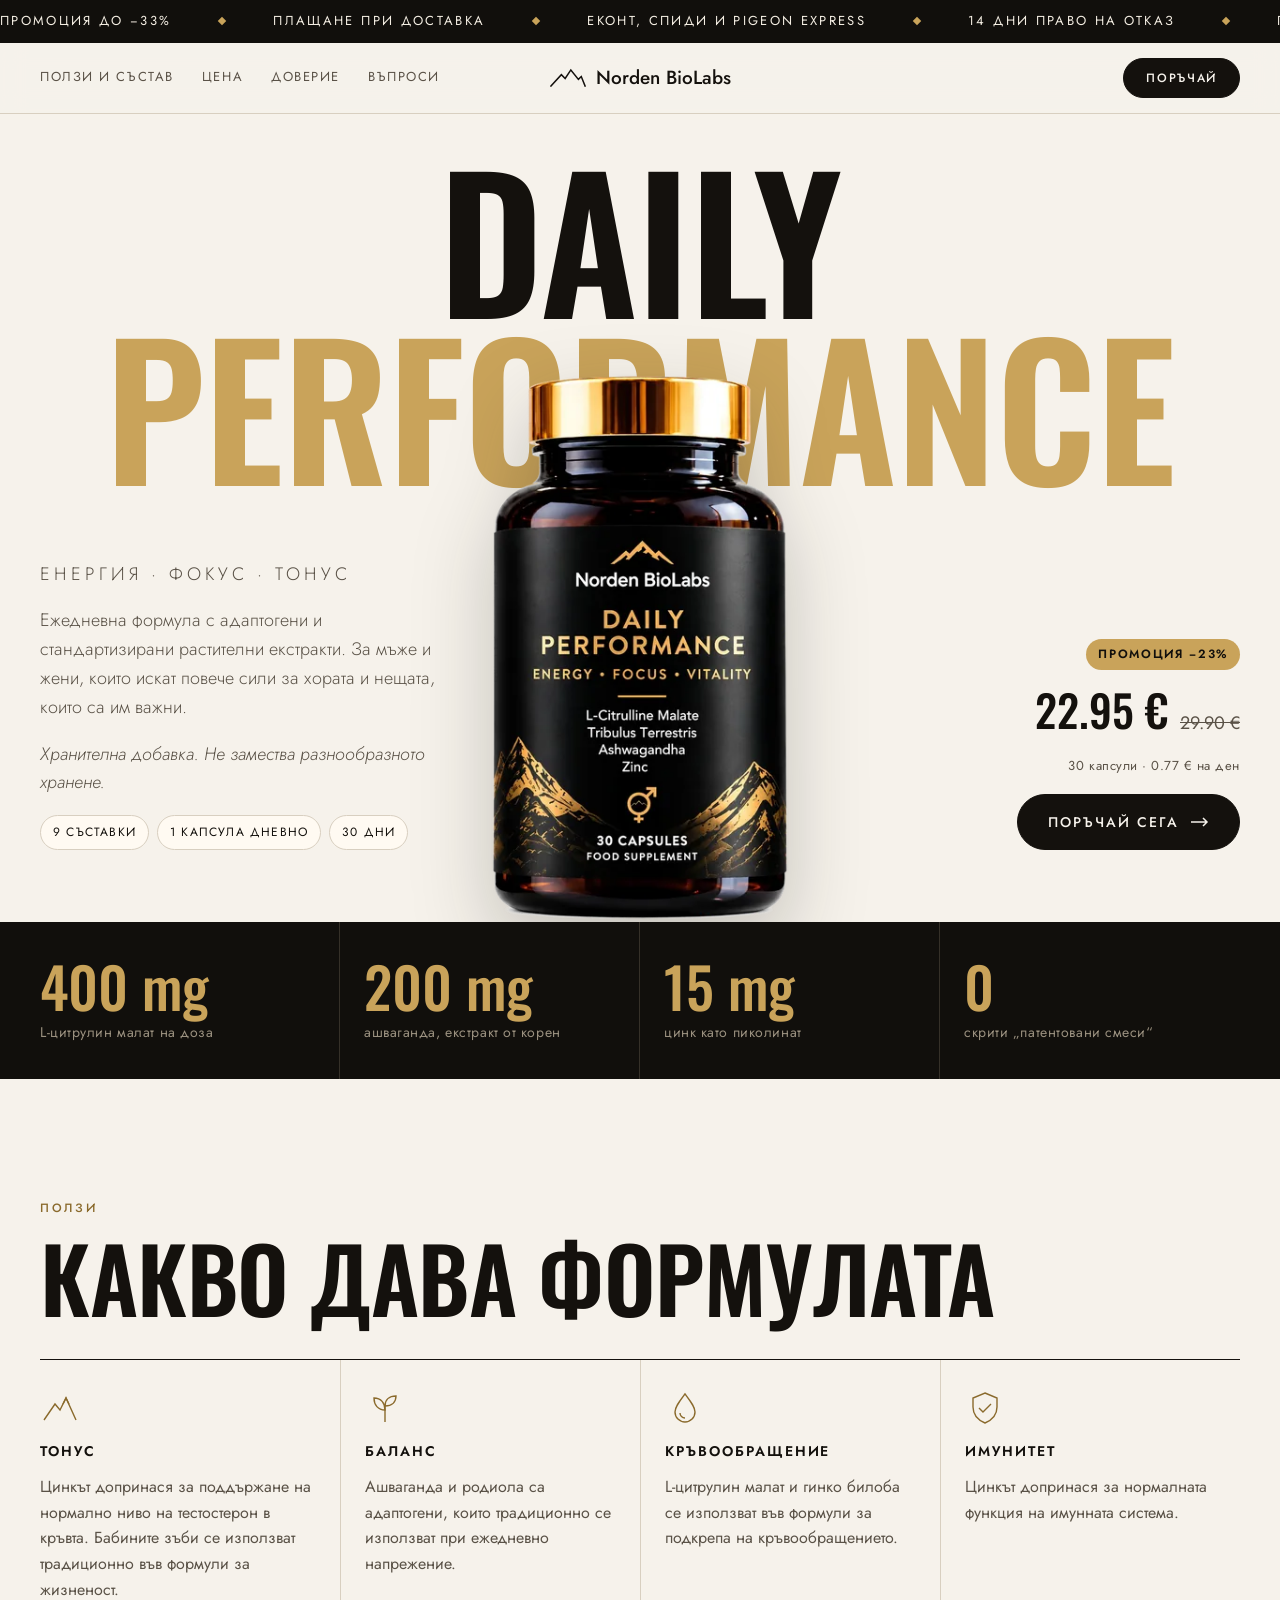
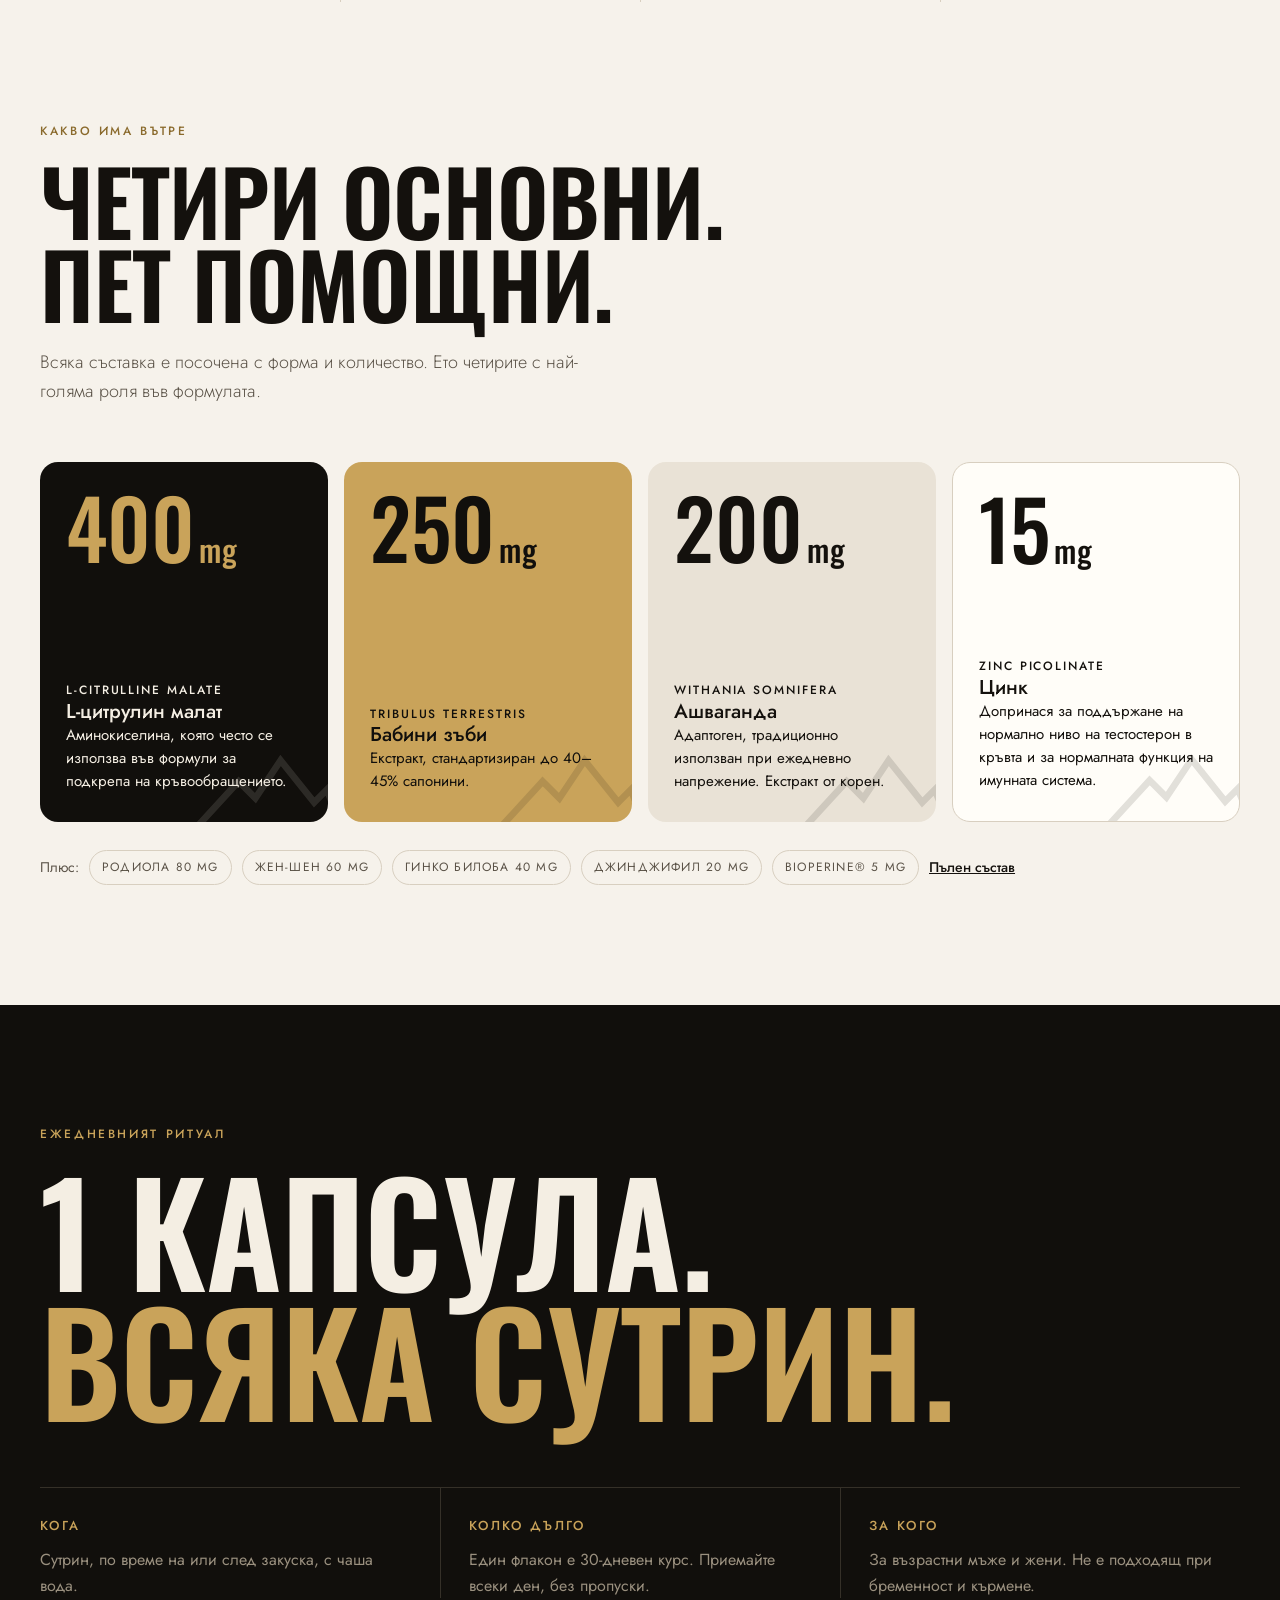
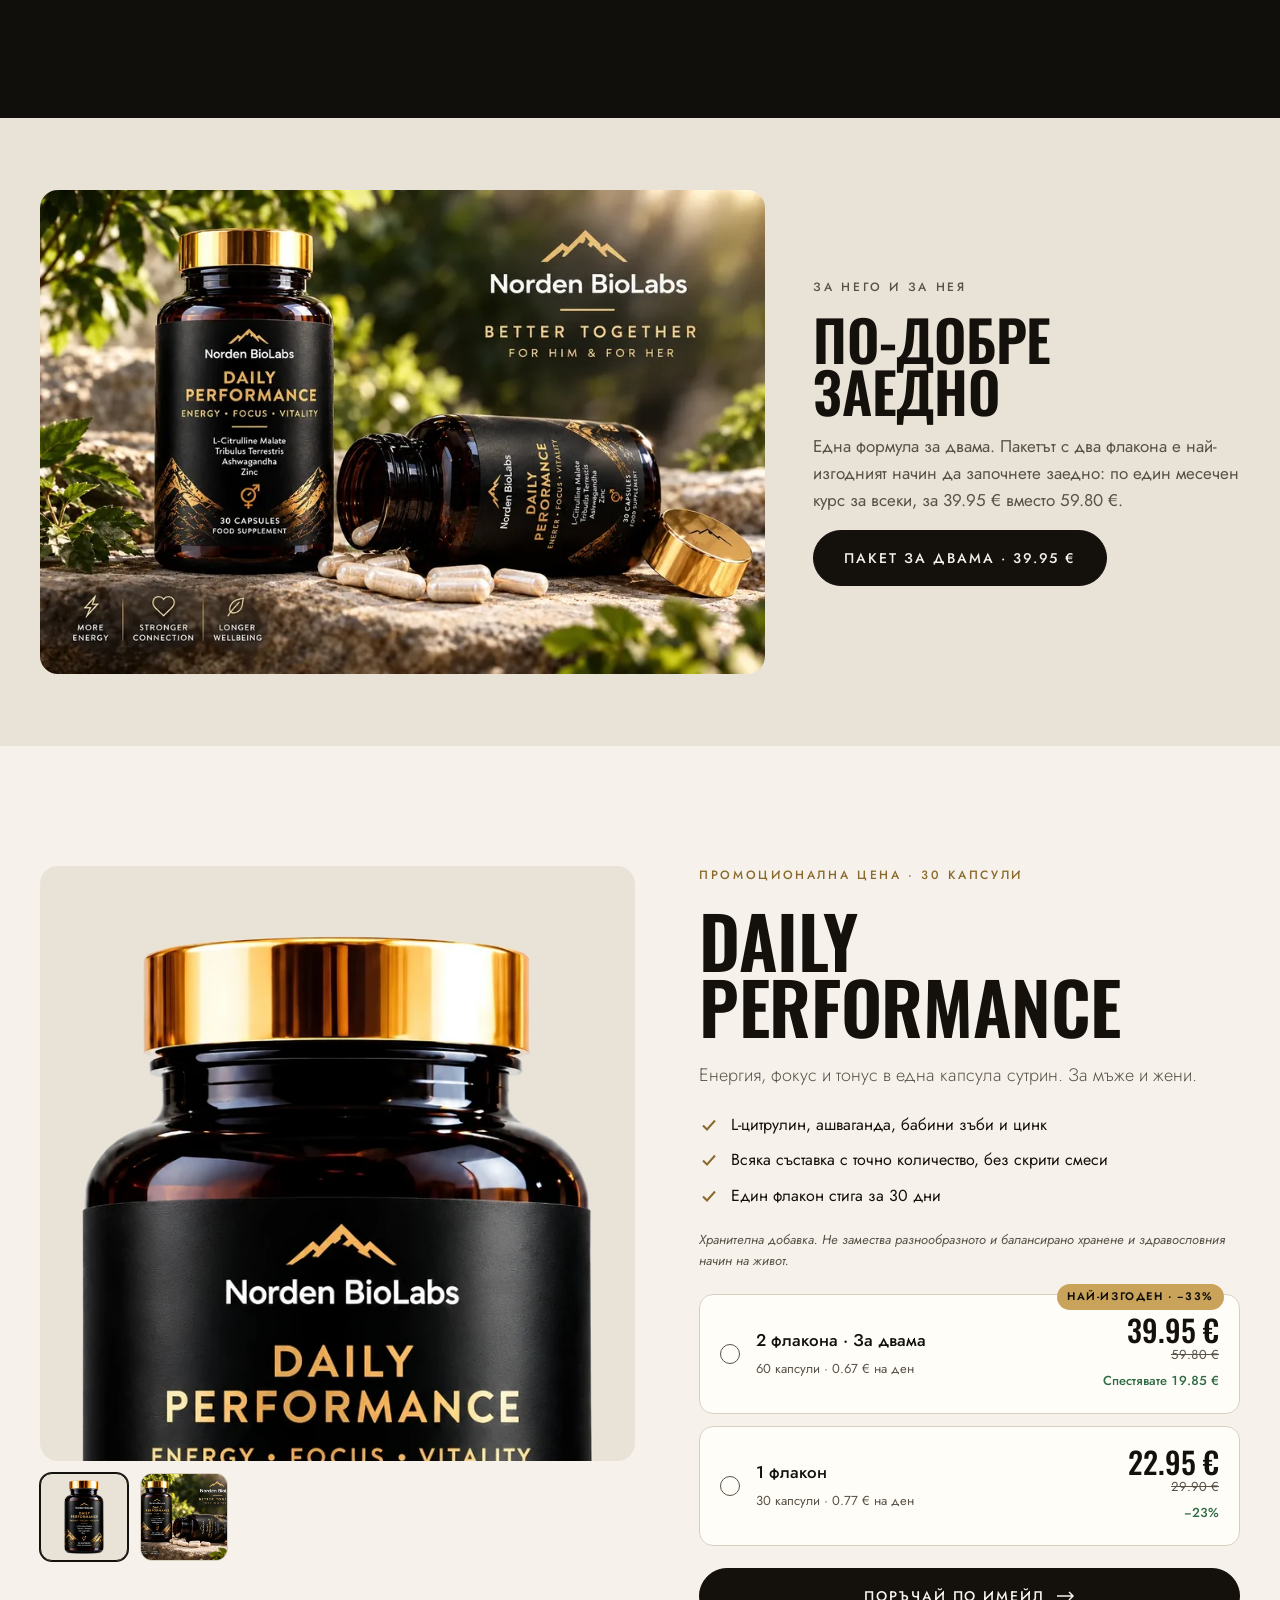
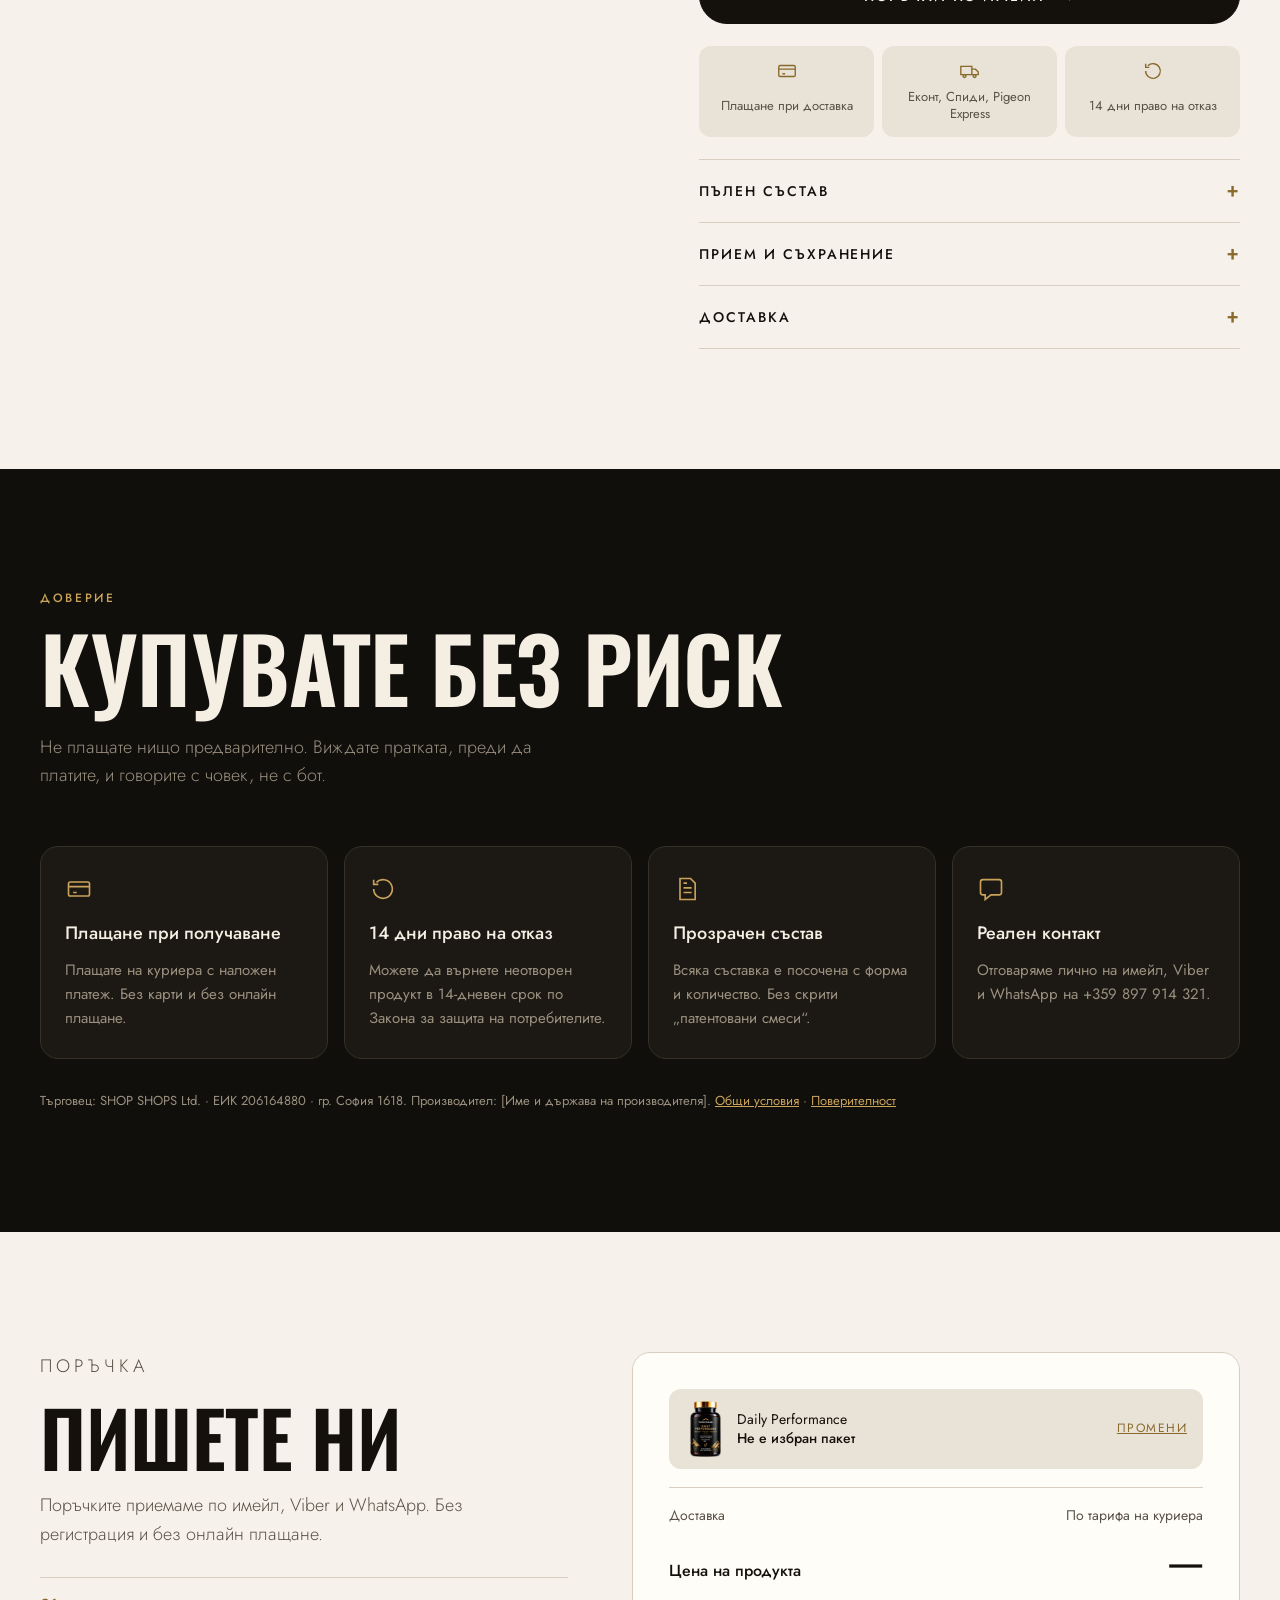
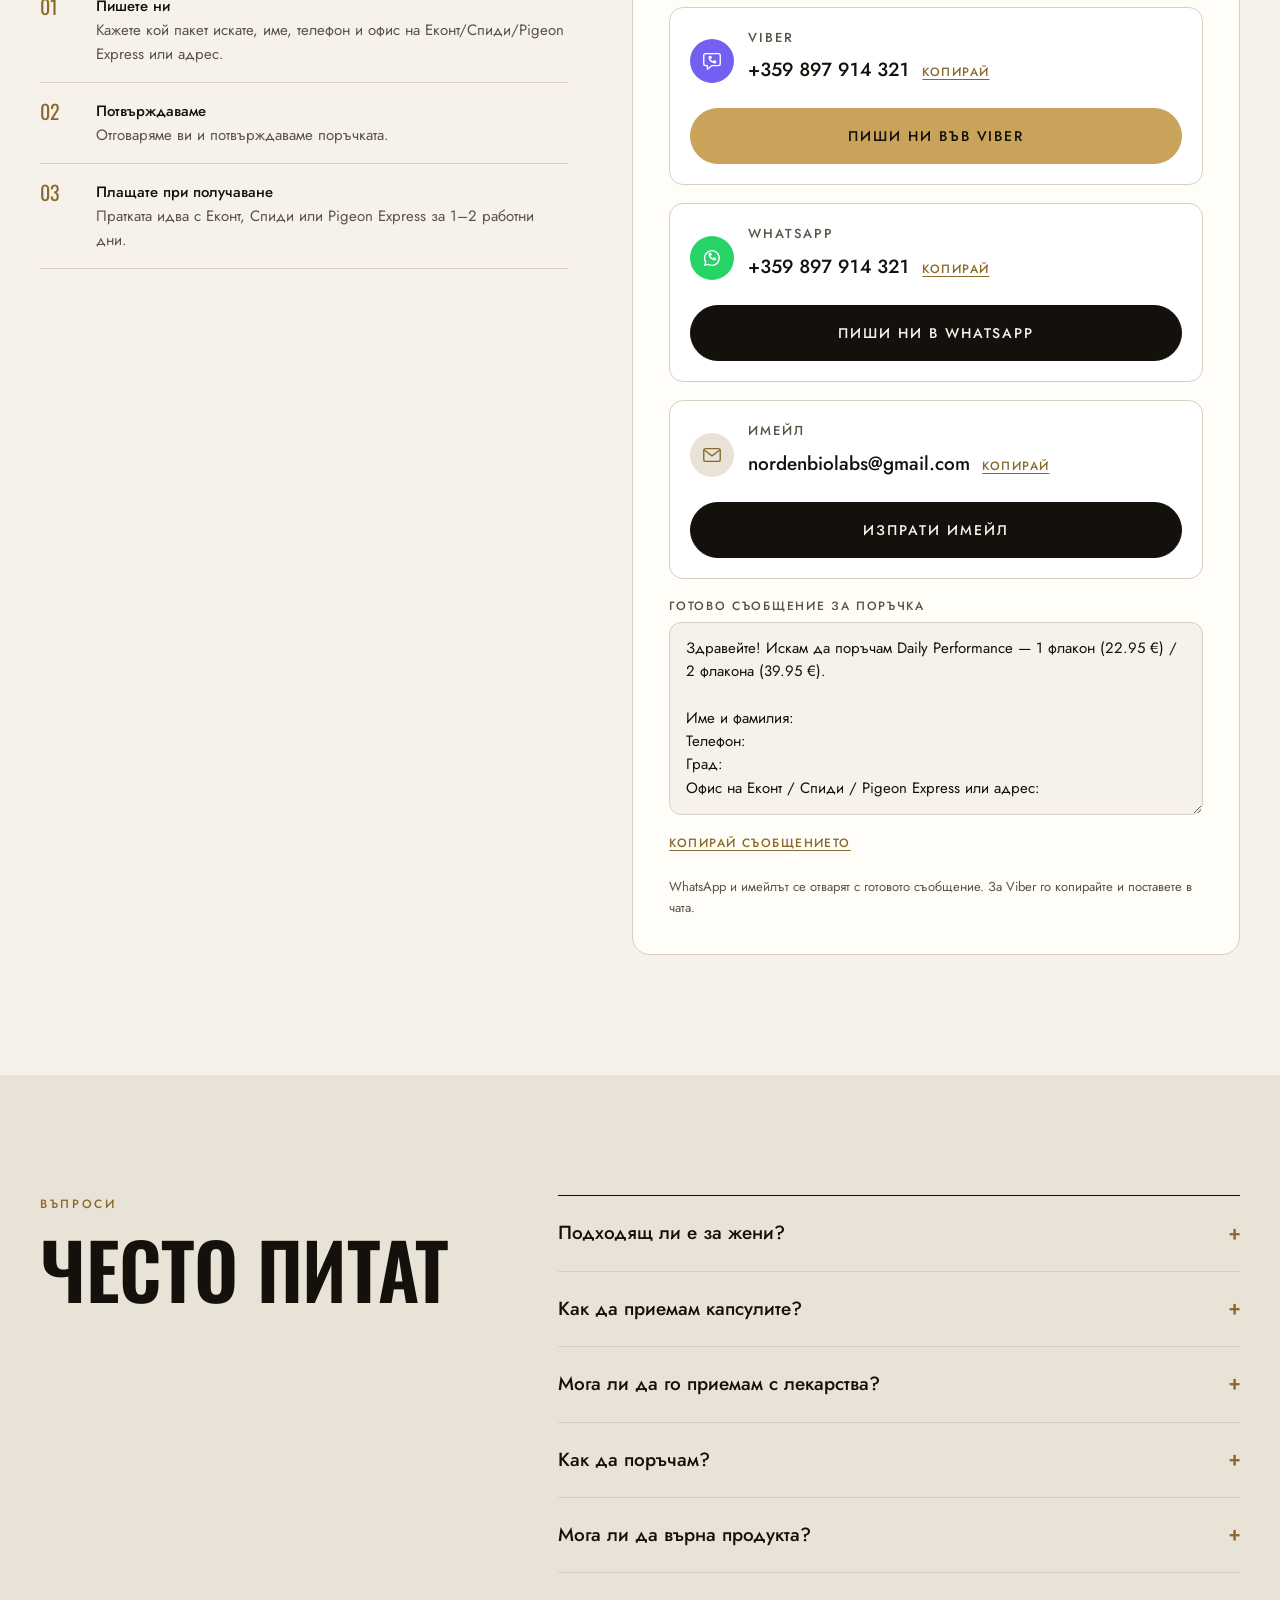
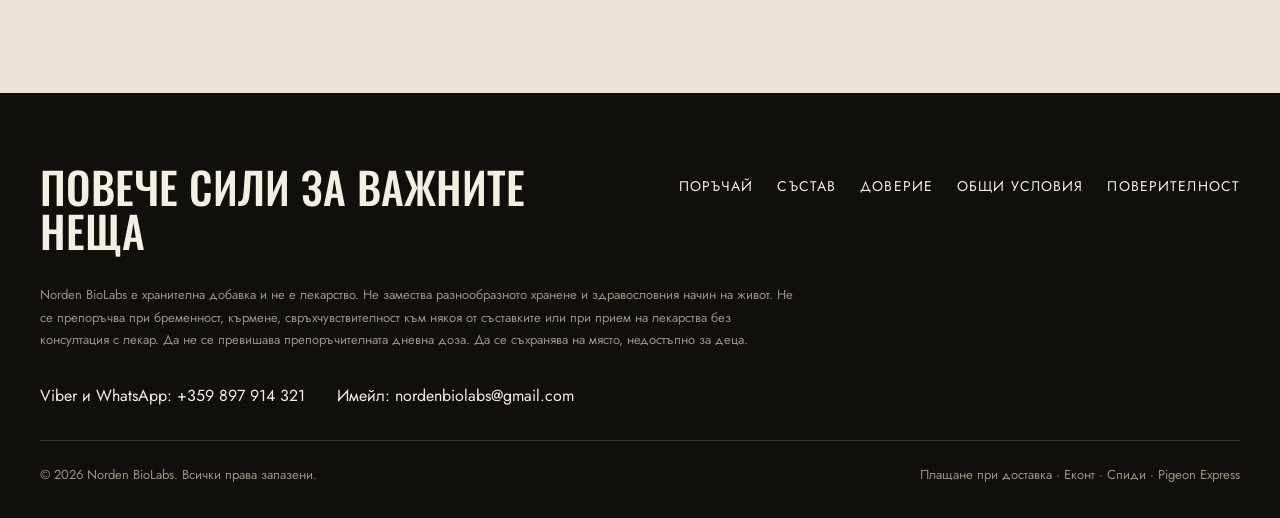
==== index.html @ 6468924d "New product and banner photos; banner shown whole beside the bundle card Co-Authored-By: Claude Opus" ====
<!DOCTYPE html>
<html lang="bg">
<head>
<meta charset="UTF-8">
<meta name="viewport" content="width=device-width, initial-scale=1, viewport-fit=cover">
<title>Daily Performance | Norden BioLabs — хранителна добавка за енергия и тонус</title>
<meta name="description" content="Daily Performance от Norden BioLabs — хранителна добавка с L-цитрулин, ашваганда, бабини зъби и цинк. Прозрачен състав, плащане при доставка.">
<link rel="canonical" href="https://nordenbiolabs-blip.github.io/nordenbiolabs/">
<meta name="robots" content="index, follow">
<meta name="theme-color" content="#14110d">
<link rel="icon" href="favicon.ico" sizes="48x48">
<link rel="icon" href="icon-192.png" type="image/png" sizes="192x192">
<link rel="apple-touch-icon" href="apple-touch-icon.png">
<link rel="manifest" href="site.webmanifest">
<meta property="og:type" content="product">
<meta property="og:site_name" content="Norden BioLabs">
<meta property="og:locale" content="bg_BG">
<meta property="og:title" content="Daily Performance — Norden BioLabs">
<meta property="og:description" content="Хранителна добавка с L-цитрулин, ашваганда, бабини зъби и цинк. 30 капсули за 22.95 €, плащане при получаване. Не замества разнообразното хранене.">
<meta property="og:url" content="https://nordenbiolabs-blip.github.io/nordenbiolabs/">
<meta property="og:image" content="https://nordenbiolabs-blip.github.io/nordenbiolabs/images/og-image.jpg">
<meta property="og:image:width" content="1200">
<meta property="og:image:height" content="630">
<meta name="twitter:card" content="summary_large_image">
<script type="application/ld+json">
{"@context":"https://schema.org","@type":"Product","name":"Daily Performance","brand":{"@type":"Brand","name":"Norden BioLabs"},
"description":"Хранителна добавка с L-цитрулин малат, бабини зъби, ашваганда и цинк. 30 капсули, по 1 капсула дневно.",
"image":"https://nordenbiolabs-blip.github.io/nordenbiolabs/images/bottle.webp",
"offers":[{"@type":"Offer","name":"1 флакон, 30 капсули","price":"22.95","priceCurrency":"EUR","availability":"https://schema.org/InStock","url":"https://nordenbiolabs-blip.github.io/nordenbiolabs/#produkt"},
{"@type":"Offer","name":"2 флакона, 60 капсули","price":"39.95","priceCurrency":"EUR","availability":"https://schema.org/InStock","url":"https://nordenbiolabs-blip.github.io/nordenbiolabs/#produkt"}]}
</script>
<!-- ИЗМЕРВАНЕ: тук сложи Google Analytics 4 и/или Meta Pixel — само след банер за съгласие с бисквитки. -->
<link rel="preconnect" href="https://fonts.googleapis.com">
<link rel="preconnect" href="https://fonts.gstatic.com" crossorigin>
<link rel="preload" as="image" href="images/bottle-480.webp" imagesrcset="images/bottle-320.webp 320w, images/bottle-480.webp 480w, images/bottle.webp 581w" imagesizes="(max-width: 900px) 70vw, 300px" fetchpriority="high">
<link href="https://fonts.googleapis.com/css2?family=Oswald:wght@500;600&family=Jost:wght@300;400;500;600&display=swap" rel="stylesheet" media="print" onload="this.media='all'">
<noscript><link href="https://fonts.googleapis.com/css2?family=Oswald:wght@500;600&family=Jost:wght@300;400;500;600&display=swap" rel="stylesheet"></noscript>
<!-- ТУК ПОСТАВИ META PIXEL КОДА (след банер за съгласие с бисквитки) -->
<style>
  /* Layout: магазинна страница с огромна типография — черно, злато и камък като етикета; плочки за съставките, продукт вляво/избор вдясно. */
  :root {
    --ink: #14110d;
    --ink-soft: #5a5247;
    --paper: #f6f2eb;
    --stone: #e9e2d6;
    --line: #d8cfc0;
    --gold: #c9a35a;
    --gold-deep: #8a6a2c;
    --night: #110f0c;
    --night-2: #1c1914;
    --night-line: #353028;
    --cream: #f4eee3;
    --muted-night: #9a907f;
    --ok: #2f6b45;
    --err: #9b3426;
    --display: "Oswald", "Arial Narrow", "Roboto Condensed", Impact, sans-serif;
    --sans: "Jost", "Futura", "Century Gothic", "Segoe UI", system-ui, sans-serif;
    --wrap: 1240px;
    --r: 18px;
    color-scheme: light;
  }
  * { box-sizing: border-box; }
  html { scroll-behavior: smooth; }
  body { margin: 0; background: var(--paper); color: var(--ink); font-family: var(--sans); font-size: 17px; line-height: 1.6; -webkit-font-smoothing: antialiased; overflow-x: hidden; }
  img { max-width: 100%; height: auto; display: block; }
  a { color: inherit; }
  :focus-visible { outline: 2px solid var(--gold); outline-offset: 3px; }
  h1, h2, h3, p { margin: 0; }
  h1, h2 { font-family: var(--display); font-weight: 600; text-transform: uppercase; line-height: .92; letter-spacing: -.005em; text-wrap: balance; }
  h2 { font-size: clamp(44px, 7vw, 104px); }
  .wrap { max-width: var(--wrap); margin: 0 auto; padding-left: max(20px, env(safe-area-inset-left, 0px)); padding-right: max(20px, env(safe-area-inset-right, 0px)); }
  .eyebrow { font-size: 12px; font-weight: 500; letter-spacing: .22em; text-transform: uppercase; color: var(--gold-deep); }
  .on-dark .eyebrow { color: var(--gold); }

  .btn { display: inline-flex; align-items: center; justify-content: center; gap: 12px; font: 500 14px/1 var(--sans); letter-spacing: .14em; text-transform: uppercase; text-decoration: none; padding: 20px 30px; border-radius: 999px; border: 1px solid var(--ink); cursor: pointer; transition: background .2s, color .2s, transform .2s; }
  .btn:hover { transform: translateY(-1px); }
  .btn-dark { background: var(--ink); color: var(--paper); }
  .btn-gold { background: var(--gold); border-color: var(--gold); color: var(--night); }
  .btn-gold:hover { background: #d6b26c; }
  .btn .arrow { width: 18px; height: 10px; }

  /* Ticker */
  .ticker { background: var(--night); color: var(--cream); overflow: hidden; white-space: nowrap; font-size: 13px; letter-spacing: .18em; text-transform: uppercase; }
  .ticker-track { display: inline-flex; gap: 48px; padding-block: 11px; animation: tick 38s linear infinite; }
  .ticker span { display: inline-flex; align-items: center; gap: 48px; }
  .ticker span::after { content: ""; width: 6px; height: 6px; background: var(--gold); transform: rotate(45deg); }
  @keyframes tick { to { transform: translateX(-50%); } }

  /* Header */
  body::before { content: ""; position: fixed; inset: 0 0 auto; height: env(safe-area-inset-top, 0px); z-index: 60; background: var(--paper); }
  .site-header { position: sticky; top: env(safe-area-inset-top, 0px); z-index: 50; background: color-mix(in srgb, var(--paper) 90%, transparent); backdrop-filter: blur(12px); border-bottom: 1px solid var(--line); }
  .site-header .wrap { display: grid; grid-template-columns: 1fr auto 1fr; align-items: center; height: 70px; gap: 20px; }
  .nav { display: flex; gap: 28px; }
  .nav a { font-size: 13px; letter-spacing: .12em; text-transform: uppercase; text-decoration: none; color: var(--ink-soft); }
  .nav a:hover { color: var(--ink); }
  .logo { display: flex; align-items: center; gap: 10px; text-decoration: none; color: var(--ink); justify-self: center; }
  .logo svg { width: 36px; height: 19px; flex: none; }
  .logo span { font-size: 19px; font-weight: 500; }
  .header-cta { justify-self: end; padding: 13px 22px; font-size: 12px; }
  @media (max-width: 820px) {
    .site-header .wrap { grid-template-columns: 1fr auto; }
    .nav { display: none; }
    .logo { justify-self: start; }
  }

  /* Hero */
  .hero { position: relative; padding-block: 40px 0; overflow: hidden; }
  .hero h1 { font-size: clamp(44px, 14.2vw, 228px); text-align: center; color: var(--ink); position: relative; z-index: 1; }
  .hero h1 .gold { color: var(--gold); display: block; }
  .hero-stage { position: relative; display: grid; grid-template-columns: 1fr minmax(220px, 300px) 1fr; align-items: end; gap: 32px; margin-top: clamp(-150px, -9vw, -40px); }
  .hero-bottle { position: relative; z-index: 2; }
  .hero-bottle img { filter: drop-shadow(0 30px 40px rgba(20, 17, 13, .22)); }
  .hero-bottle img { width: 100%; }
  .hero-side { padding-bottom: 72px; display: grid; gap: 18px; align-content: end; min-width: 0; }
  .hero-side p { font-size: 18px; color: var(--ink-soft); max-width: 22em; font-weight: 300; }
  .hero-side.right { justify-items: end; text-align: right; }
  .price-tag { display: flex; align-items: baseline; gap: 12px; }
  .promo { background: var(--gold); color: var(--night); font-size: 12px; font-weight: 600; letter-spacing: .14em; text-transform: uppercase; padding: 6px 12px; border-radius: 999px; }
  .price-tag s { color: var(--ink-soft); font-size: 18px; }
  .price-tag b { font-family: var(--display); font-size: 44px; font-weight: 500; line-height: 1; }

  .hero-side small { font-size: 13px; color: var(--ink-soft); letter-spacing: .04em; }
  .disclaimer { font-size: 13px; color: var(--ink-soft); font-style: italic; }
  .chips { display: flex; flex-wrap: wrap; gap: 8px; }
  .chip { font-size: 12px; letter-spacing: .1em; text-transform: uppercase; border: 1px solid var(--line); border-radius: 999px; padding: 7px 12px; background: #fffaf2; }
  @media (max-width: 900px) {
    .hero-stage { grid-template-columns: 1fr; justify-items: center; margin-top: -24px; gap: 0; }
    .hero-bottle { width: min(300px, 70vw); order: -1; }
    .hero-side, .hero-side.right { justify-items: center; text-align: center; padding-bottom: 0; padding-top: 24px; }
    .hero-side.right { padding-bottom: 56px; }
    .chips { justify-content: center; }
  }

  /* Big statement band */
  .facts { background: var(--night); color: var(--cream); }
  .facts .wrap { display: grid; grid-template-columns: repeat(4, 1fr); }
  .fact { padding: 36px 24px 36px 0; display: grid; gap: 6px; border-right: 1px solid var(--night-line); }
  .fact + .fact { padding-left: 24px; }
  .fact:last-child { border-right: 0; }
  .fact b { white-space: nowrap; font-family: var(--display); font-size: clamp(34px, 4.4vw, 60px); font-weight: 500; line-height: 1; color: var(--gold); font-variant-numeric: tabular-nums; }
  .fact span { font-size: 14px; color: var(--muted-night); letter-spacing: .04em; }
  @media (max-width: 820px) {
    .facts .wrap { grid-template-columns: 1fr 1fr; }
    .fact, .fact + .fact { padding: 26px 16px; border-right: 0; border-bottom: 1px solid var(--night-line); }
    .fact:nth-child(odd) { border-right: 1px solid var(--night-line); padding-left: 0; }
    .fact:nth-last-child(-n+2) { border-bottom: 0; }
  }

  .section { padding-block: 120px; }
  @media (max-width: 640px) { .section { padding-block: 80px; } }
  .head-row { display: flex; flex-wrap: wrap; justify-content: space-between; align-items: end; gap: 24px 48px; margin-bottom: 56px; }
  .head-row > div { display: grid; gap: 18px; }
  .head-row p.lead { max-width: 30em; color: var(--ink-soft); font-size: 18px; font-weight: 300; }

  /* Ingredient tiles */
  .tiles { display: grid; grid-template-columns: repeat(4, 1fr); gap: 16px; }
  .tile { border-radius: var(--r); padding: 28px 26px; min-height: 360px; display: flex; flex-direction: column; justify-content: space-between; gap: 28px; position: relative; overflow: hidden; transition: transform .3s; }
  .tile:hover { transform: translateY(-4px); }
  .tile .mg { font-family: var(--display); font-size: clamp(64px, 6.4vw, 92px); line-height: .9; font-weight: 500; font-variant-numeric: tabular-nums; }
  .tile .mg small { font-size: .38em; margin-left: 4px; letter-spacing: .04em; }
  .tile h3 { font-size: 20px; font-weight: 500; line-height: 1.2; }
  .tile p { font-size: 15px; line-height: 1.55; }
  .tile .latin { font-size: 12px; letter-spacing: .16em; text-transform: uppercase; font-weight: 500; }
  .tile.t-night { background: var(--night); color: var(--cream); }
  .tile.t-night .mg { color: var(--gold); }
  .tile.t-gold { background: var(--gold); color: var(--night); }
  .tile.t-stone { background: var(--stone); color: var(--ink); }
  .tile.t-white { background: #fffdf8; color: var(--ink); border: 1px solid var(--line); }
  .tile .peak { position: absolute; right: -20px; bottom: -14px; width: 160px; height: 84px; opacity: .12; }
  @media (max-width: 1000px) { .tiles { grid-template-columns: 1fr 1fr; } }
  @media (max-width: 560px) { .tiles { grid-template-columns: 1fr; } .tile { min-height: 0; } }
  .more-ing { margin-top: 28px; display: flex; flex-wrap: wrap; gap: 10px; align-items: center; font-size: 14px; color: var(--ink-soft); }
  .more-ing .chip { background: transparent; }
  .more-ing a { font-weight: 500; color: var(--ink); }

  /* Full-bleed together */
  .together { background: var(--stone); padding-block: 72px; }
  .together .wrap { display: grid; grid-template-columns: 1.7fr 1fr; gap: 48px; align-items: center; }
  .together figure { margin: 0; border-radius: var(--r); overflow: hidden; min-width: 0; }
  .together img { width: 100%; height: auto; }
  .together-card { display: grid; gap: 16px; min-width: 0; }
  .together-card h2 { font-size: clamp(40px, 4.4vw, 60px); }
  .together-card p { color: var(--ink-soft); }
  .together-card .btn { justify-self: start; }
  @media (max-width: 900px) { .together .wrap { grid-template-columns: 1fr; gap: 32px; } .together { padding-block: 0 56px; } .together figure { border-radius: 0; margin-inline: calc(-1 * max(20px, env(safe-area-inset-left, 0px))); } }

  /* Product detail (shop) */
  .pdp { display: grid; grid-template-columns: 1.1fr 1fr; gap: 64px; align-items: start; }
  .gallery { position: sticky; top: 96px; display: grid; gap: 12px; min-width: 0; }
  .gallery-main { background: var(--stone); border-radius: var(--r); aspect-ratio: 1 / 1; max-width: 100%; display: grid; place-items: center; overflow: hidden; }
  .gallery-main img { width: 100%; height: 100%; object-fit: cover; }
  .gallery-main img.is-bottle { object-fit: contain; height: 88%; }
  .thumbs { display: flex; gap: 12px; }
  .thumb { width: 88px; height: 88px; border-radius: 12px; overflow: hidden; border: 1px solid var(--line); padding: 0; background: var(--stone); cursor: pointer; }
  .thumb img { width: 100%; height: 100%; object-fit: cover; }
  .thumb.is-bottle img { object-fit: contain; padding: 6px; }
  .thumb[aria-pressed="true"] { border-color: var(--ink); box-shadow: 0 0 0 1px var(--ink); }
  @media (max-width: 900px) { .pdp { grid-template-columns: 1fr; gap: 36px; } .gallery { position: static; } }

  .buy { display: grid; gap: 22px; min-width: 0; }
  .buy h2 { font-size: clamp(48px, 5.6vw, 80px); }
  .buy .sub { color: var(--ink-soft); font-size: 18px; font-weight: 300; }
  .ticks { list-style: none; padding: 0; margin: 0; display: grid; gap: 10px; }
  .ticks li { display: flex; gap: 12px; align-items: flex-start; font-size: 16px; }
  .ticks svg { width: 20px; height: 20px; flex: none; margin-top: 3px; stroke: var(--gold-deep); fill: none; stroke-width: 2; }
  .packs { display: grid; gap: 12px; }
  .pick-hint { font-size: 14px; font-weight: 500; color: var(--err); margin-bottom: -10px; }
  #izbor { scroll-margin-top: 110px; }
  .pack { position: relative; display: block; cursor: pointer; }
  .pack input { position: absolute; opacity: 0; pointer-events: none; }
  .pack-body { display: grid; grid-template-columns: auto 1fr auto; gap: 16px; align-items: center; border: 1px solid var(--line); border-radius: 14px; padding: 20px; background: #fffdf8; transition: border-color .2s, box-shadow .2s; }
  .pack input:checked + .pack-body { border-color: var(--ink); box-shadow: 0 0 0 1px var(--ink); }
  .pack input:focus-visible + .pack-body { outline: 2px solid var(--gold); outline-offset: 3px; }
  .radio { width: 20px; height: 20px; border-radius: 50%; border: 1px solid var(--ink-soft); display: grid; place-items: center; }
  .pack input:checked + .pack-body .radio::after { content: ""; width: 10px; height: 10px; border-radius: 50%; background: var(--ink); }
  .pack-name { font-weight: 500; font-size: 17px; display: block; }
  .pack-sub { font-size: 13px; color: var(--ink-soft); }
  .pack-price { text-align: right; font-variant-numeric: tabular-nums; }
  .pack-price b { display: block; font-family: var(--display); font-size: 30px; font-weight: 500; line-height: 1; }
  .pack-price s { display: block; font-size: 13px; color: var(--ink-soft); }
  .pack-price .save { font-size: 13px; color: var(--ok); font-weight: 500; }
  .pack-price .per { font-size: 13px; color: var(--ink-soft); }
  .pack-flag { position: absolute; top: -10px; right: 16px; background: var(--gold); color: var(--night); font-size: 11px; font-weight: 600; letter-spacing: .14em; text-transform: uppercase; padding: 4px 10px; border-radius: 999px; }
  .buy .btn { width: 100%; }
  .assure { display: grid; grid-template-columns: repeat(3, 1fr); gap: 8px; }
  .assure div { background: var(--stone); border-radius: 12px; padding: 14px 12px; font-size: 13px; line-height: 1.35; display: grid; gap: 6px; justify-items: center; text-align: center; color: var(--ink-soft); }
  .assure svg { width: 22px; height: 22px; stroke: var(--gold-deep); fill: none; stroke-width: 1.5; }
  .acc { border-top: 1px solid var(--line); }
  .acc details { border-bottom: 1px solid var(--line); }
  .acc summary, .faq summary { list-style: none; cursor: pointer; display: flex; justify-content: space-between; align-items: center; gap: 20px; padding: 18px 0; font-weight: 500; }
  .acc summary { font-size: 14px; letter-spacing: .14em; text-transform: uppercase; }
  .acc summary::-webkit-details-marker, .faq summary::-webkit-details-marker { display: none; }
  .acc summary::after, .faq summary::after { content: "+"; font-family: var(--display); font-size: 26px; line-height: 1; color: var(--gold-deep); transition: transform .2s; }
  details[open] > summary::after { transform: rotate(45deg); }
  .acc .body { padding-bottom: 20px; color: var(--ink-soft); font-size: 15px; }
  .table-box { overflow-x: auto; }
  table { width: 100%; border-collapse: collapse; font-size: 15px; }
  th { text-align: left; font-weight: 500; font-size: 11px; letter-spacing: .16em; text-transform: uppercase; color: var(--ink-soft); padding: 0 0 10px; border-bottom: 1px solid var(--ink); }
  th:last-child, td:last-child { text-align: right; }
  td { padding: 11px 0; border-bottom: 1px solid var(--line); color: var(--ink); vertical-align: top; }
  td:first-child { padding-right: 16px; }
  td small { display: block; color: var(--ink-soft); font-size: 12px; }
  td.mg { font-variant-numeric: tabular-nums; white-space: nowrap; font-weight: 500; }

  /* Benefits */
  .benefits-head { display: grid; gap: 18px; margin-bottom: 40px; }
  .benefits { display: grid; grid-template-columns: repeat(4, 1fr); border-top: 1px solid var(--ink); margin-bottom: 120px; }
  .benefits article { padding: 28px 24px 0 0; display: grid; gap: 12px; align-content: start; min-width: 0; }
  .benefits article + article { padding-left: 24px; border-left: 1px solid var(--line); }
  .benefits svg { width: 40px; height: 40px; fill: none; stroke: var(--gold-deep); stroke-width: 1.4; }
  .benefits h3 { font-size: 14px; font-weight: 600; letter-spacing: .14em; text-transform: uppercase; }
  .benefits p { font-size: 16px; color: var(--ink-soft); }
  @media (max-width: 1000px) {
    .benefits { grid-template-columns: 1fr 1fr; }
    .benefits article, .benefits article + article { padding: 24px 16px 24px 0; border-left: 0; border-bottom: 1px solid var(--line); }
    .benefits article:nth-child(even) { padding-left: 16px; border-left: 1px solid var(--line); }
  }
  @media (max-width: 560px) {
    .benefits { grid-template-columns: 1fr; margin-bottom: 80px; }
    .benefits article, .benefits article:nth-child(even) { padding: 22px 0; border-left: 0; }
  }

  /* Trust */
  .trust { background: var(--night); color: var(--cream); }
  .trust h2 { color: var(--cream); }
  .trust .head-row p.lead { color: var(--muted-night); }
  .trust-grid { display: grid; grid-template-columns: repeat(4, 1fr); gap: 16px; }
  .trust-grid article { background: var(--night-2); border: 1px solid var(--night-line); border-radius: var(--r); padding: 28px 24px; display: grid; gap: 10px; align-content: start; }
  .trust-grid svg { width: 28px; height: 28px; fill: none; stroke: var(--gold); stroke-width: 1.4; margin-bottom: 6px; }
  .trust-grid h3 { font-size: 18px; font-weight: 500; }
  .trust-grid p { font-size: 15px; color: var(--muted-night); }
  .trust-legal { margin-top: 32px; font-size: 13px; color: var(--muted-night); }
  .trust-legal a { color: var(--gold); }
  @media (max-width: 1000px) { .trust-grid { grid-template-columns: 1fr 1fr; } }
  @media (max-width: 560px) { .trust-grid { grid-template-columns: 1fr; } }

  /* Ritual */
  .ritual { background: var(--night); color: var(--cream); }
  .ritual h2 { color: var(--cream); font-size: clamp(56px, 11vw, 168px); margin-top: 20px; }
  .ritual h2 span { color: var(--gold); }
  .ritual-grid { display: grid; grid-template-columns: repeat(3, 1fr); gap: 0; margin-top: 64px; border-top: 1px solid var(--night-line); }
  .ritual-grid div { padding: 28px 28px 0 0; display: grid; gap: 10px; align-content: start; }
  .ritual-grid div + div { padding-left: 28px; border-left: 1px solid var(--night-line); }
  .ritual-grid h3 { font-size: 13px; letter-spacing: .18em; text-transform: uppercase; color: var(--gold); font-weight: 500; }
  .ritual-grid p { color: var(--muted-night); font-size: 16px; }
  @media (max-width: 760px) {
    .ritual-grid { grid-template-columns: 1fr; }
    .ritual-grid div, .ritual-grid div + div { padding: 24px 0; border-left: 0; }
    .ritual-grid div + div { border-top: 1px solid var(--night-line); }
  }

  /* Checkout */
  .checkout { display: grid; grid-template-columns: 1fr 1.15fr; gap: 64px; align-items: start; }
  .checkout-intro { display: grid; gap: 20px; position: sticky; top: 96px; }
  .checkout-intro h2 { font-size: clamp(48px, 6vw, 88px); }
  .checkout-intro p { color: var(--ink-soft); font-size: 18px; font-weight: 300; max-width: 26em; }
  .steps { list-style: none; padding: 0; margin: 8px 0 0; display: grid; counter-reset: s; border-top: 1px solid var(--line); }
  .steps li { counter-increment: s; display: grid; grid-template-columns: 44px 1fr; gap: 12px; padding: 16px 0; border-bottom: 1px solid var(--line); font-size: 15px; color: var(--ink-soft); }
  .steps li::before { content: counter(s, decimal-leading-zero); font-family: var(--display); font-size: 20px; color: var(--gold-deep); line-height: 1.2; }
  .steps b { color: var(--ink); font-weight: 500; display: block; }
  .form-card { background: #fffdf8; border: 1px solid var(--line); border-radius: var(--r); padding: 36px; display: grid; gap: 18px; min-width: 0; }
  .selected { display: flex; justify-content: space-between; align-items: center; gap: 16px; background: var(--stone); border-radius: 12px; padding: 12px 16px; font-size: 14px; }
  .selected img { width: 40px; height: 56px; object-fit: contain; }
  .selected > div { display: flex; align-items: center; gap: 12px; min-width: 0; line-height: 1.35; }
  .selected b { font-weight: 500; }
  .selected a { font-size: 12px; letter-spacing: .12em; text-transform: uppercase; color: var(--gold-deep); white-space: nowrap; }
  .field { display: grid; gap: 6px; }
  .field label { font-size: 12px; letter-spacing: .14em; text-transform: uppercase; color: var(--ink-soft); font-weight: 500; }
  .field textarea { font: 400 15px/1.55 var(--sans); color: var(--ink); background: var(--paper); border: 1px solid var(--line); border-radius: 12px; padding: 14px 16px; width: 100%; resize: vertical; }
  .field textarea:focus { outline: none; border-color: var(--ink); }
  .channel { display: grid; gap: 14px; padding: 20px; border: 1px solid var(--line); border-radius: 14px; background: #fff; }
  .channel-head { display: flex; align-items: center; gap: 14px; min-width: 0; }
  .channel-head > div { display: grid; gap: 2px; min-width: 0; }
  .channel-head b { font-weight: 500; font-size: 13px; letter-spacing: .14em; text-transform: uppercase; color: var(--ink-soft); }
  .channel-icon { width: 44px; height: 44px; border-radius: 50%; background: var(--stone); display: grid; place-items: center; flex: none; }
  .channel-icon svg { width: 22px; height: 22px; fill: none; stroke: var(--gold-deep); stroke-width: 1.5; stroke-linejoin: round; }
  .channel-icon.viber { background: #7360f2; }
  .channel-icon.viber svg, .channel-icon.wa svg { stroke: #fff; }
  .channel-icon.wa { background: #25d366; }
  .copy-row { display: flex; flex-wrap: wrap; align-items: baseline; gap: 4px 12px; }
  .copy-row .value { font-size: 19px; font-weight: 500; color: var(--ink); user-select: all; overflow-wrap: anywhere; font-variant-numeric: tabular-nums; }
  .copy { font: 500 12px/1 var(--sans); letter-spacing: .12em; text-transform: uppercase; color: var(--gold-deep); background: none; border: 0; padding: 0; min-height: 44px; display: inline-flex; align-items: center; cursor: pointer; text-decoration: underline; text-underline-offset: 3px; }
  .copy:hover { color: var(--ink); }
  .copy-msg { justify-self: start; }
  .hint { font-size: 13px; color: var(--ink-soft); margin-top: -6px; }
  .summary { display: grid; gap: 8px; padding-top: 16px; border-top: 1px solid var(--line); font-size: 14px; color: var(--ink-soft); }
  .summary div { display: flex; justify-content: space-between; }
  .summary .total { color: var(--ink); font-size: 16px; font-weight: 500; align-items: baseline; }
  .summary .total b { font-family: var(--display); font-size: 34px; font-weight: 500; font-variant-numeric: tabular-nums; }
  .form-card .btn { width: 100%; }
  @media (max-width: 900px) { .checkout { grid-template-columns: 1fr; gap: 40px; } .checkout-intro { position: static; } }
  @media (max-width: 480px) { .form-card { padding: 24px 18px; } .channel { padding: 16px; } .pack-body { padding: 16px 14px; gap: 12px; } .pack-price b { font-size: 26px; } .assure { grid-template-columns: 1fr; } .assure div { grid-template-columns: auto 1fr; justify-items: start; text-align: left; align-items: center; gap: 12px; } }

  /* FAQ */
  .faq { background: var(--stone); }
  .faq .wrap { display: grid; grid-template-columns: 1fr 1.5fr; gap: 64px; align-items: start; }
  .faq-head { display: grid; gap: 18px; }
  .faq h2 { font-size: clamp(48px, 6vw, 88px); }
  .faq-list { border-top: 1px solid var(--ink); min-width: 0; }
  .faq summary { font-size: 19px; padding: 22px 0; }
  .faq details { border-bottom: 1px solid var(--line); }
  .faq details p { padding-bottom: 22px; color: var(--ink-soft); max-width: 60ch; }
  @media (max-width: 900px) { .faq .wrap { grid-template-columns: 1fr; gap: 32px; } }

  /* Footer */
  .site-footer { background: var(--night); color: var(--muted-night); font-size: 13px; padding-block: 72px 32px; overflow: hidden; }
  .site-footer .wrap { display: grid; gap: 32px; }
  .footer-top { display: flex; flex-wrap: wrap; justify-content: space-between; gap: 32px; }
  .footer-top h3 { font-family: var(--display); font-size: clamp(32px, 3.4vw, 44px); line-height: 1; text-transform: uppercase; color: var(--cream); font-weight: 500; max-width: 12em; }
  .footer-links { display: flex; flex-wrap: wrap; gap: 24px; align-items: start; }
  .footer-links a { padding-block: 10px; text-decoration: none; color: var(--cream); font-size: 14px; letter-spacing: .08em; text-transform: uppercase; }
  .footer-links a:hover { color: var(--gold); }
  .site-footer p { max-width: 95ch; line-height: 1.7; }
  .legal-row { display: flex; flex-wrap: wrap; justify-content: space-between; gap: 16px; padding-top: 24px; border-top: 1px solid var(--night-line); }
  .footer-contact { display: flex; flex-wrap: wrap; gap: 8px 32px; color: var(--cream); font-size: 16px; }

  @media (max-width: 560px) {
    body { font-size: 16px; }
    .chip { font-size: 13px; }
    .pack-sub, .pack-price .save, .pack-price .per, .hero-side small { font-size: 14px; }
    .gallery-main { aspect-ratio: 4 / 3.4; }
    .more-ing a { padding-block: 10px; }
    .tile { padding: 24px 22px; }
  }

  @media (prefers-reduced-motion: reduce) {
    html { scroll-behavior: auto; }
    .ticker-track { animation: none; }
    * { transition: none !important; }
  }
</style>
</head>
<body>


<svg width="0" height="0" style="position:absolute" aria-hidden="true">
  <symbol id="peaks" viewBox="0 0 76 40"><path d="M2 38 L24 14 L32 22 L44 4 L60 24 L66 18 L74 38" fill="none" stroke="currentColor" stroke-width="3.2" stroke-linejoin="miter" stroke-linecap="square"/></symbol>
  <symbol id="arrow" viewBox="0 0 18 10"><path d="M0 5h16M12 1l4 4-4 4" fill="none" stroke="currentColor" stroke-width="1.5"/></symbol>
  <symbol id="tick" viewBox="0 0 20 20"><path d="M4 10.5l4 4 8-9"/></symbol>
</svg>

<div class="ticker" role="note" aria-label="Промоция, плащане при доставка, 14 дни право на отказ">
  <div class="ticker-track" aria-hidden="true">
    <span>Промоция до −33%</span><span>Плащане при доставка</span><span>Еконт, Спиди и Pigeon Express</span><span>14 дни право на отказ</span><span>Прозрачен състав</span>
    <span>Промоция до −33%</span><span>Плащане при доставка</span><span>Еконт, Спиди и Pigeon Express</span><span>14 дни право на отказ</span><span>Прозрачен състав</span>
  </div>
</div>

<header class="site-header">
  <div class="wrap">
    <nav class="nav" aria-label="Основна навигация">
      <a href="#sastav">Ползи и състав</a>
      <a href="#produkt">Цена</a>
      <a href="#doverie">Доверие</a>
      <a href="#faq">Въпроси</a>
    </nav>
    <a class="logo" href="#top" aria-label="Norden BioLabs — начало">
      <svg><use href="#peaks"/></svg>
      <span>Norden BioLabs</span>
    </a>
    <a class="btn btn-dark header-cta" href="#izbor">Поръчай</a>
  </div>
</header>

<main id="top">
  <section class="hero">
    <div class="wrap">
      <h1>Daily <span class="gold">Performance</span></h1>
      <div class="hero-stage">
        <div class="hero-side">
          <p class="eyebrow">Енергия · Фокус · Тонус</p>
          <p>Ежедневна формула с адаптогени и стандартизирани растителни екстракти. За мъже и жени, които искат повече сили за хората и нещата, които са им важни.</p>
          <p class="disclaimer">Хранителна добавка. Не замества разнообразното хранене.</p>
          <div class="chips"><span class="chip">9 съставки</span><span class="chip">1 капсула дневно</span><span class="chip">30 дни</span></div>
        </div>
        <div class="hero-bottle">
          <img src="images/bottle-480.webp" srcset="images/bottle-320.webp 320w, images/bottle-480.webp 480w, images/bottle.webp 581w" sizes="(max-width: 900px) 70vw, 300px" fetchpriority="high" decoding="async" width="581" height="1064" alt="Флакон Norden BioLabs Daily Performance с черен етикет и златна капачка">
        </div>
        <div class="hero-side right">
          <span class="promo">Промоция −23%</span>
          <div class="price-tag"><b>22.95 €</b><s>29.90 €</s></div>
          <small>30 капсули · 0.77 € на ден</small>
          <a class="btn btn-dark order-mail" data-pick="1" href="mailto:nordenbiolabs@gmail.com">Поръчай сега <svg class="arrow"><use href="#arrow"/></svg></a>
        </div>
      </div>
    </div>
  </section>

  <section class="facts on-dark">
    <div class="wrap">
      <div class="fact"><b>400 mg</b><span>L-цитрулин малат на доза</span></div>
      <div class="fact"><b>200 mg</b><span>ашваганда, екстракт от корен</span></div>
      <div class="fact"><b>15 mg</b><span>цинк като пиколинат</span></div>
      <div class="fact"><b>0</b><span>скрити „патентовани смеси“</span></div>
    </div>
  </section>

  <section class="section" id="sastav">
    <div class="wrap">
      <div class="benefits-head">
        <p class="eyebrow">Ползи</p>
        <h2>Какво дава формулата</h2>
      </div>
      <div class="benefits">
        <article>
          <svg viewBox="0 0 40 40"><path d="M4 32 L15 16 L20 22 L26 10 L36 32"/><path d="M23 16l3-6 3 6"/></svg>
          <h3>Тонус</h3>
          <p>Цинкът допринася за поддържане на нормално ниво на тестостерон в кръвта. Бабините зъби се използват традиционно във формули за жизненост.</p>
        </article>
        <article>
          <svg viewBox="0 0 40 40"><path d="M20 34V16"/><path d="M20 22c-7 0-11-5-11-12 7 0 11 5 11 12z"/><path d="M20 18c0-6 4-10 11-10 0 6-4 10-11 10z"/></svg>
          <h3>Баланс</h3>
          <p>Ашваганда и родиола са адаптогени, които традиционно се използват при ежедневно напрежение.</p>
        </article>
        <article>
          <svg viewBox="0 0 40 40"><path d="M20 6c6 8 10 13 10 18a10 10 0 0 1-20 0c0-5 4-10 10-18z"/><path d="M15 25a5 5 0 0 0 5 5"/></svg>
          <h3>Кръвообращение</h3>
          <p>L-цитрулин малат и гинко билоба се използват във формули за подкрепа на кръвообращението.</p>
        </article>
        <article>
          <svg viewBox="0 0 40 40"><path d="M20 5l12 5v9c0 8-5 13-12 16-7-3-12-8-12-16v-9z"/><path d="M14 20l4 4 8-8"/></svg>
          <h3>Имунитет</h3>
          <p>Цинкът допринася за нормалната функция на имунната система.</p>
        </article>
      </div>
      <div class="head-row">
        <div>
          <p class="eyebrow">Какво има вътре</p>
          <h2>Четири основни.<br>Пет помощни.</h2>
        </div>
        <p class="lead">Всяка съставка е посочена с форма и количество. Ето четирите с най-голяма роля във формулата.</p>
      </div>
      <div class="tiles">
        <article class="tile t-night">
          <div class="mg">400<small>mg</small></div>
          <div>
            <p class="latin">L-Citrulline Malate</p>
            <h3>L-цитрулин малат</h3>
            <p>Аминокиселина, която често се използва във формули за подкрепа на кръвообращението.</p>
          </div>
          <svg class="peak"><use href="#peaks"/></svg>
        </article>
        <article class="tile t-gold">
          <div class="mg">250<small>mg</small></div>
          <div>
            <p class="latin">Tribulus terrestris</p>
            <h3>Бабини зъби</h3>
            <p>Екстракт, стандартизиран до 40–45% сапонини.</p>
          </div>
          <svg class="peak"><use href="#peaks"/></svg>
        </article>
        <article class="tile t-stone">
          <div class="mg">200<small>mg</small></div>
          <div>
            <p class="latin">Withania somnifera</p>
            <h3>Ашваганда</h3>
            <p>Адаптоген, традиционно използван при ежедневно напрежение. Екстракт от корен.</p>
          </div>
          <svg class="peak"><use href="#peaks"/></svg>
        </article>
        <article class="tile t-white">
          <div class="mg">15<small>mg</small></div>
          <div>
            <p class="latin">Zinc picolinate</p>
            <h3>Цинк</h3>
            <p>Допринася за поддържане на нормално ниво на тестостерон в кръвта и за нормалната функция на имунната система.</p>
          </div>
          <svg class="peak"><use href="#peaks"/></svg>
        </article>
      </div>
      <div class="more-ing">
        <span>Плюс:</span>
        <span class="chip">Родиола 80 mg</span><span class="chip">Жен-шен 60 mg</span><span class="chip">Гинко билоба 40 mg</span><span class="chip">Джинджифил 20 mg</span><span class="chip">BioPerine® 5 mg</span>
        <a href="#full-table" id="openTable">Пълен състав</a>
      </div>
    </div>
  </section>

  <section class="section ritual on-dark">
    <div class="wrap">
      <p class="eyebrow">Ежедневният ритуал</p>
      <h2>1 капсула.<br><span>Всяка сутрин.</span></h2>
      <div class="ritual-grid">
        <div><h3>Кога</h3><p>Сутрин, по време на или след закуска, с чаша вода.</p></div>
        <div><h3>Колко дълго</h3><p>Един флакон е 30-дневен курс. Приемайте всеки ден, без пропуски.</p></div>
        <div><h3>За кого</h3><p>За възрастни мъже и жени. Не е подходящ при бременност и кърмене.</p></div>
      </div>
    </div>
  </section>

  <section class="together">
    <div class="wrap">
      <figure><img src="images/together.webp" srcset="images/together-900.webp 900w, images/together.webp 1536w" sizes="(max-width: 900px) 100vw, 760px" width="1536" height="1024" loading="lazy" decoding="async" alt="Два флакона Norden BioLabs с капсули върху камък сред зеленина"></figure>
      <div class="together-card">
        <p class="eyebrow">За него и за нея</p>
        <h2>По-добре заедно</h2>
        <p>Една формула за двама. Пакетът с два флакона е най-изгодният начин да започнете заедно: по един месечен курс за всеки, за 39.95 € вместо 59.80 €.</p>
        <a class="btn btn-dark order-mail" data-pick="2" href="mailto:nordenbiolabs@gmail.com">Пакет за двама · 39.95 €</a>
      </div>
    </div>
  </section>

  <section class="section" id="produkt">
    <div class="wrap pdp">
      <div class="gallery">
        <div class="gallery-main"><img id="mainImg" class="is-bottle" src="images/bottle.webp" width="581" height="1064" loading="lazy" decoding="async" alt="Флакон Daily Performance"></div>
        <div class="thumbs">
          <button type="button" class="thumb is-bottle" aria-pressed="true" data-src="images/bottle.webp" data-bottle="1" aria-label="Снимка на флакона"><img src="images/bottle-320.webp" width="320" height="586" loading="lazy" alt=""></button>
          <button type="button" class="thumb" aria-pressed="false" data-src="images/together.webp" data-bottle="0" aria-label="Снимка на два флакона"><img src="images/together-900.webp" width="900" height="600" loading="lazy" alt=""></button>
        </div>
      </div>

      <div class="buy">
        <p class="eyebrow">Промоционална цена · 30 капсули</p>
        <h2>Daily Performance</h2>
        <p class="sub">Енергия, фокус и тонус в една капсула сутрин. За мъже и жени.</p>
        <ul class="ticks">
          <li><svg><use href="#tick"/></svg>L-цитрулин, ашваганда, бабини зъби и цинк</li>
          <li><svg><use href="#tick"/></svg>Всяка съставка с точно количество, без скрити смеси</li>
          <li><svg><use href="#tick"/></svg>Един флакон стига за 30 дни</li>
        </ul>
        <p class="disclaimer">Хранителна добавка. Не замества разнообразното и балансирано хранене и здравословния начин на живот.</p>

        <p class="pick-hint" id="pickHint" hidden>Изберете 1 или 2 флакона, за да продължите.</p>
        <div class="packs" id="izbor" role="radiogroup" aria-label="Пакет">
          <label class="pack">
            <input type="radio" name="pack" id="pack-2" value="2 флакона „За двама“ — 39.95 €" data-price="39.95 €" data-name="2 флакона · За двама">
            <span class="pack-body">
              <span class="radio" aria-hidden="true"></span>
              <span><span class="pack-name">2 флакона · За двама</span><span class="pack-sub">60 капсули · 0.67 € на ден</span></span>
              <span class="pack-price"><b>39.95 €</b><s>59.80 €</s><span class="save">Спестявате 19.85 €</span></span>
            </span>
            <span class="pack-flag">Най-изгоден · −33%</span>
          </label>
          <label class="pack">
            <input type="radio" name="pack" id="pack-1" value="1 флакон — 22.95 €" data-price="22.95 €" data-name="1 флакон">
            <span class="pack-body">
              <span class="radio" aria-hidden="true"></span>
              <span><span class="pack-name">1 флакон</span><span class="pack-sub">30 капсули · 0.77 € на ден</span></span>
              <span class="pack-price"><b>22.95 €</b><s>29.90 €</s><span class="save">−23%</span></span>
            </span>
          </label>
        </div>

        <a class="btn btn-dark order-mail" href="mailto:nordenbiolabs@gmail.com">Поръчай по имейл <svg class="arrow"><use href="#arrow"/></svg></a>

        <div class="assure">
          <div><svg viewBox="0 0 24 24"><rect x="3" y="6" width="18" height="12" rx="1.5"/><path d="M3 10h18M7 15h3"/></svg>Плащане при доставка</div>
          <div><svg viewBox="0 0 24 24"><path d="M2 7h12v9H2zM14 10h4l3 3v3h-7"/><circle cx="6" cy="17.5" r="1.6"/><circle cx="17" cy="17.5" r="1.6"/></svg>Еконт, Спиди, Pigeon Express</div>
          <div><svg viewBox="0 0 24 24"><path d="M4 12a8 8 0 1 0 2.4-5.7"/><path d="M4 4v4h4"/></svg>14 дни право на отказ</div>
        </div>

        <div class="acc">
          <details id="full-table">
            <summary>Пълен състав</summary>
            <div class="body table-box">
              <table>
                <thead><tr><th scope="col">Дневна доза · 1 капсула</th><th scope="col">Количество</th></tr></thead>
                <tbody>
                  <tr><td>L-Citrulline Malate</td><td class="mg">400 mg</td></tr>
                  <tr><td>Бабини зъби<small>Tribulus terrestris, екстракт 40–45% сапонини</small></td><td class="mg">250 mg</td></tr>
                  <tr><td>Ашваганда NRD200<small>екстракт от корен</small></td><td class="mg">200 mg</td></tr>
                  <tr><td>Родиола / Златен корен</td><td class="mg">80 mg</td></tr>
                  <tr><td>Корейски жен-шен<small>Panax ginseng</small></td><td class="mg">60 mg</td></tr>
                  <tr><td>Гинко билоба<small>24% гликозиди</small></td><td class="mg">40 mg</td></tr>
                  <tr><td>Джинджифил<small>корен</small></td><td class="mg">20 mg</td></tr>
                  <tr><td>Цинк<small>като цинков пиколинат, елементарен</small></td><td class="mg">15 mg</td></tr>
                  <tr><td>BioPerine®<small>екстракт от черен пипер</small></td><td class="mg">5 mg</td></tr>
                </tbody>
              </table>
            </div>
          </details>
          <details>
            <summary>Прием и съхранение</summary>
            <div class="body">1 капсула веднъж дневно, сутрин по време на или след закуска, с вода. Хранителните добавки не са заместител на разнообразното хранене. Да не се превишава препоръчителната дневна доза. Съхранявайте на сухо и хладно място, недостъпно за деца.</div>
          </details>
          <details>
            <summary>Доставка</summary>
            <div class="body">Изпращаме с Еконт, Спиди или Pigeon Express до офис или адрес в рамките на 1–2 работни дни, след като потвърдим поръчката ви. Плащате на куриера при получаване.</div>
          </details>
        </div>
      </div>
    </div>
  </section>

  <section class="section trust on-dark" id="doverie">
    <div class="wrap">
      <div class="head-row">
        <div>
          <p class="eyebrow">Доверие</p>
          <h2>Купувате без риск</h2>
        </div>
        <p class="lead">Не плащате нищо предварително. Виждате пратката, преди да платите, и говорите с човек, не с бот.</p>
      </div>
      <div class="trust-grid">
        <article><svg viewBox="0 0 24 24"><rect x="3" y="6" width="18" height="12" rx="1.5"/><path d="M3 10h18M7 15h3"/></svg><h3>Плащане при получаване</h3><p>Плащате на куриера с наложен платеж. Без карти и без онлайн плащане.</p></article>
        <article><svg viewBox="0 0 24 24"><path d="M4 12a8 8 0 1 0 2.4-5.7"/><path d="M4 4v4h4"/></svg><h3>14 дни право на отказ</h3><p>Можете да върнете неотворен продукт в 14-дневен срок по Закона за защита на потребителите.</p></article>
        <article><svg viewBox="0 0 24 24"><path d="M6 3h9l4 4v14H6z"/><path d="M9 11h7M9 15h7M9 7h3"/></svg><h3>Прозрачен състав</h3><p>Всяка съставка е посочена с форма и количество. Без скрити „патентовани смеси“.</p></article>
        <article><svg viewBox="0 0 24 24"><path d="M5 4h14a2 2 0 0 1 2 2v9a2 2 0 0 1-2 2h-7l-5 4v-4H5a2 2 0 0 1-2-2V6a2 2 0 0 1 2-2z"/></svg><h3>Реален контакт</h3><p>Отговаряме лично на имейл, Viber и WhatsApp на +359 897 914 321.</p></article>
      </div>
      <!-- ПОПЪЛНИ: данните на фирмата и производителя -->
      <p class="trust-legal">Търговец: SHOP SHOPS Ltd. · ЕИК 206164880 · гр. София 1618. Производител: [Име и държава на производителя]. <a href="usloviya.html">Общи условия</a> · <a href="poveritelnost.html">Поверителност</a></p>
    </div>
  </section>

  <section class="section" id="kontakt">
    <div class="wrap checkout">
      <div class="checkout-intro">
        <p class="eyebrow">Поръчка</p>
        <h2>Пишете ни</h2>
        <p>Поръчките приемаме по имейл, Viber и WhatsApp. Без регистрация и без онлайн плащане.</p>
        <ol class="steps">
          <li><span><b>Пишете ни</b>Кажете кой пакет искате, име, телефон и офис на Еконт/Спиди/Pigeon Express или адрес.</span></li>
          <li><span><b>Потвърждаваме</b>Отговаряме ви и потвърждаваме поръчката.</span></li>
          <li><span><b>Плащате при получаване</b>Пратката идва с Еконт, Спиди или Pigeon Express за 1–2 работни дни.</span></li>
        </ol>
      </div>

      <div class="form-card">
        <div class="selected">
          <div><img src="images/bottle-320.webp" width="320" height="586" loading="lazy" alt=""><span>Daily Performance<br><b id="selName">Не е избран пакет</b></span></div>
          <a href="#produkt">Промени</a>
        </div>
        <div class="summary">
          <div><span>Доставка</span><span>По тарифа на куриера</span></div>
          <div class="total"><span>Цена на продукта</span><b id="sumPrice">—</b></div>
        </div>

        <div class="channel">
          <div class="channel-head">
            <span class="channel-icon viber" aria-hidden="true"><svg viewBox="0 0 24 24"><path d="M5 4h14a2 2 0 0 1 2 2v9a2 2 0 0 1-2 2h-7l-5 4v-4H5a2 2 0 0 1-2-2V6a2 2 0 0 1 2-2z"/><path d="M9 8.5c.3 2.4 2.1 4.2 4.5 4.5l.9-1.2 1.6.8-.4 1.4c-3.6 0-6.6-3-6.6-6.6l1.4-.4.8 1.6z"/></svg></span>
            <div><b>Viber</b><span class="copy-row"><span class="value">+359 897 914 321</span><button type="button" class="copy" data-copy="+359897914321">Копирай</button></span></div>
          </div>
          <a class="btn btn-gold" href="viber://chat?number=%2B359897914321">Пиши ни във Viber</a>
        </div>

        <div class="channel">
          <div class="channel-head">
            <span class="channel-icon wa" aria-hidden="true"><svg viewBox="0 0 24 24"><path d="M4 20l1.2-3.6A8 8 0 1 1 8 19z"/><path d="M9 8.5c.3 2.4 2.1 4.2 4.5 4.5l.9-1.2 1.6.8-.4 1.4c-3.6 0-6.6-3-6.6-6.6l1.4-.4.8 1.6z"/></svg></span>
            <div><b>WhatsApp</b><span class="copy-row"><span class="value">+359 897 914 321</span><button type="button" class="copy" data-copy="+359897914321">Копирай</button></span></div>
          </div>
          <a class="btn btn-dark" id="waBtn" href="https://wa.me/359897914321" target="_blank" rel="noopener">Пиши ни в WhatsApp</a>
        </div>

        <div class="channel">
          <div class="channel-head">
            <span class="channel-icon" aria-hidden="true"><svg viewBox="0 0 24 24"><rect x="3" y="5" width="18" height="14" rx="2"/><path d="M3.5 6.5l8.5 6.5 8.5-6.5"/></svg></span>
            <div><b>Имейл</b><span class="copy-row"><span class="value">nordenbiolabs@gmail.com</span><button type="button" class="copy" data-copy="nordenbiolabs@gmail.com">Копирай</button></span></div>
          </div>
          <a class="btn btn-dark" id="mailBtn" href="mailto:nordenbiolabs@gmail.com">Изпрати имейл</a>
        </div>

        <div class="field">
          <label for="msg">Готово съобщение за поръчка</label>
          <textarea id="msg" rows="7" readonly></textarea>
          <button type="button" class="copy copy-msg" id="copyMsg">Копирай съобщението</button>
        </div>
        <p class="hint">WhatsApp и имейлът се отварят с готовото съобщение. За Viber го копирайте и поставете в чата.</p>
      </div>
    </div>
  </section>

  <!--
    ОТЗИВИ: тук добави САМО истински отзиви от клиенти (с тяхно съгласие).
    Измислени отзиви са подвеждаща реклама и нарушават правилата на Meta и закона.
  -->

  <section class="section faq" id="faq">
    <div class="wrap">
      <div class="faq-head">
        <p class="eyebrow">Въпроси</p>
        <h2>Често питат</h2>
      </div>
      <div class="faq-list">
        <details>
          <summary>Подходящ ли е за жени?</summary>
          <p>Да. Формулата е предназначена за възрастни мъже и жени. Не се препоръчва по време на бременност и кърмене.</p>
        </details>
        <details>
          <summary>Как да приемам капсулите?</summary>
          <p>По 1 капсула веднъж дневно, сутрин по време на или след закуска, с вода. Един флакон стига за 30 дни.</p>
        </details>
        <details>
          <summary>Мога ли да го приемам с лекарства?</summary>
          <p>Ако приемате лекарства или имате заболяване, консултирайте се с лекар преди да започнете. Някои растителни съставки, като ашваганда и гинко, могат да взаимодействат с определени медикаменти.</p>
        </details>
        <details>
          <summary>Как да поръчам?</summary>
          <p>Пишете ни на nordenbiolabs@gmail.com или във Viber или WhatsApp на +359 897 914 321. Кажете кой пакет искате, име, телефон и офис на Еконт/Спиди/Pigeon Express или адрес. Потвърждаваме и изпращаме, а плащате на куриера при получаване.</p>
        </details>
        <details>
          <summary>Мога ли да върна продукта?</summary>
          <p>Да. Имате право да се откажете от покупката в 14-дневен срок от получаването, съгласно Закона за защита на потребителите. Подробностите са в <a href="usloviya.html">Общите условия</a>.</p>
        </details>
      </div>
    </div>
  </section>
</main>

<footer class="site-footer">
  <div class="wrap">
    <div class="footer-top">
      <h3>Повече сили за важните неща</h3>
      <nav class="footer-links" aria-label="Връзки">
        <a class="order-mail" href="mailto:nordenbiolabs@gmail.com">Поръчай</a>
        <a href="#sastav">Състав</a>
        <a href="#doverie">Доверие</a>
        <a href="usloviya.html">Общи условия</a>
        <a href="poveritelnost.html">Поверителност</a>
      </nav>
    </div>
    <p>Norden BioLabs е хранителна добавка и не е лекарство. Не замества разнообразното хранене и здравословния начин на живот. Не се препоръчва при бременност, кърмене, свръхчувствителност към някоя от съставките или при прием на лекарства без консултация с лекар. Да не се превишава препоръчителната дневна доза. Да се съхранява на място, недостъпно за деца.</p>
    <div class="footer-contact"><span>Viber и WhatsApp: +359 897 914 321</span><span>Имейл: nordenbiolabs@gmail.com</span></div>
    <div class="legal-row"><span>© 2026 Norden BioLabs. Всички права запазени.</span><span>Плащане при доставка · Еконт · Спиди · Pigeon Express</span></div>
  </div>
</footer>

<script>
  (function () {
    var EMAIL = 'nordenbiolabs@gmail.com';
    var sum = document.getElementById('sumPrice');
    var selName = document.getElementById('selName');
    var msg = document.getElementById('msg');
    var mailBtn = document.getElementById('mailBtn');
    var waBtn = document.getElementById('waBtn');
    var radios = document.querySelectorAll('input[name="pack"]');

    // Пакетът влиза в готовото съобщение и в имейла
    function selected() {
      var c = null;
      radios.forEach(function (r) { if (r.checked) c = r; });
      return c;
    }

    // Пакетът влиза в готовото съобщение, имейла и WhatsApp; без избор — общо съобщение
    function sync() {
      var r = selected();
      sum.textContent = r ? r.dataset.price : '—';
      selName.textContent = r ? r.dataset.name : 'Не е избран пакет';
      msg.value = 'Здравейте! Искам да поръчам Daily Performance — ' +
        (r ? r.value : '1 флакон (22.95 €) / 2 флакона (39.95 €)') + '.\n\n' +
        'Име и фамилия: \nТелефон: \nГрад: \nОфис на Еконт / Спиди / Pigeon Express или адрес: ';
      mailBtn.href = 'mailto:' + EMAIL +
        '?subject=' + encodeURIComponent('Поръчка Daily Performance' + (r ? ' — ' + r.dataset.name : '')) +
        '&body=' + encodeURIComponent(msg.value);
      waBtn.href = 'https://wa.me/359897914321?text=' + encodeURIComponent(msg.value);
      if (r) document.getElementById('pickHint').hidden = true;
    }
    radios.forEach(function (r) { r.addEventListener('change', sync); });
    sync();

    function copyText(text, btn) {
      var label = btn.textContent;
      function done() { btn.textContent = 'Копирано'; setTimeout(function () { btn.textContent = label; }, 1800); }
      function fallback() {
        var ta = document.createElement('textarea');
        ta.value = text; ta.setAttribute('readonly', ''); ta.style.position = 'fixed'; ta.style.opacity = '0';
        document.body.appendChild(ta); ta.select();
        try { document.execCommand('copy'); done(); } catch (e) {}
        document.body.removeChild(ta);
      }
      if (navigator.clipboard && navigator.clipboard.writeText) {
        navigator.clipboard.writeText(text).then(done, fallback);
      } else { fallback(); }
    }
    document.querySelectorAll('[data-copy]').forEach(function (b) {
      b.addEventListener('click', function () { copyText(b.dataset.copy, b); });
    });
    document.getElementById('copyMsg').addEventListener('click', function () { copyText(msg.value, this); });

    // Бутоните „Поръчай“ отварят имейл с избрания пакет
    document.querySelectorAll('.order-mail').forEach(function (a) {
      a.addEventListener('click', function (e) {
        if (a.dataset.pick) document.getElementById('pack-' + a.dataset.pick).checked = true;
        if (!selected()) {
          // Без избран пакет: към избора на 1 или 2 флакона
          e.preventDefault();
          document.getElementById('pickHint').hidden = false;
          document.getElementById('izbor').scrollIntoView({ behavior: 'smooth', block: 'center' });
          return;
        }
        sync();
        a.href = mailBtn.href;
      });
    });

    // „Пълен състав“ отваря таблицата
    document.getElementById('openTable').addEventListener('click', function () {
      document.getElementById('full-table').open = true;
    });

    // Галерия
    var mainImg = document.getElementById('mainImg');
    document.querySelectorAll('.thumb').forEach(function (t) {
      t.addEventListener('click', function () {
        document.querySelectorAll('.thumb').forEach(function (x) { x.setAttribute('aria-pressed', 'false'); });
        t.setAttribute('aria-pressed', 'true');
        mainImg.src = t.dataset.src;
        mainImg.classList.toggle('is-bottle', t.dataset.bottle === '1');
      });
    });

    // Тук може да се изпрати Meta Pixel събитие при клик на Viber/имейл: fbq('track', 'Contact');
  })();
</script>

</body>
</html>
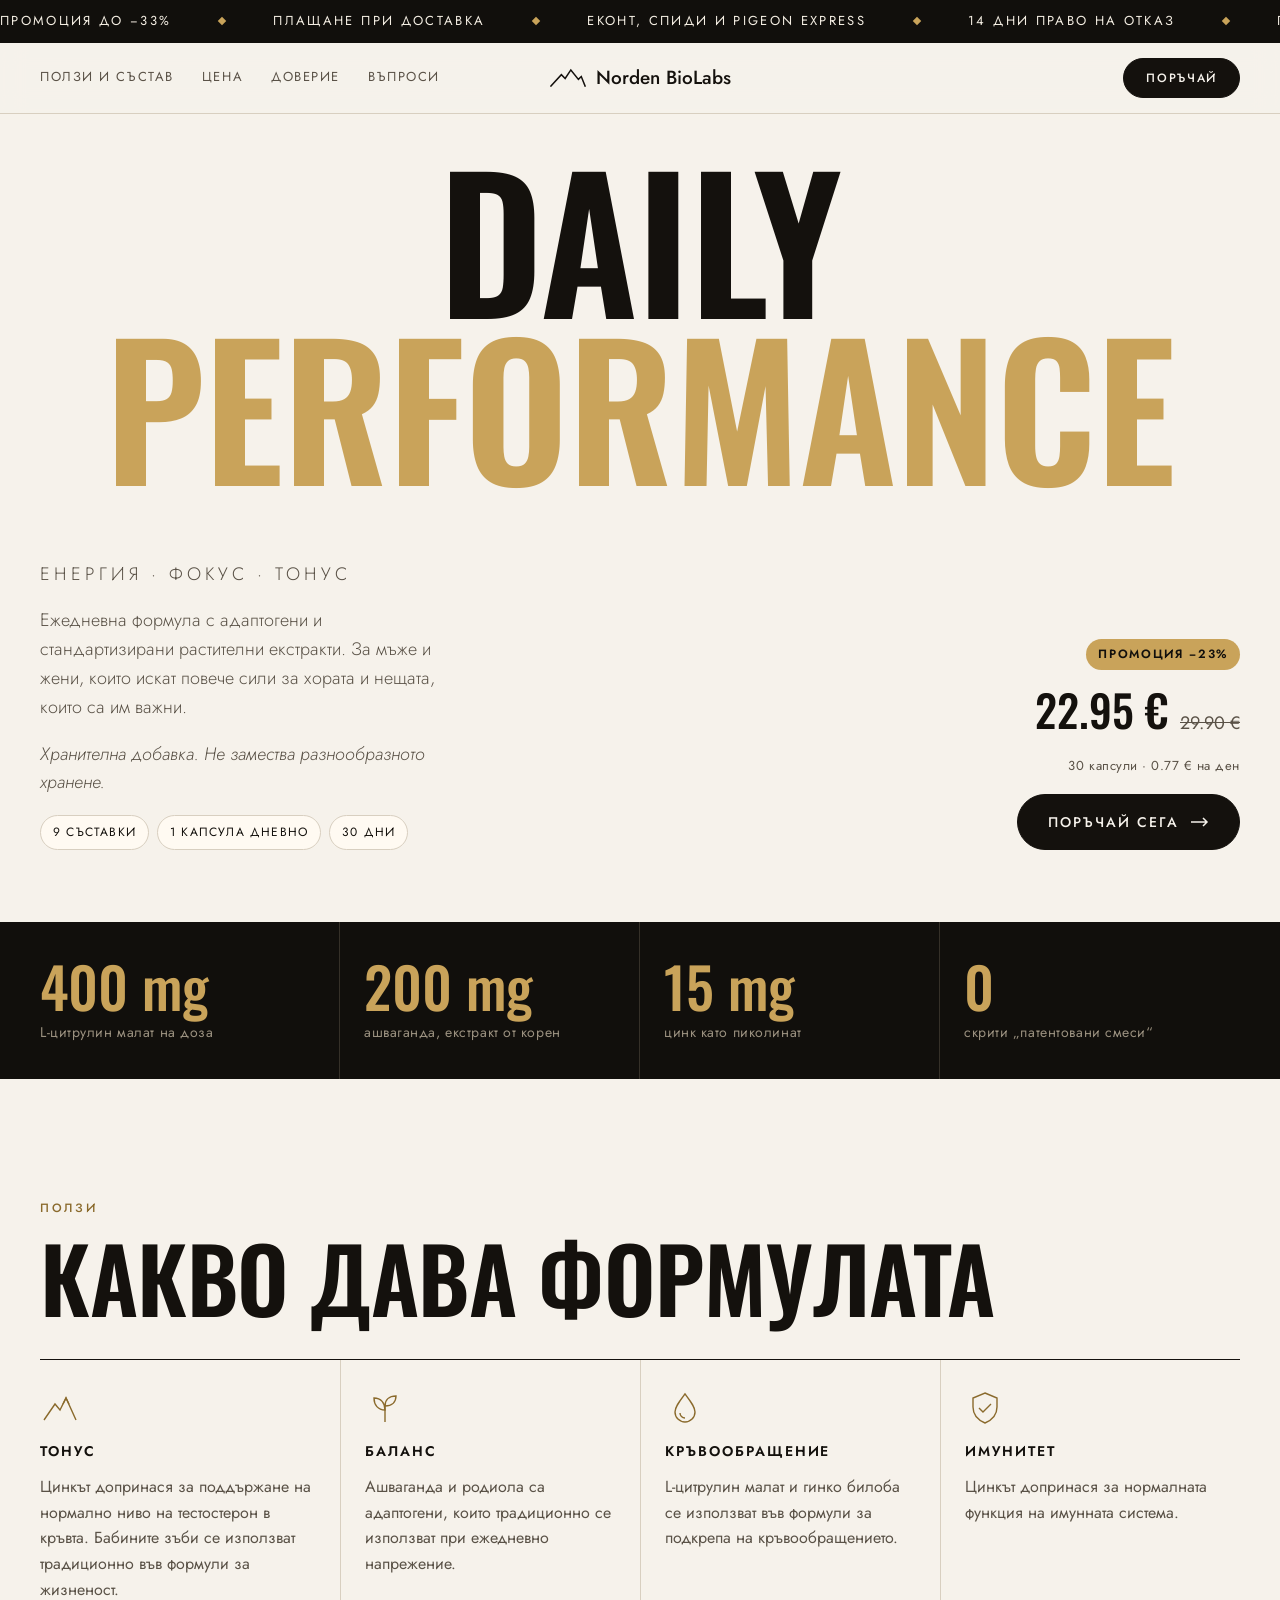
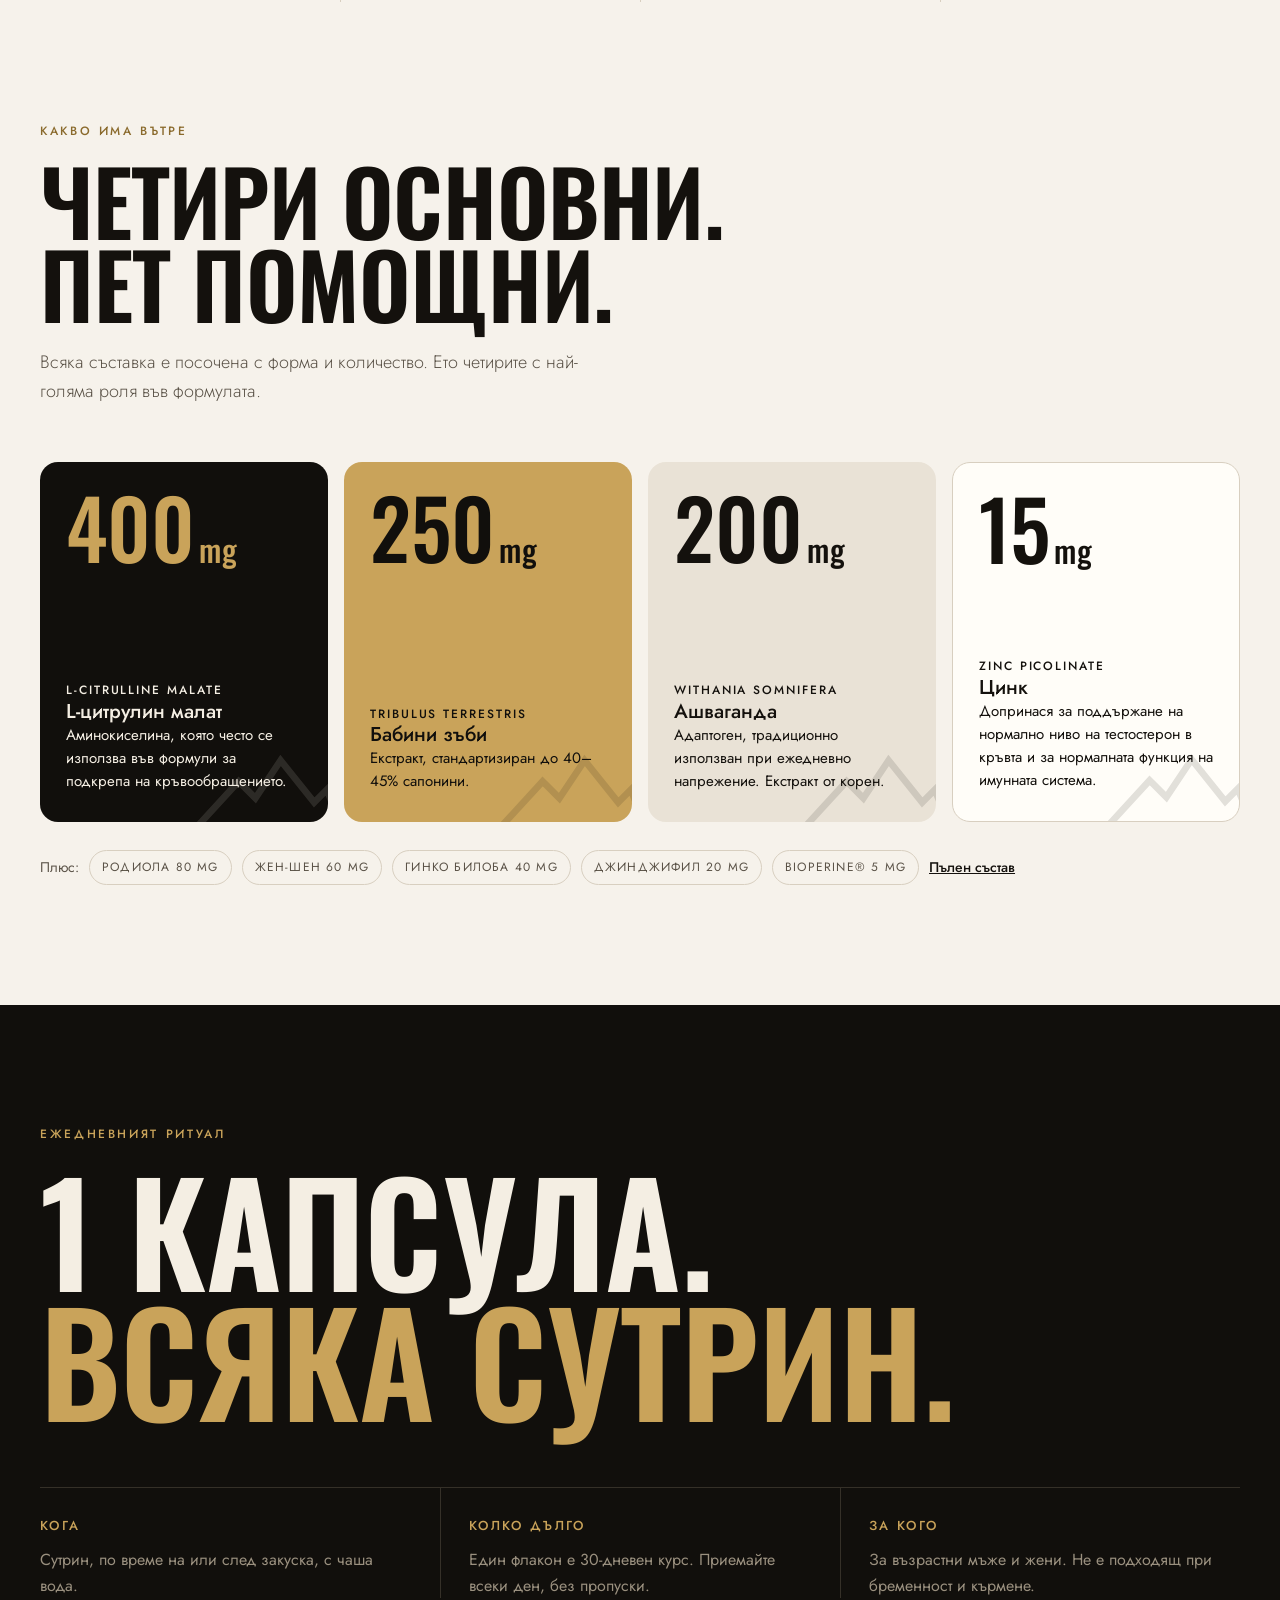
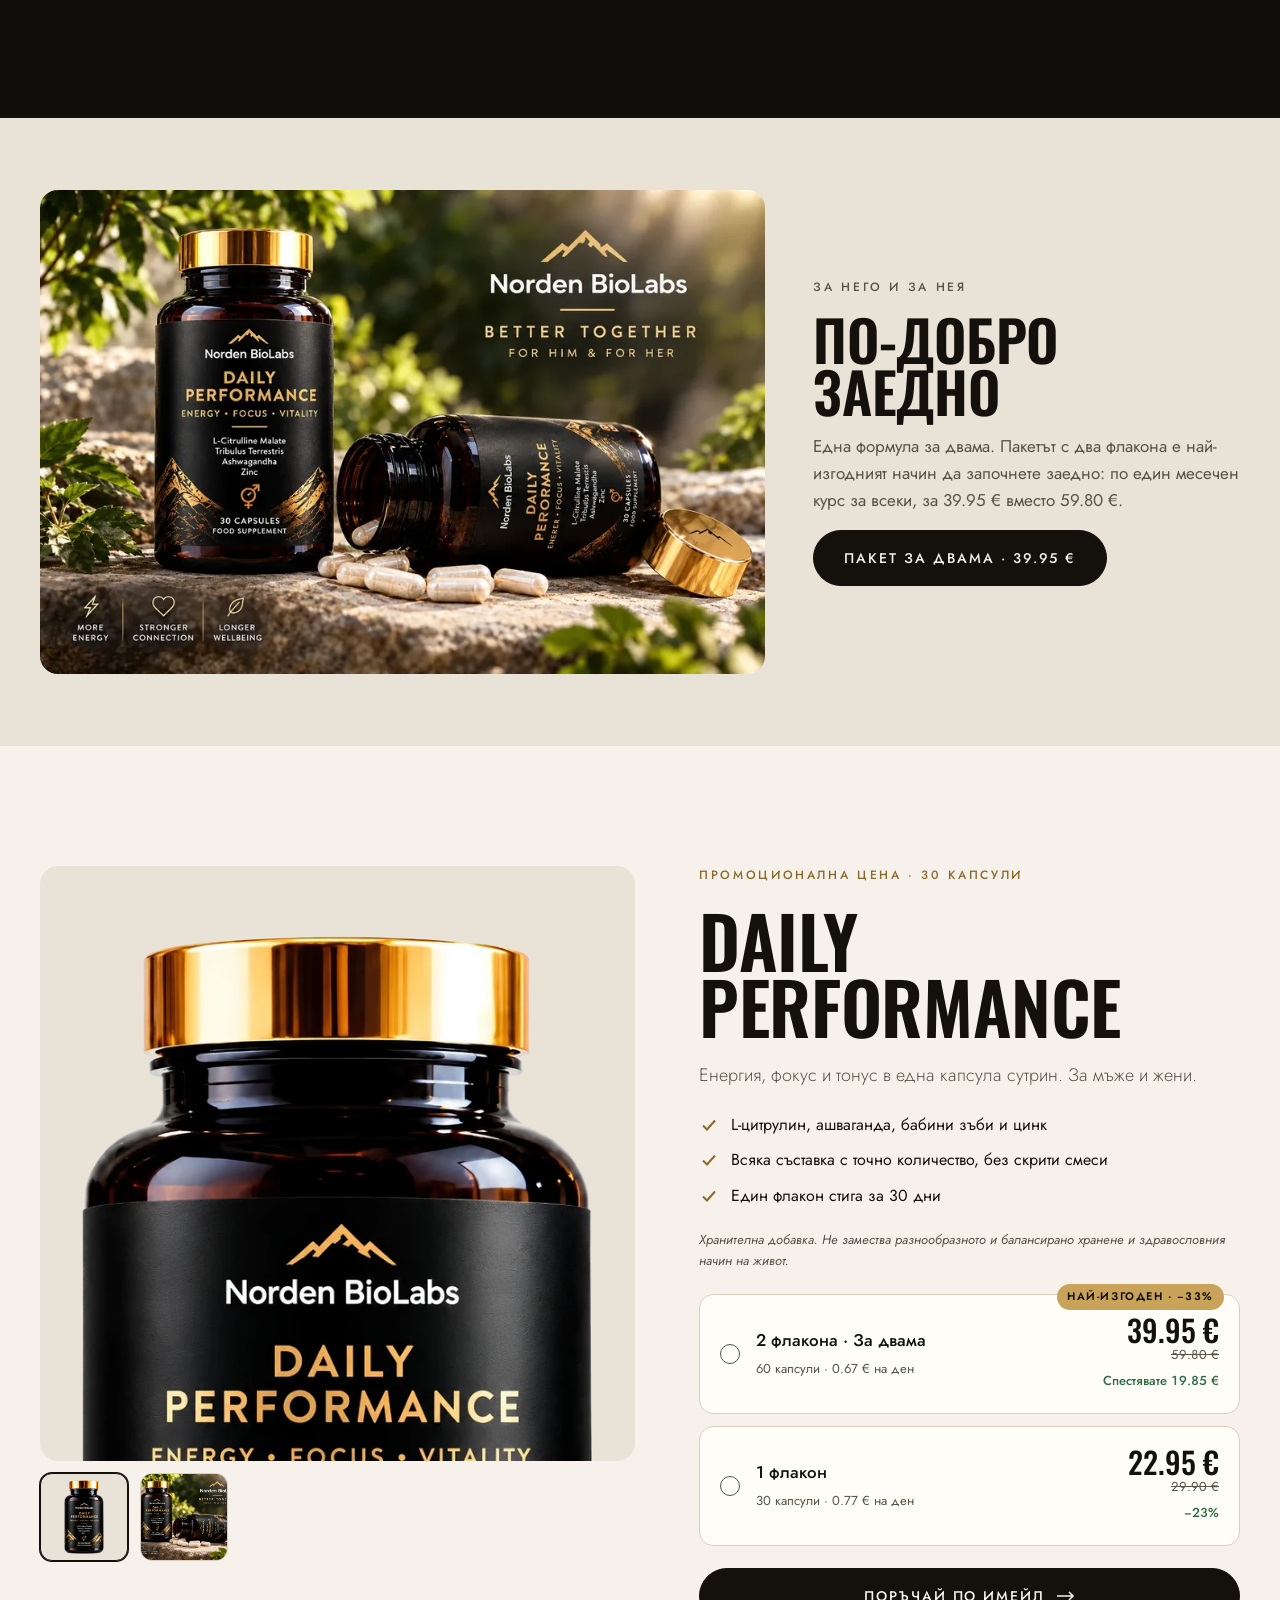
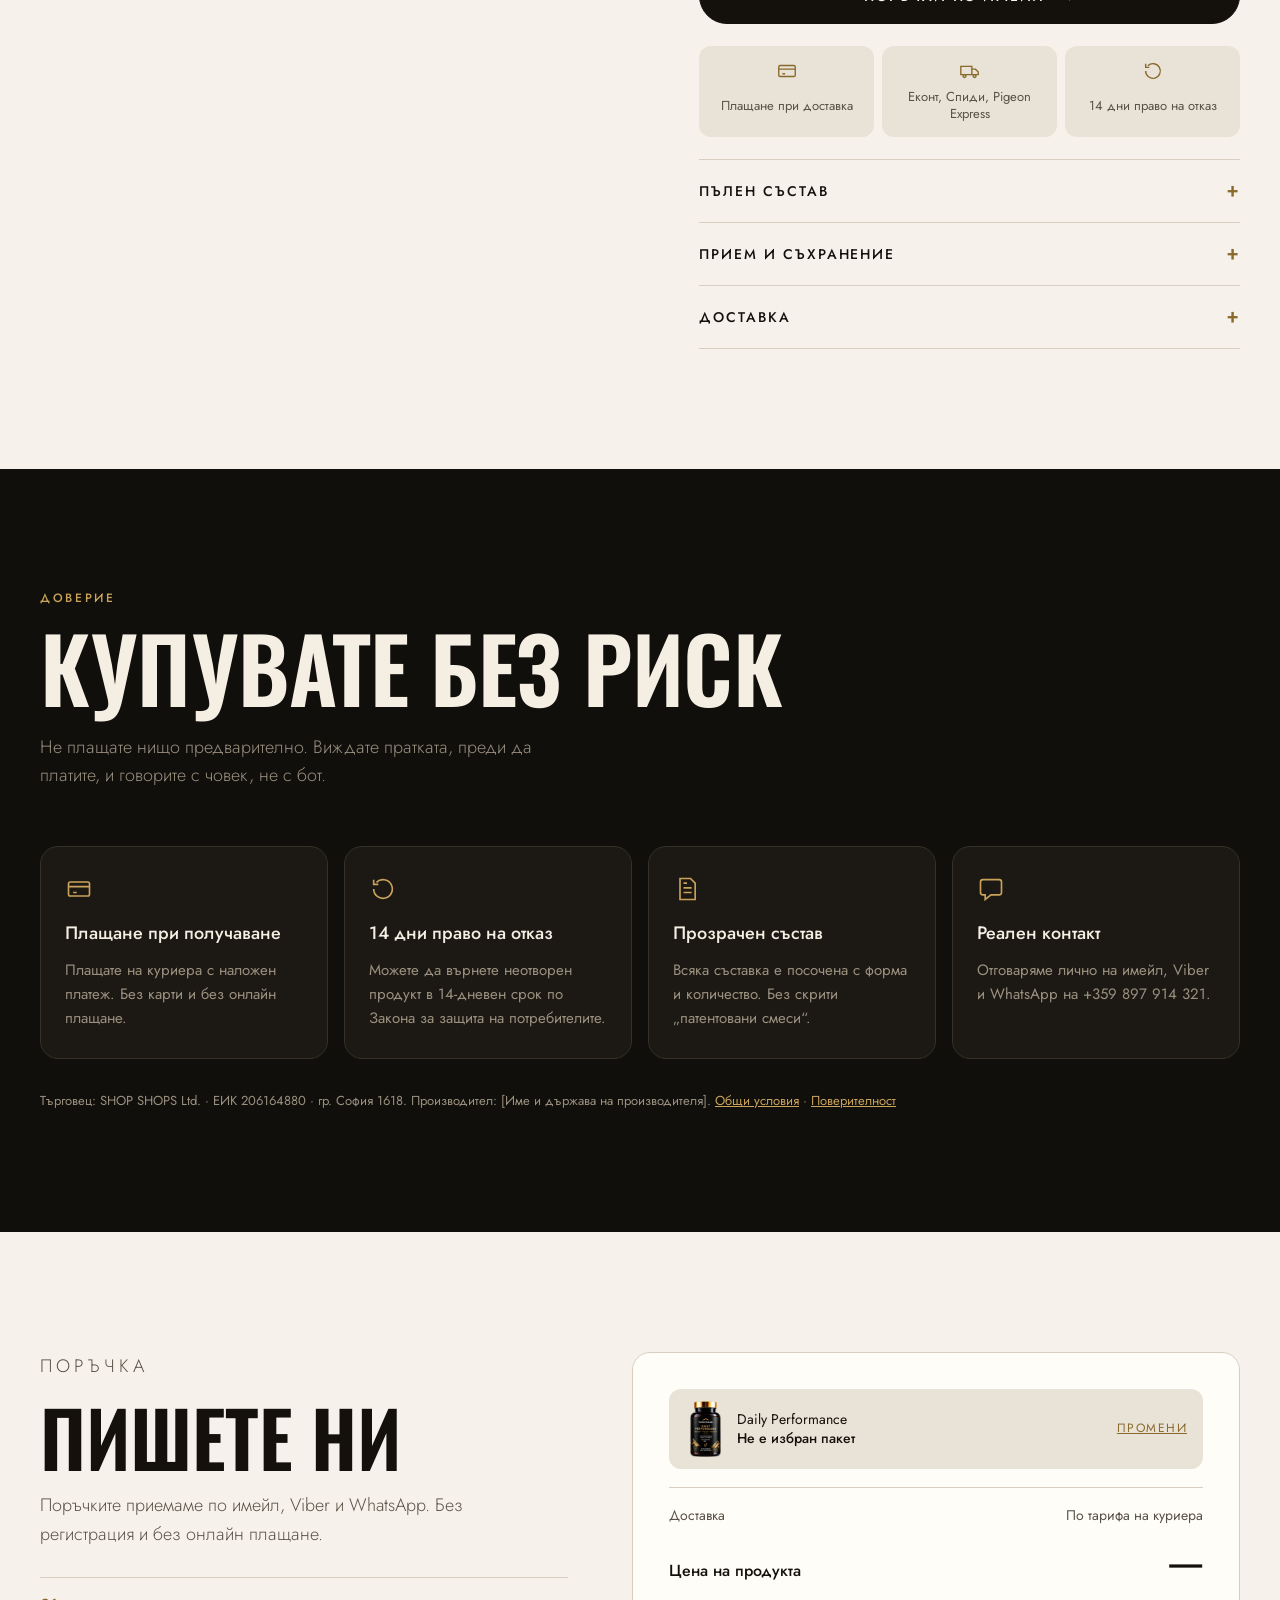
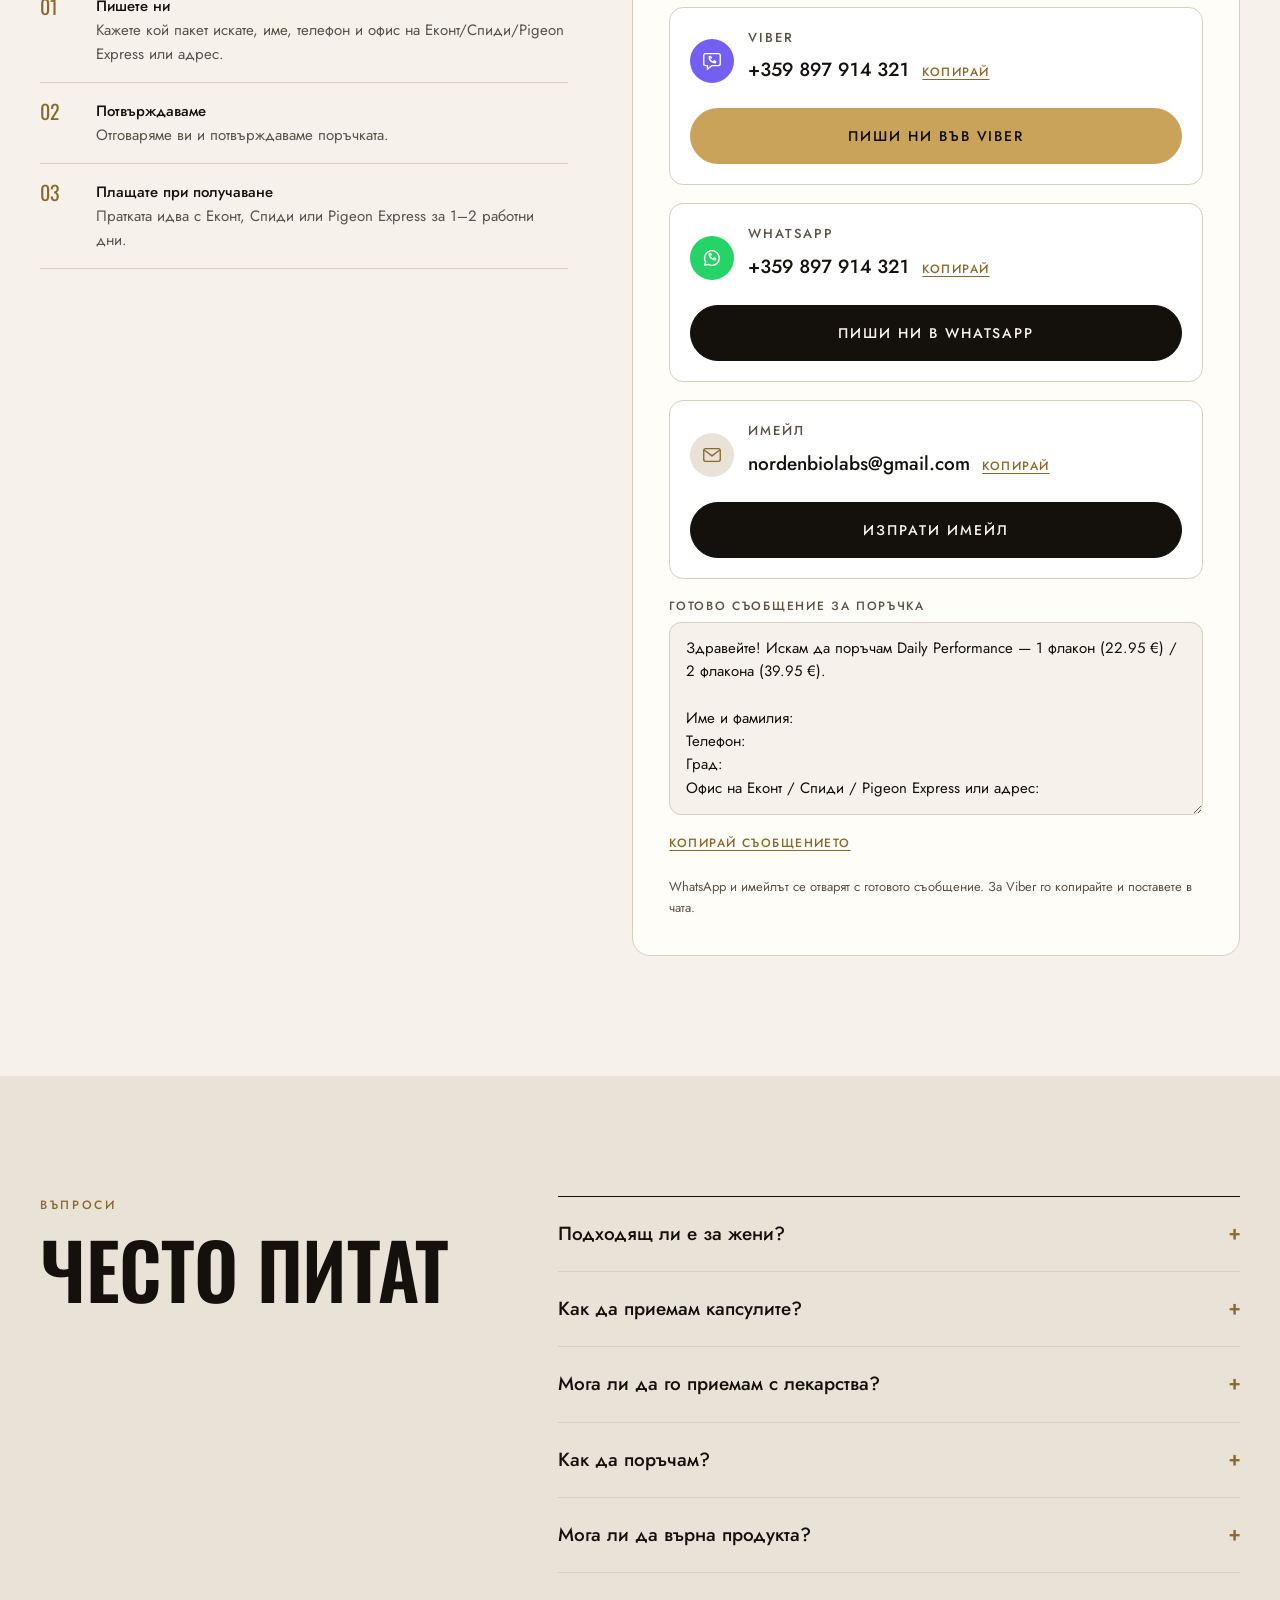
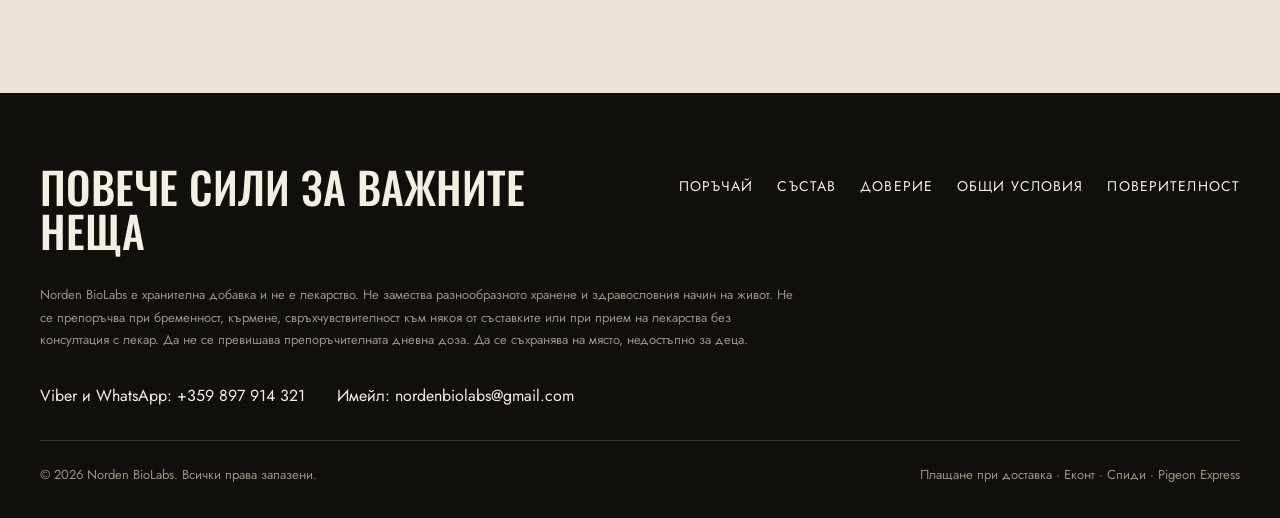
==== commit e8467c0a: "Rename bundle heading Co-Authored-By: Claude Opus 5.5 <noreply@anthropic.com> Claude-Session: https:" ====
--- a/index.html
+++ b/index.html
@@ -533,7 +533,7 @@
       <figure><img src="images/together.webp" srcset="images/together-900.webp 900w, images/together.webp 1536w" sizes="(max-width: 900px) 100vw, 760px" width="1536" height="1024" loading="lazy" decoding="async" alt="Два флакона Norden BioLabs с капсули върху камък сред зеленина"></figure>
       <div class="together-card">
         <p class="eyebrow">За него и за нея</p>
-        <h2>По-добре заедно</h2>
+        <h2>По-добро заедно</h2>
         <p>Една формула за двама. Пакетът с два флакона е най-изгодният начин да започнете заедно: по един месечен курс за всеки, за 39.95 € вместо 59.80 €.</p>
         <a class="btn btn-dark order-mail" data-pick="2" href="mailto:nordenbiolabs@gmail.com">Пакет за двама · 39.95 €</a>
       </div>
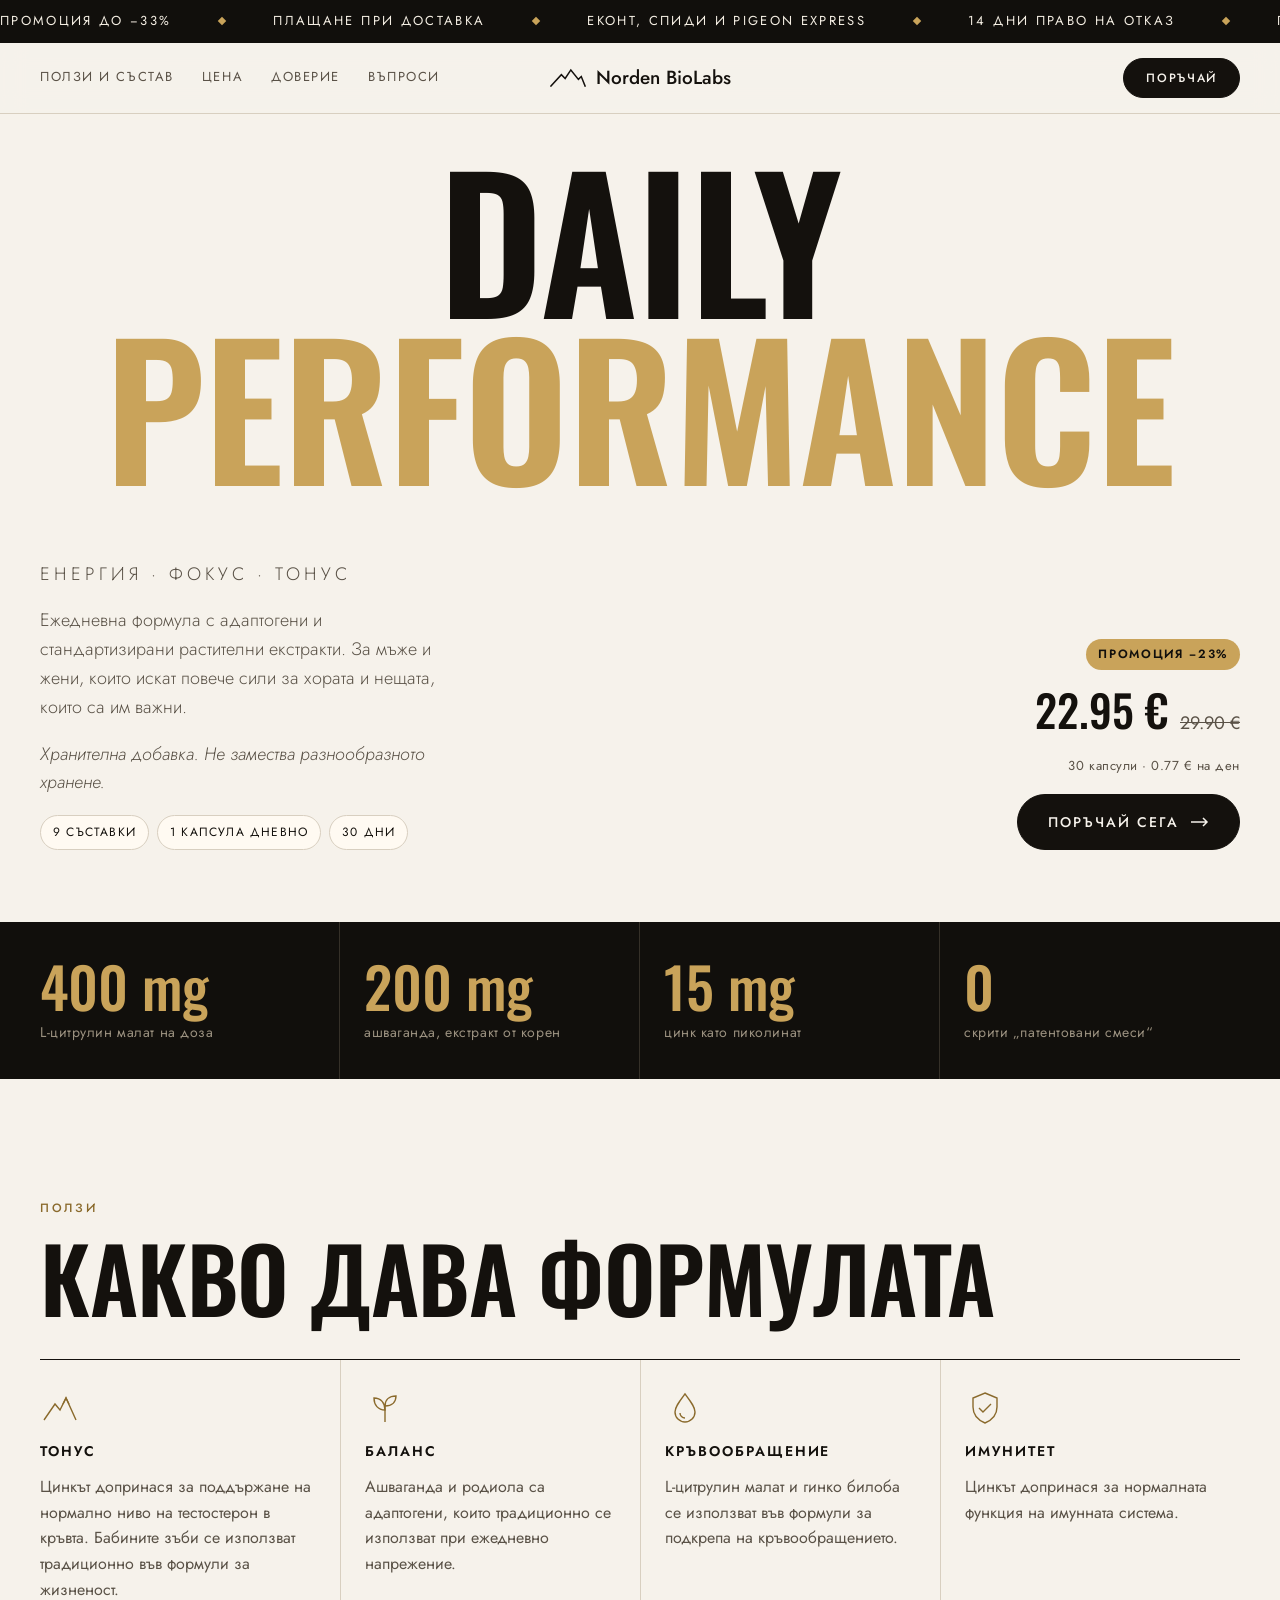
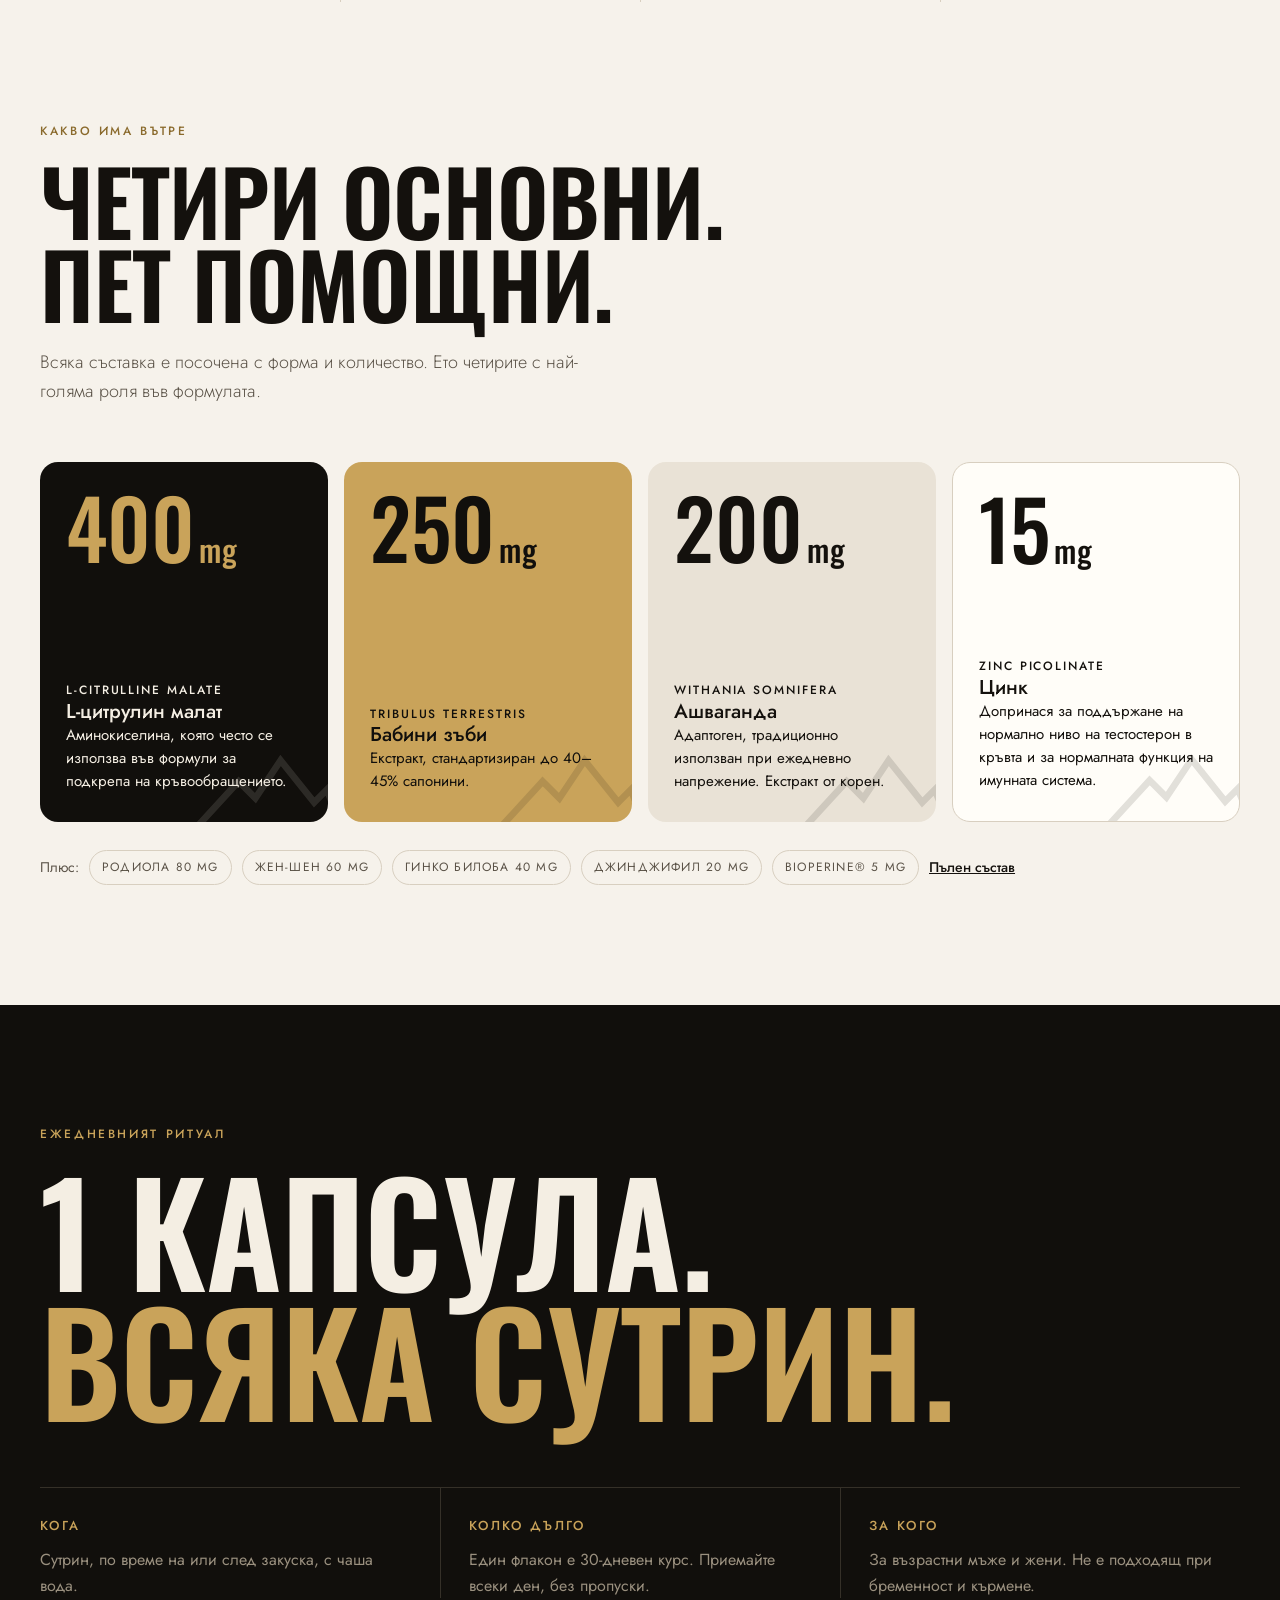
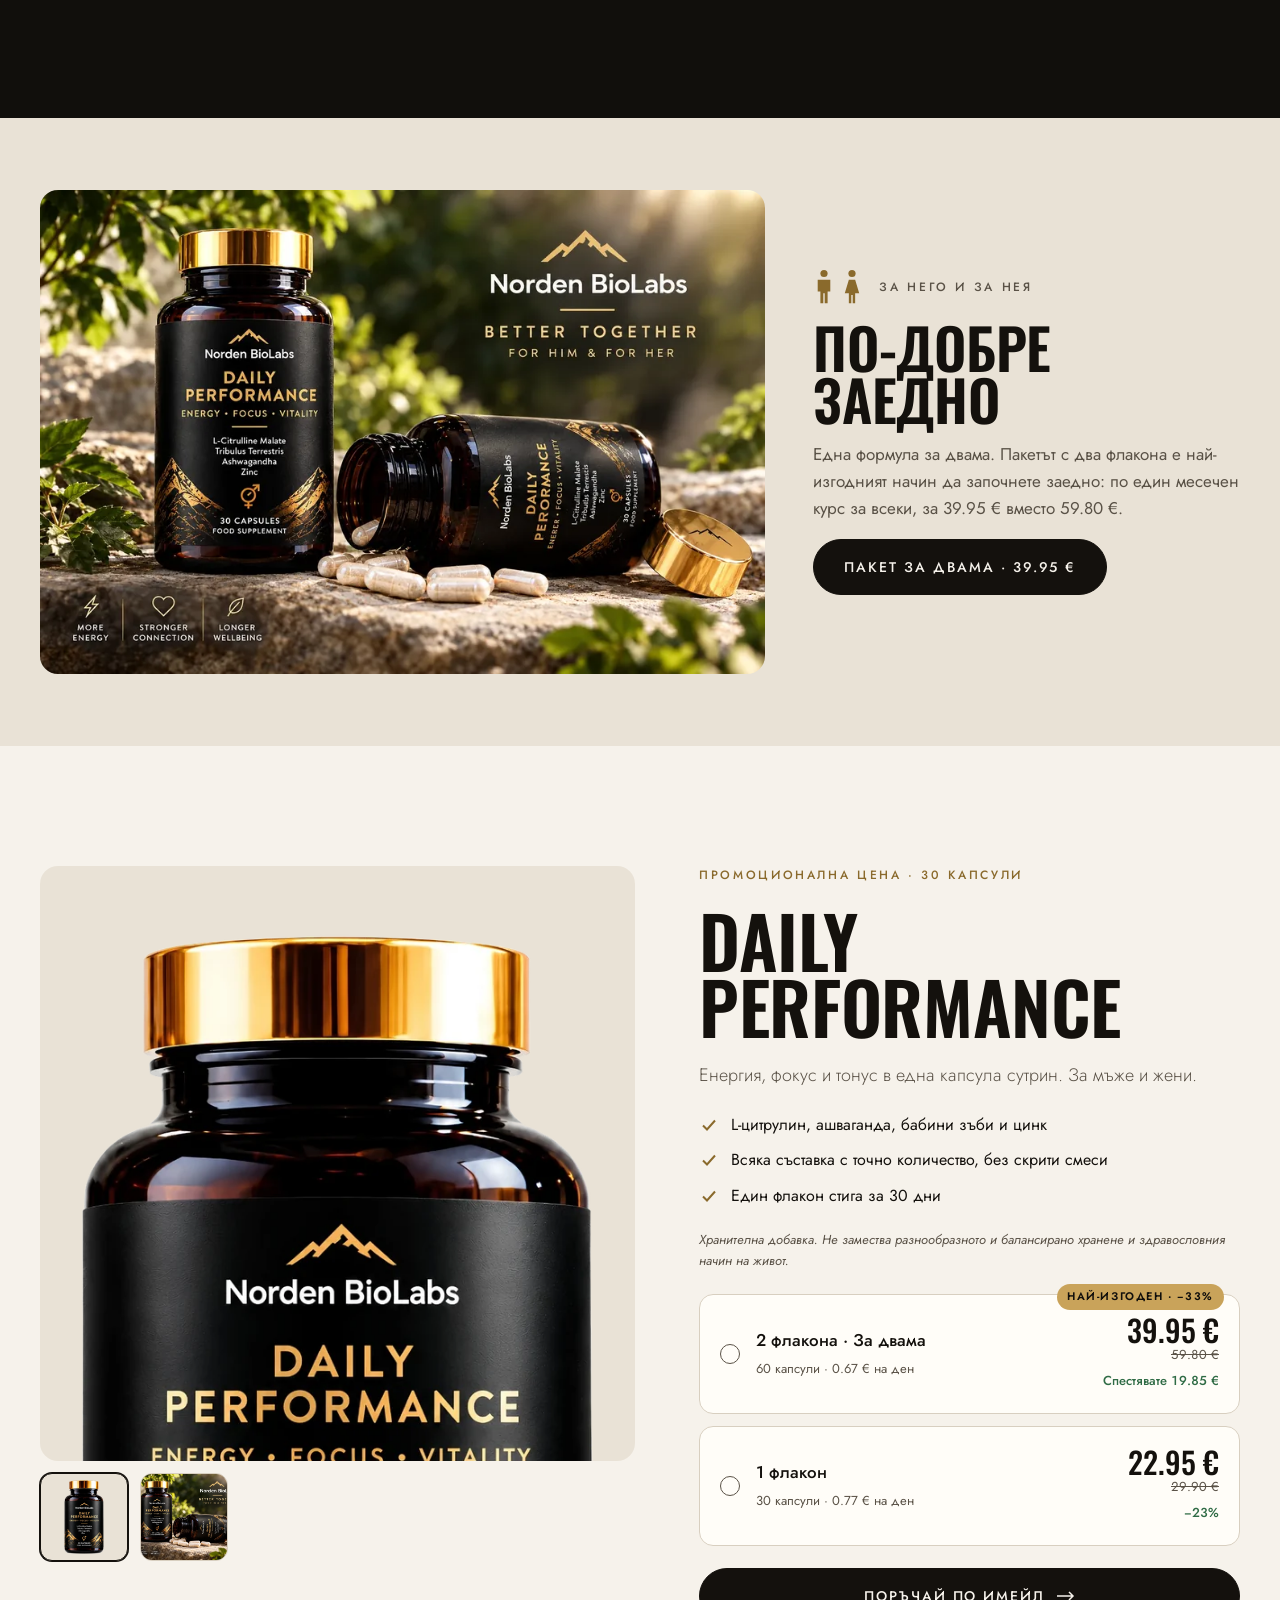
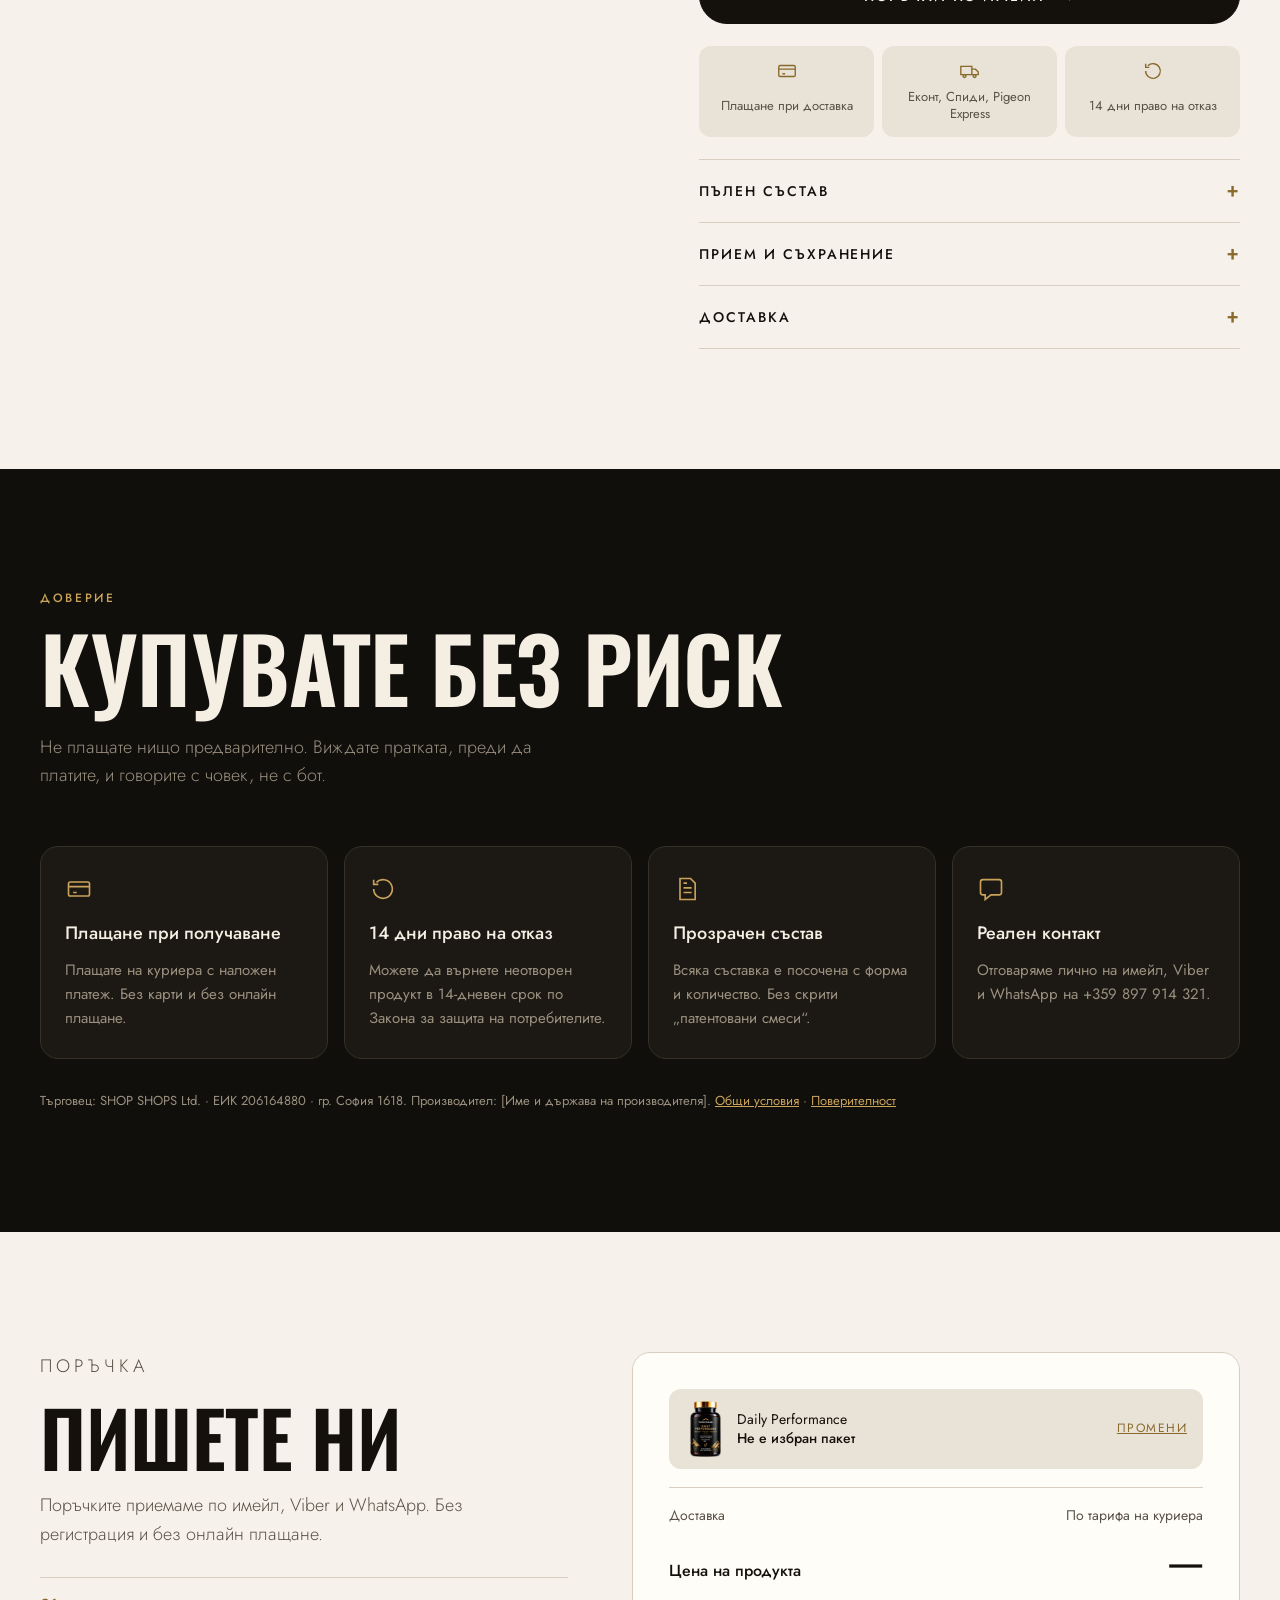
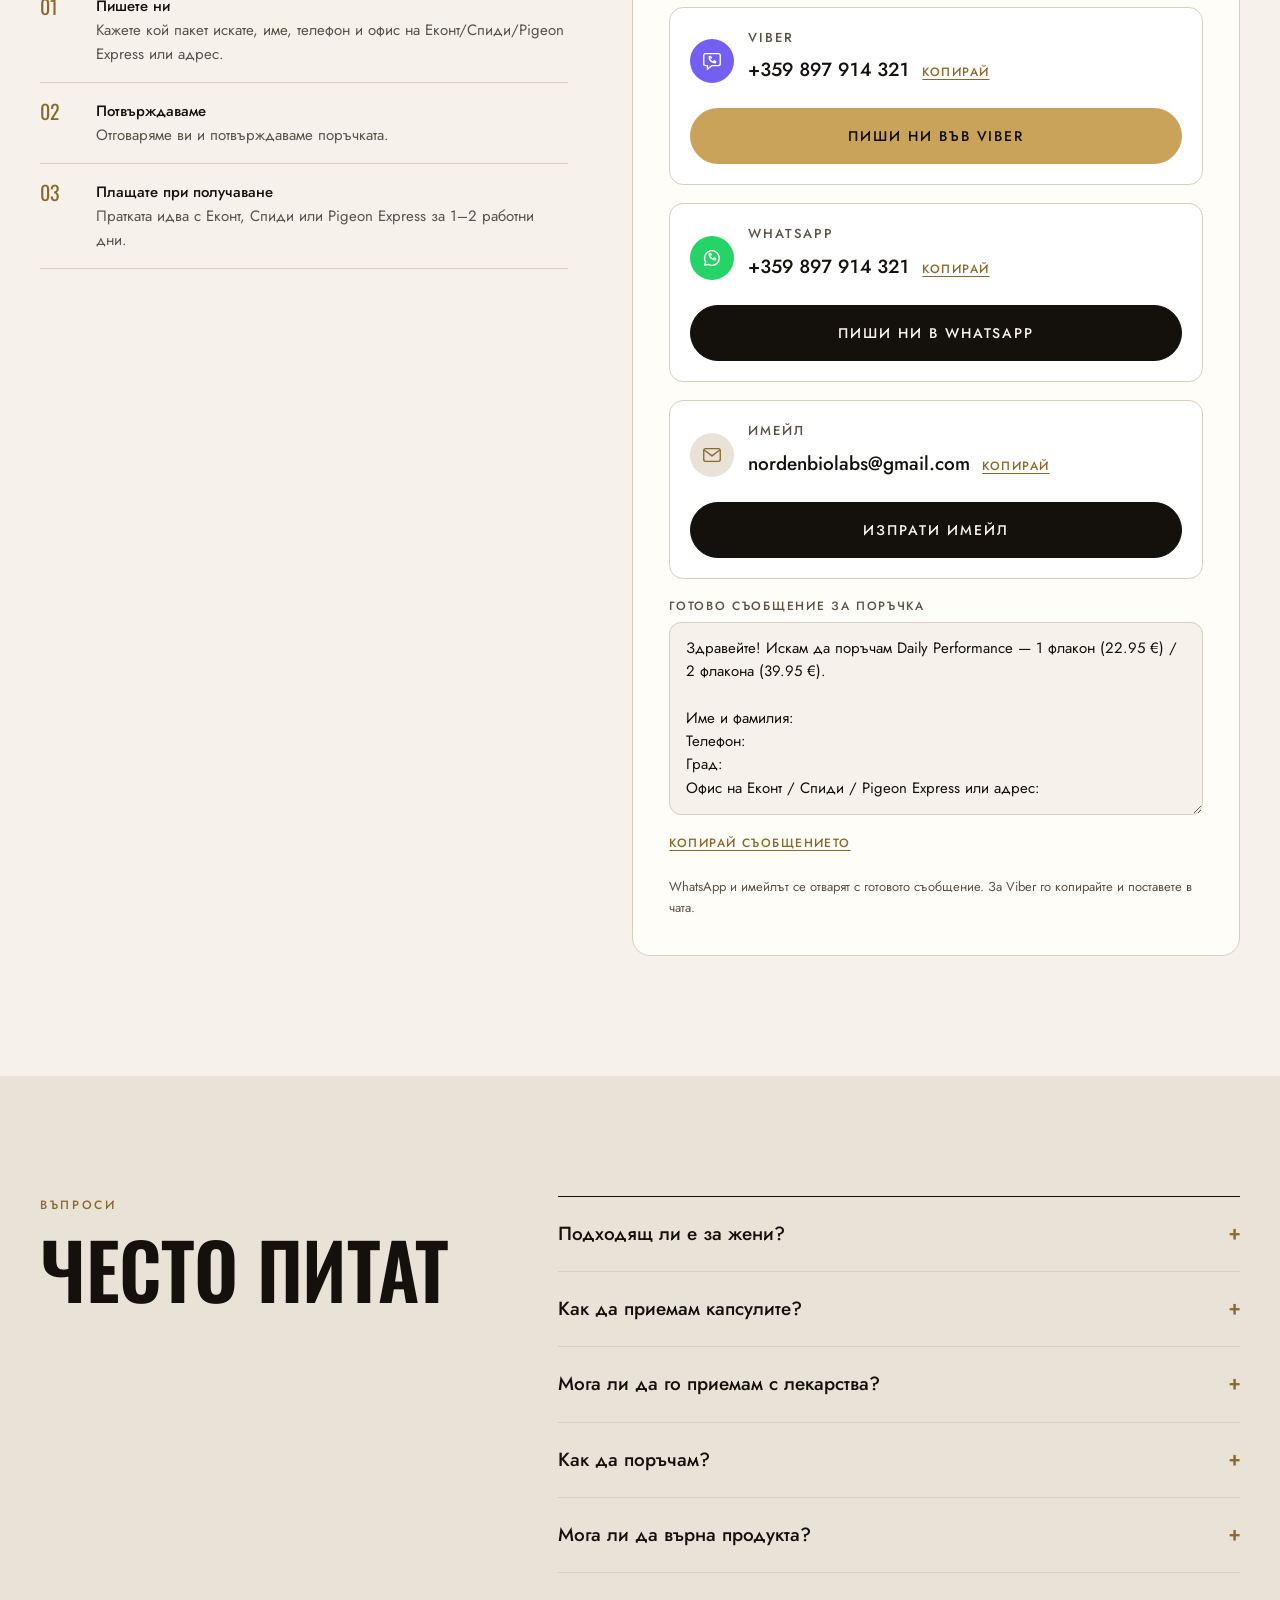
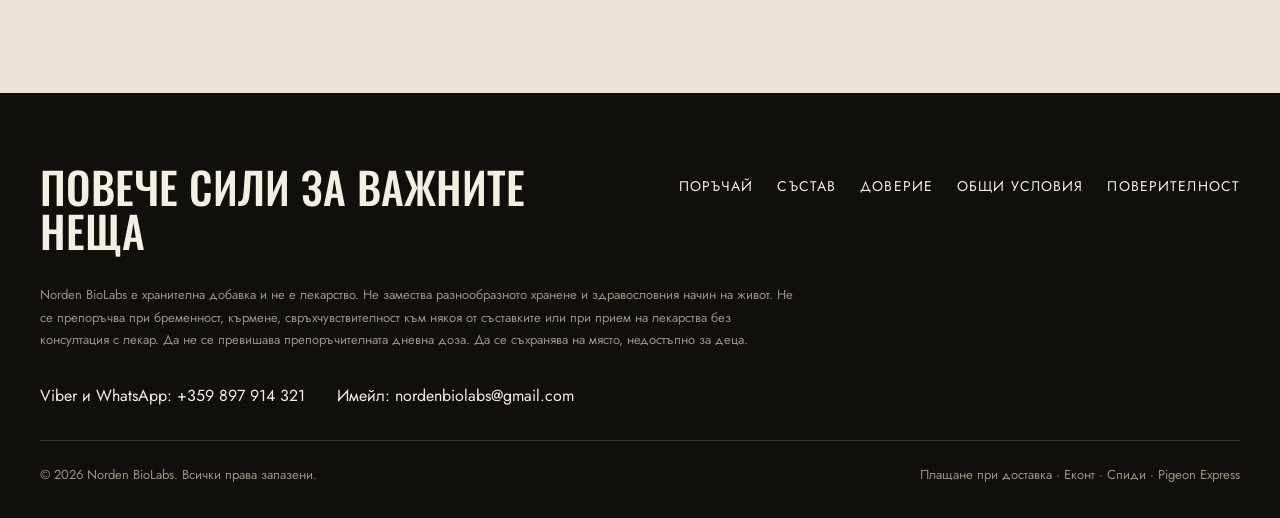
==== commit 90f4dd0b: "Bundle card: man and woman figures, heading restored Co-Authored-By: Claude Opus 5.5 <noreply@anthro" ====
--- a/index.html
+++ b/index.html
@@ -181,6 +181,9 @@
   .together-card { display: grid; gap: 16px; min-width: 0; }
   .together-card h2 { font-size: clamp(40px, 4.4vw, 60px); }
   .together-card p { color: var(--ink-soft); }
+  .couple { display: flex; align-items: center; gap: 10px; }
+  .couple svg { width: 22px; height: 36px; fill: var(--gold-deep); flex: none; }
+  .couple svg + svg { margin-left: -4px; margin-right: 6px; }
   .together-card .btn { justify-self: start; }
   @media (max-width: 900px) { .together .wrap { grid-template-columns: 1fr; gap: 32px; } .together { padding-block: 0 56px; } .together figure { border-radius: 0; margin-inline: calc(-1 * max(20px, env(safe-area-inset-left, 0px))); } }
 
@@ -532,8 +535,12 @@
     <div class="wrap">
       <figure><img src="images/together.webp" srcset="images/together-900.webp 900w, images/together.webp 1536w" sizes="(max-width: 900px) 100vw, 760px" width="1536" height="1024" loading="lazy" decoding="async" alt="Два флакона Norden BioLabs с капсули върху камък сред зеленина"></figure>
       <div class="together-card">
-        <p class="eyebrow">За него и за нея</p>
-        <h2>По-добро заедно</h2>
+        <p class="eyebrow couple">
+          <svg viewBox="0 0 24 40" aria-hidden="true"><circle cx="12" cy="5" r="4"/><path d="M5 12h14v13h-3v13h-3.2V27h-1.6v11H8V25H5z"/></svg>
+          <svg viewBox="0 0 24 40" aria-hidden="true"><circle cx="12" cy="5" r="4"/><path d="M8.5 12h7L20 27h-4.5v11h-2.7V29h-1.6v9H8.5V27H4z"/></svg>
+          За него и за нея
+        </p>
+        <h2>По-добре заедно</h2>
         <p>Една формула за двама. Пакетът с два флакона е най-изгодният начин да започнете заедно: по един месечен курс за всеки, за 39.95 € вместо 59.80 €.</p>
         <a class="btn btn-dark order-mail" data-pick="2" href="mailto:nordenbiolabs@gmail.com">Пакет за двама · 39.95 €</a>
       </div>
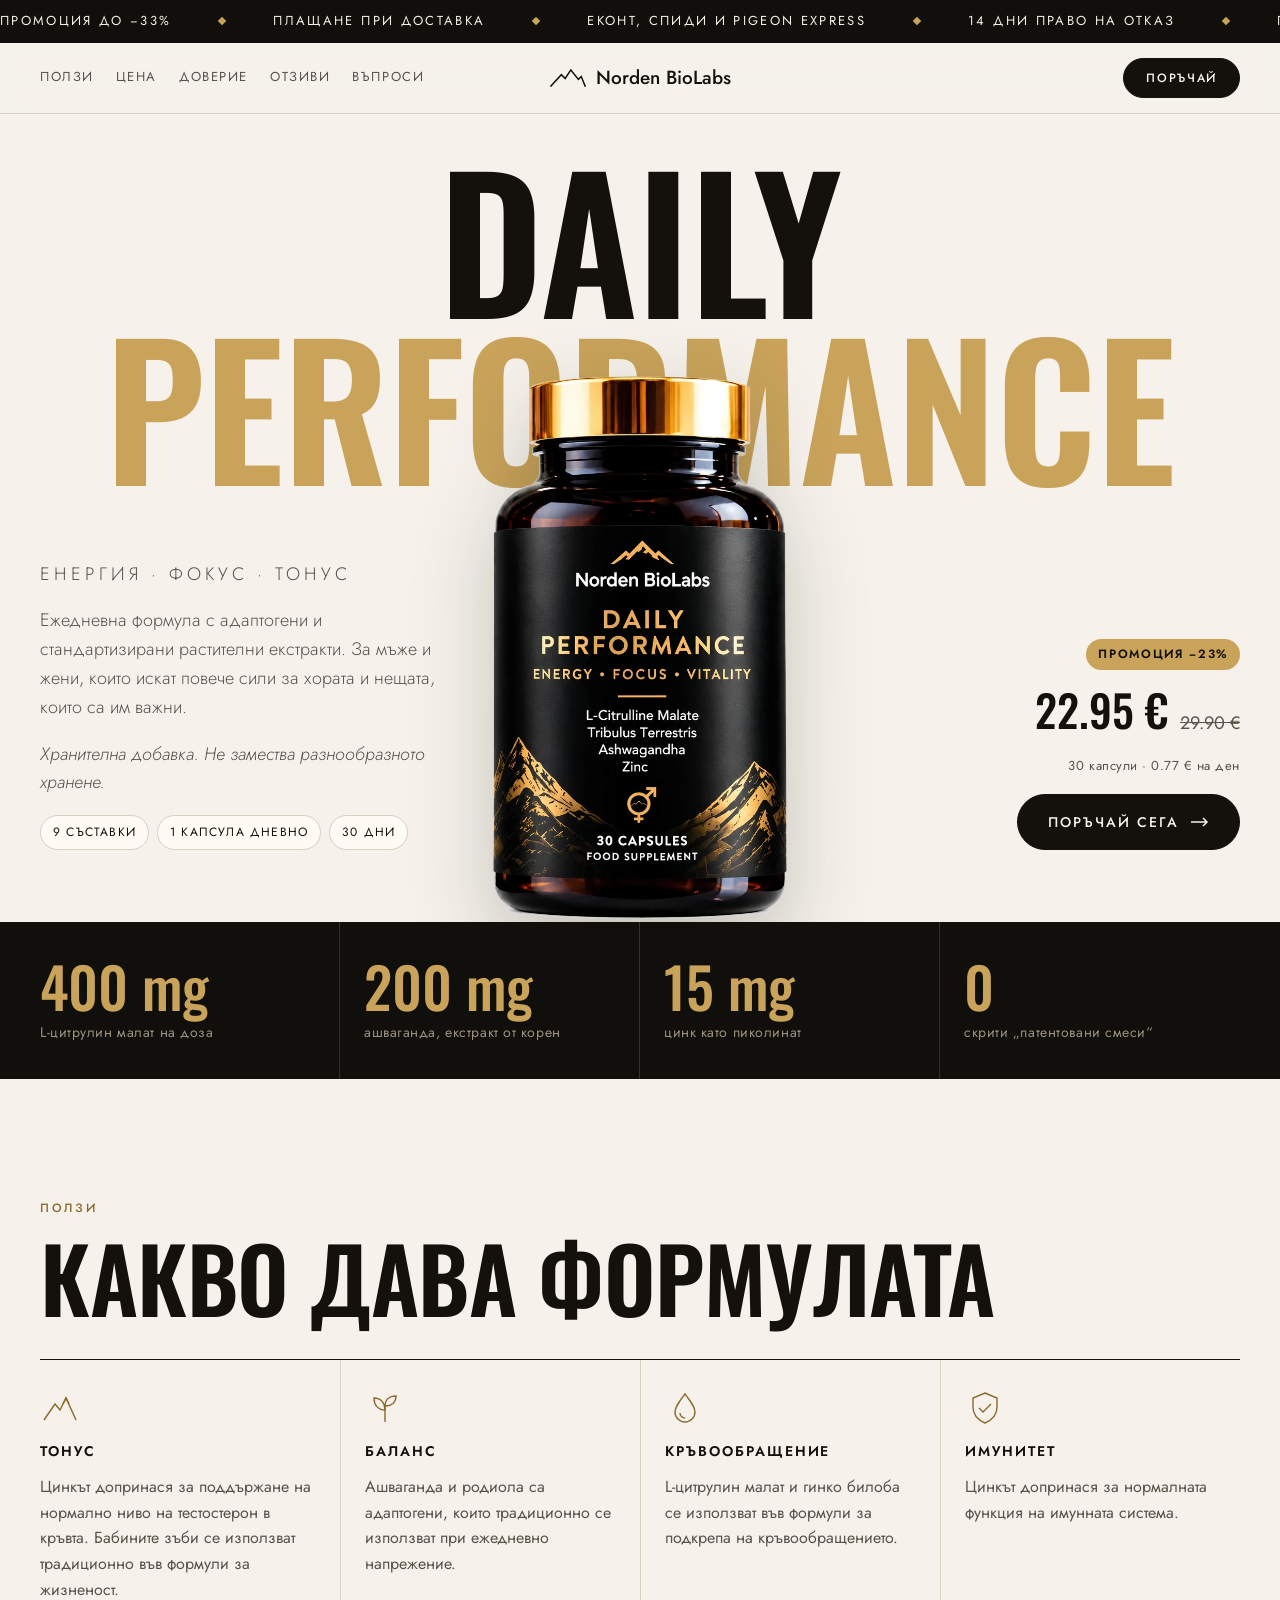
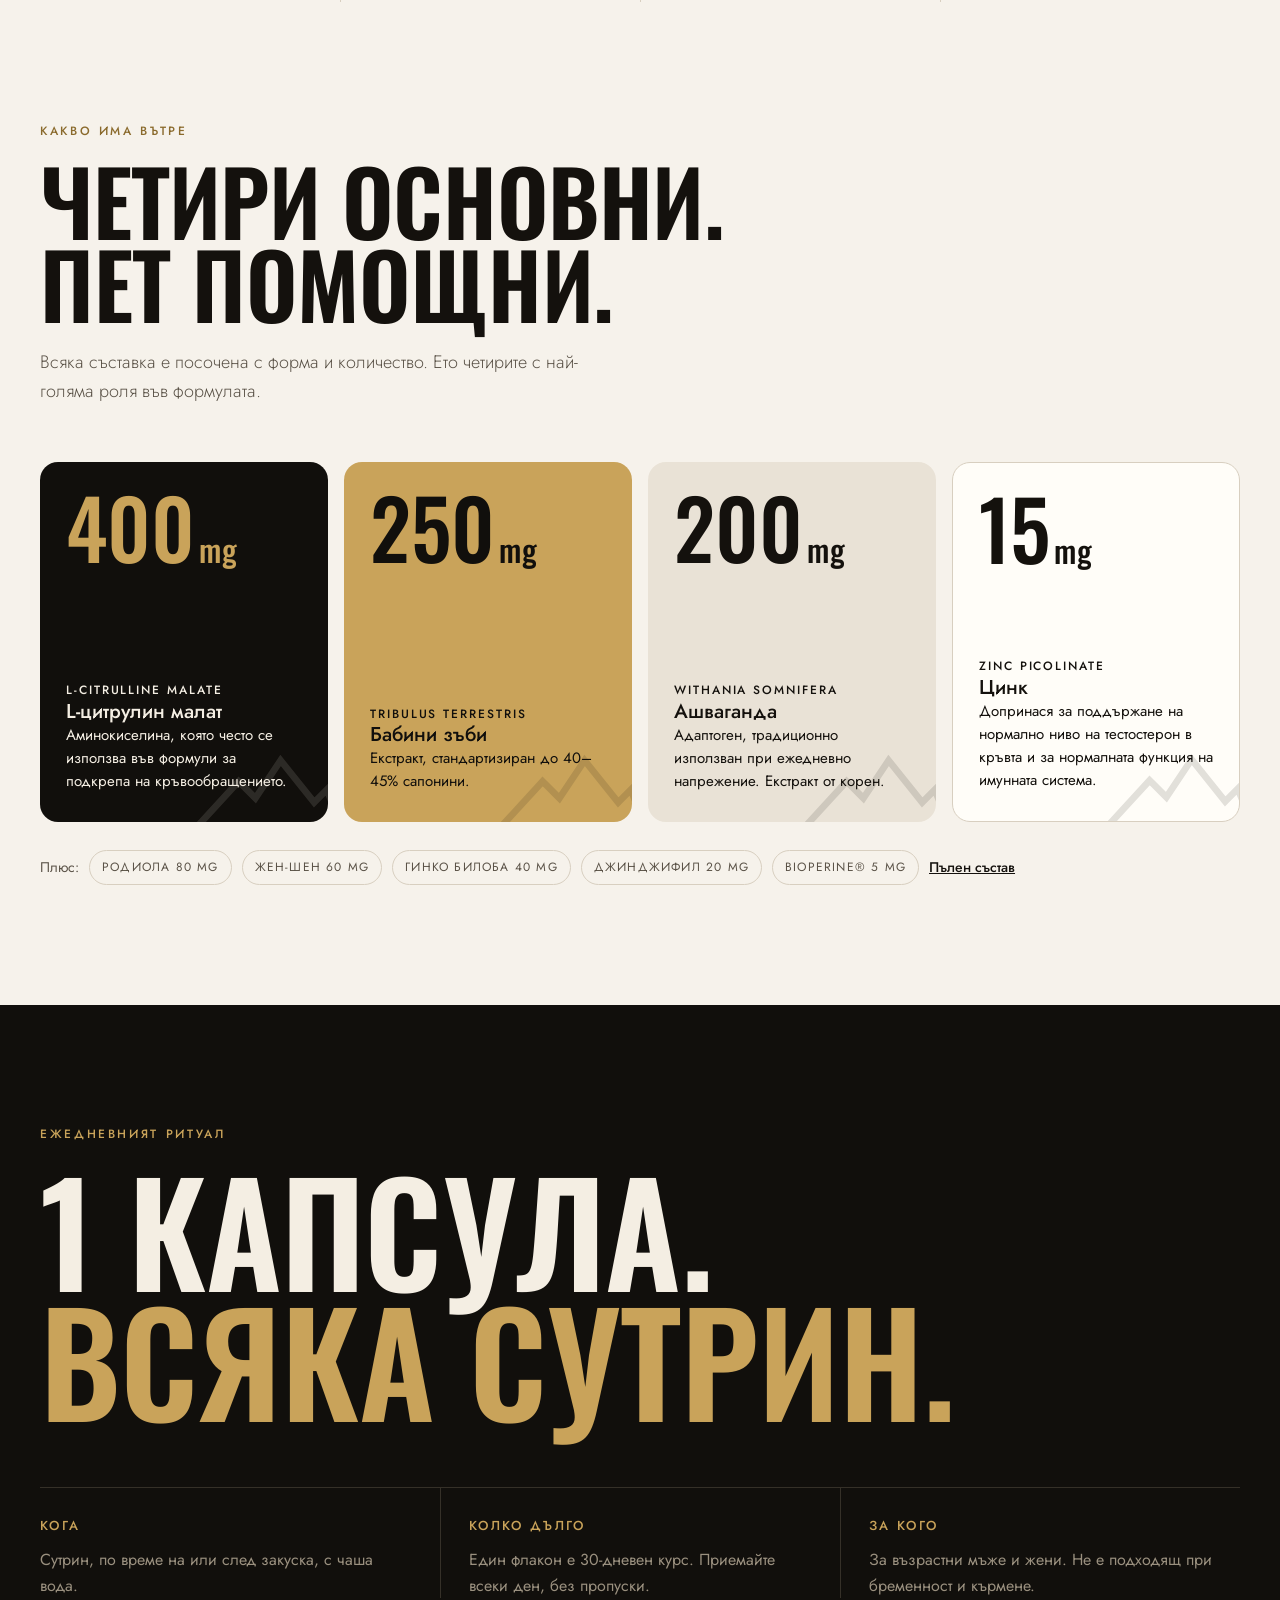
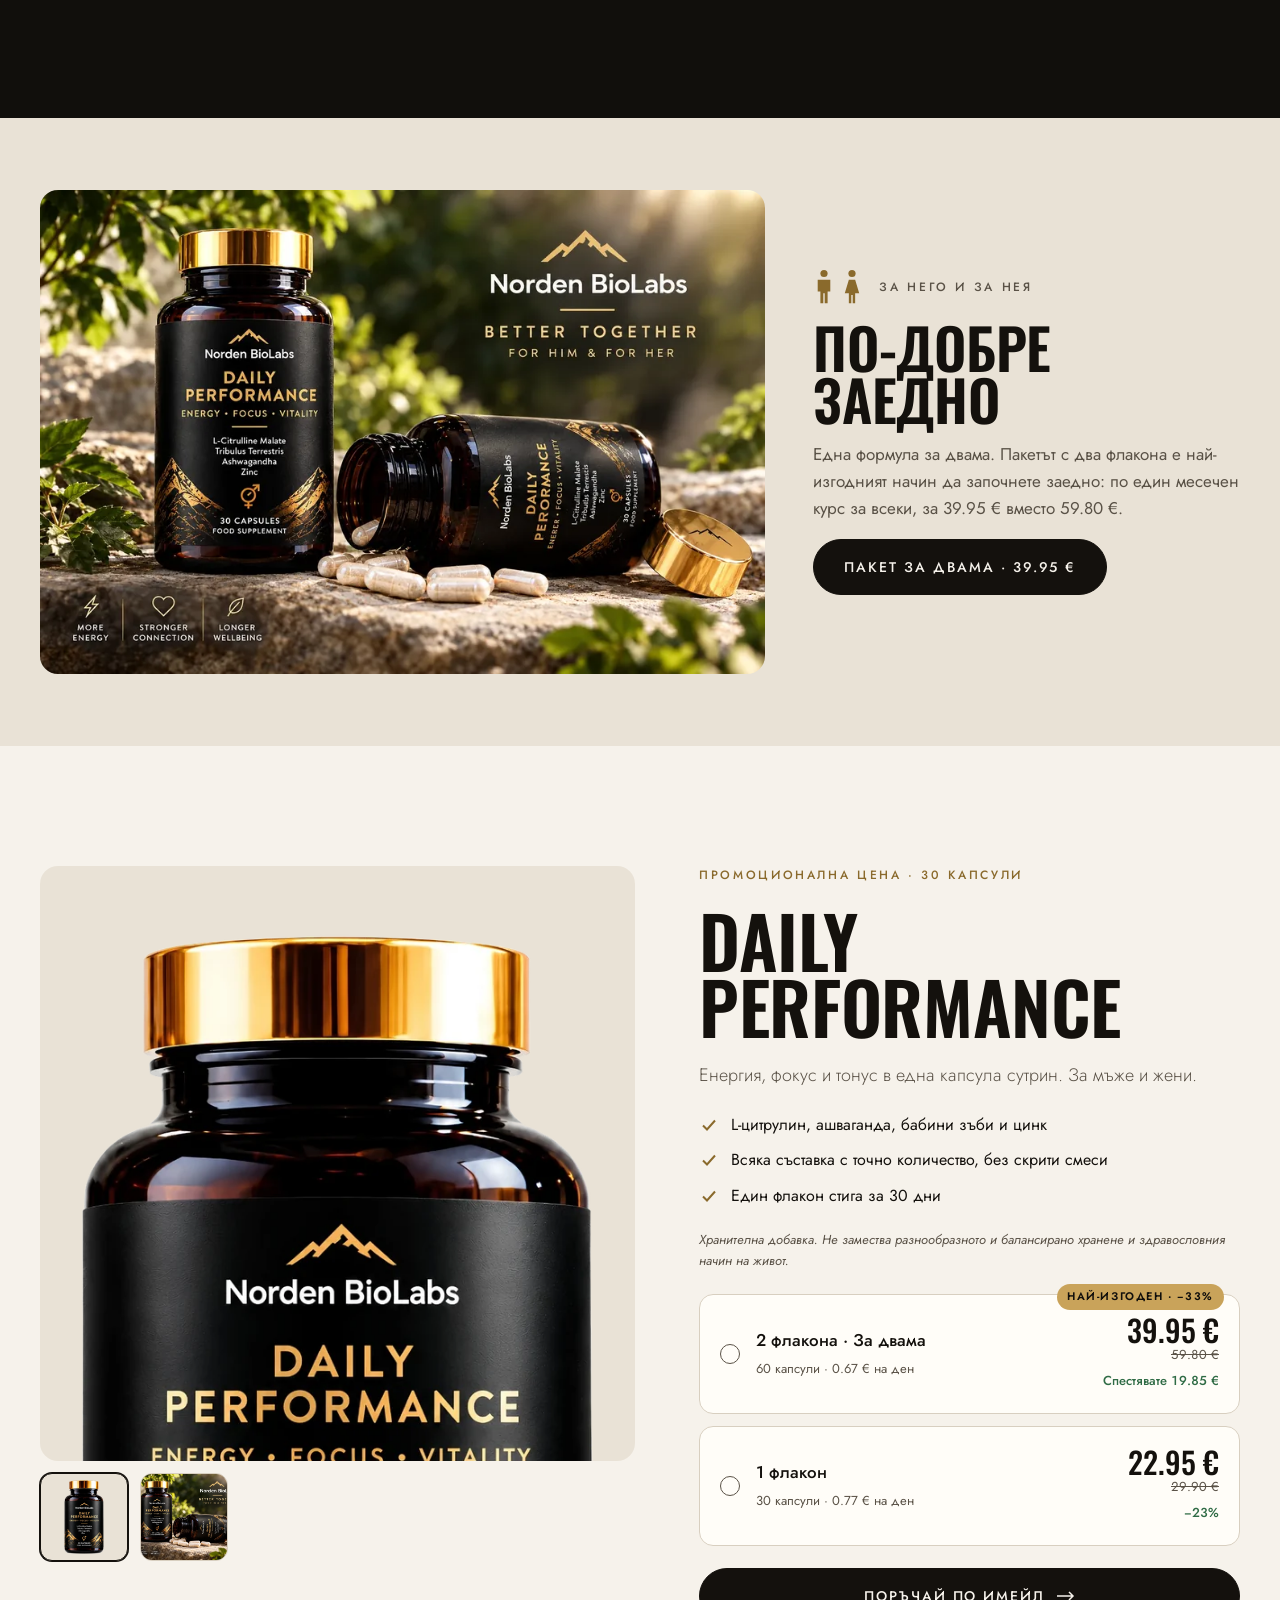
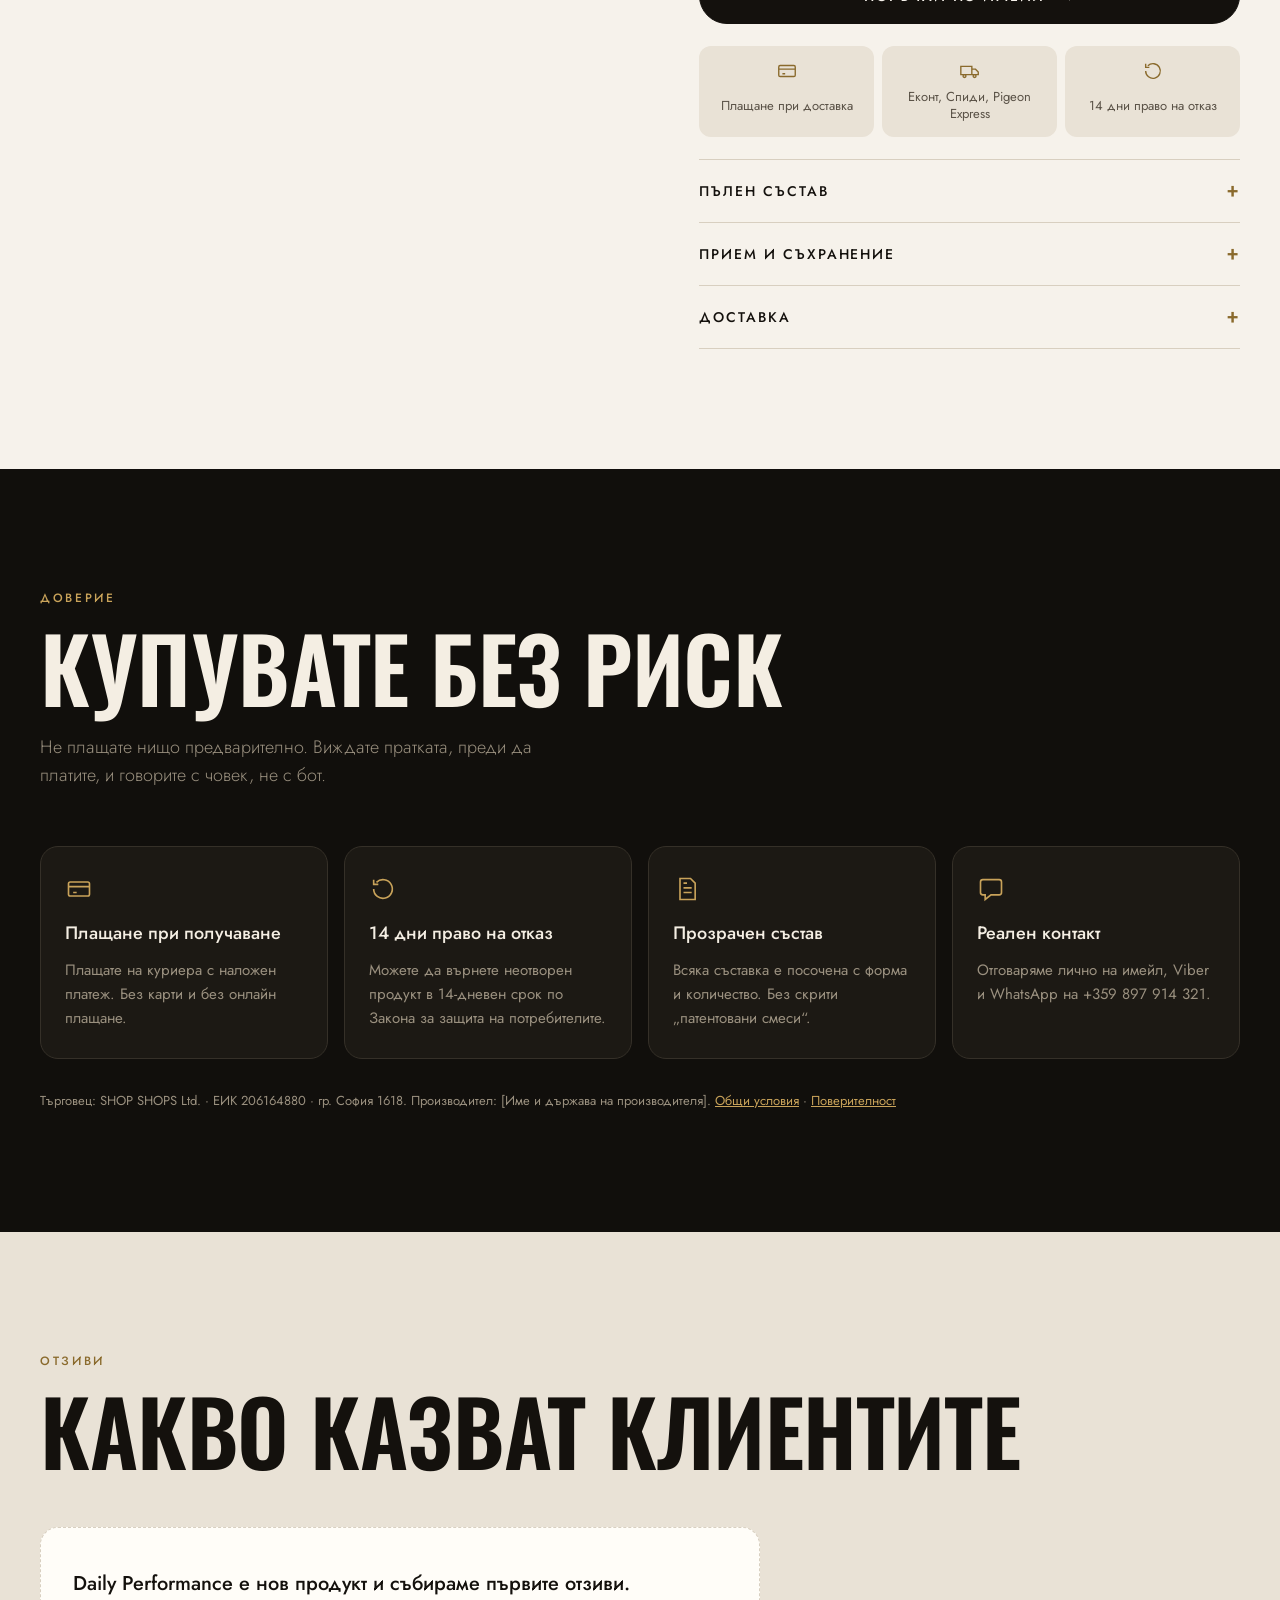
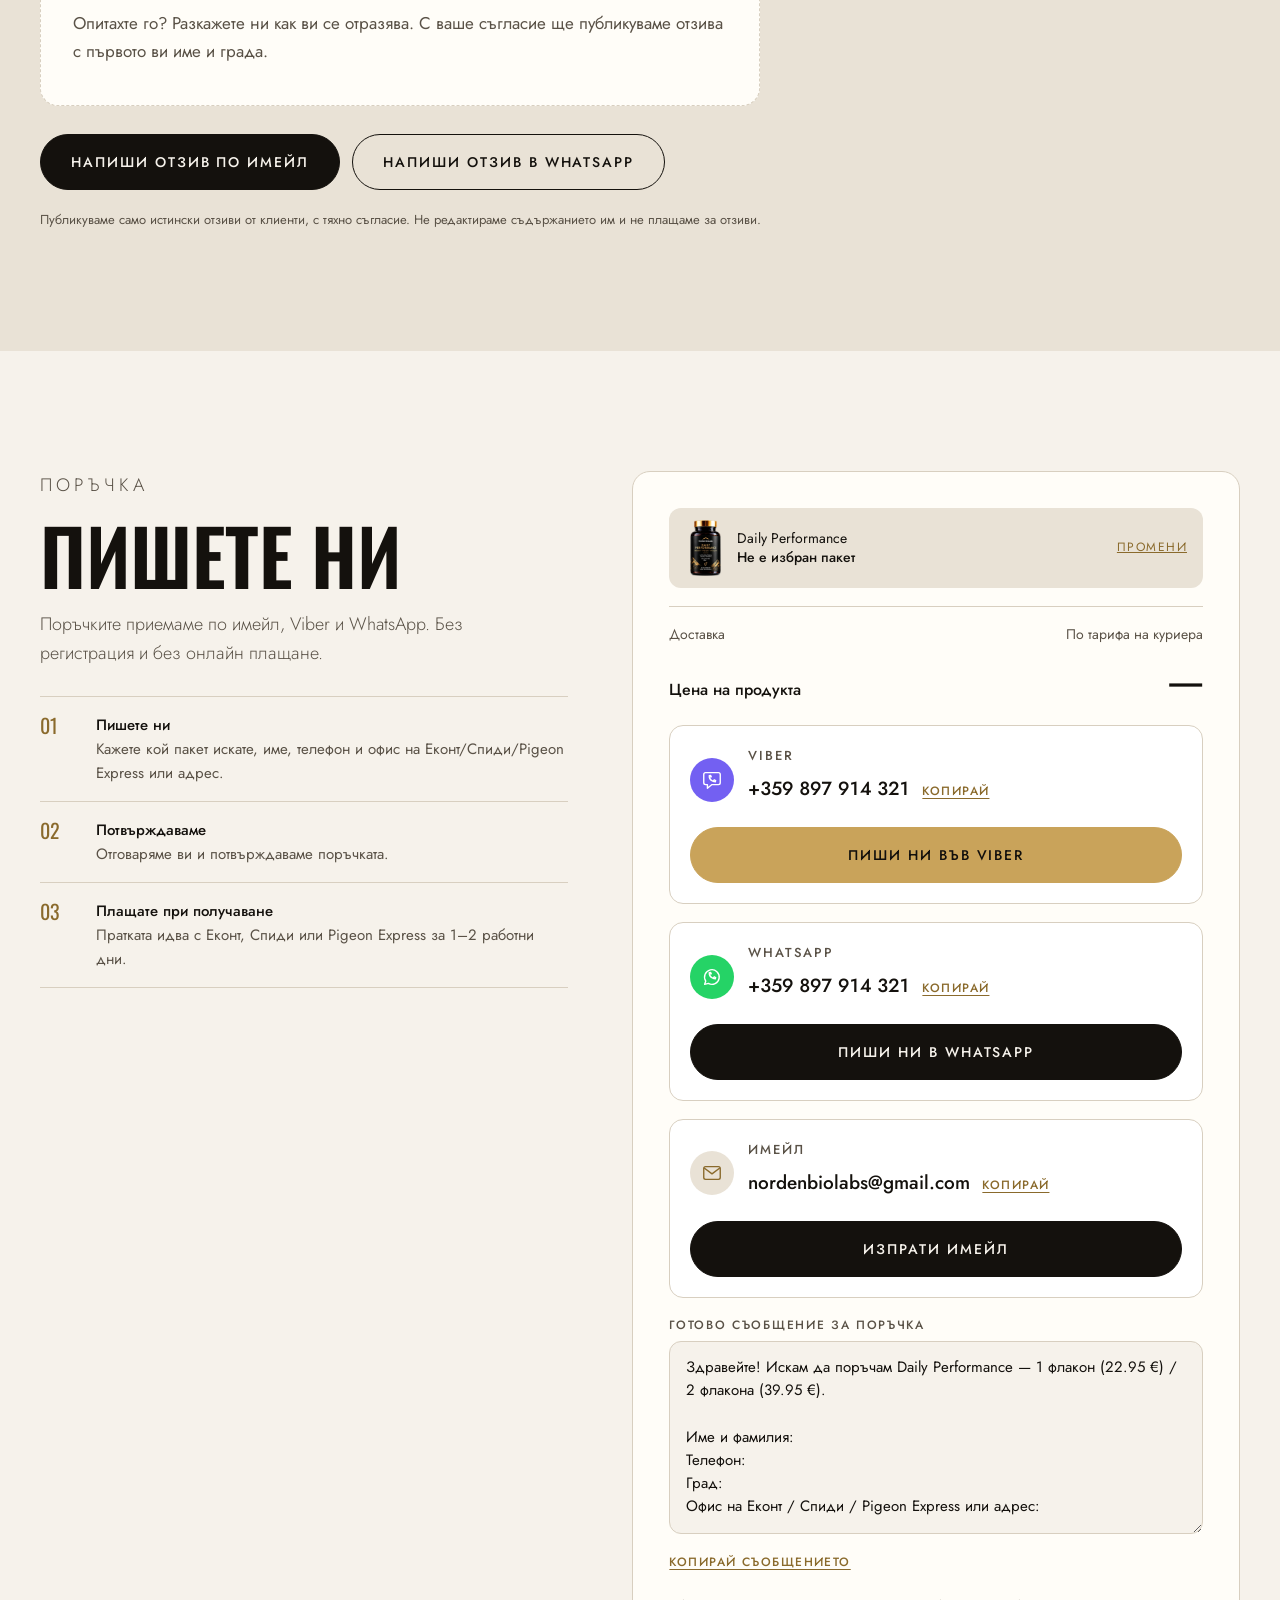
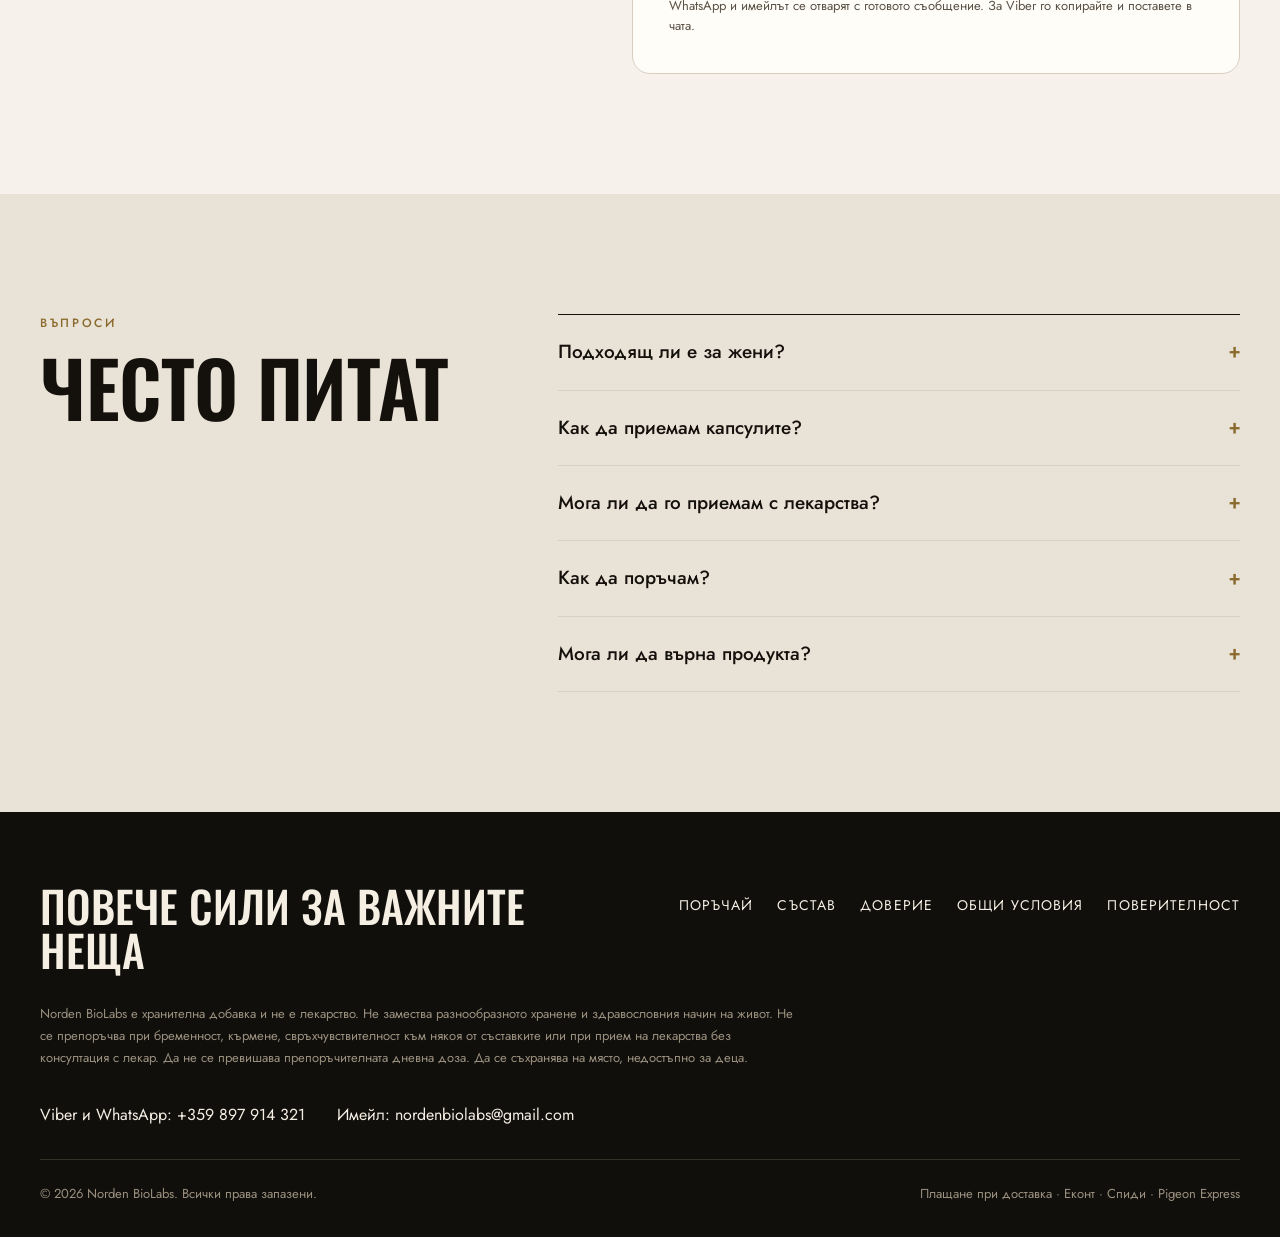
==== commit d601c522: "Add reviews section (real reviews only); URLs for nordenshops.com Co-Authored-By: Claude Opus 5.5 <n" ====
--- a/index.html
+++ b/index.html
@@ -5,7 +5,7 @@
 <meta name="viewport" content="width=device-width, initial-scale=1, viewport-fit=cover">
 <title>Daily Performance | Norden BioLabs — хранителна добавка за енергия и тонус</title>
 <meta name="description" content="Daily Performance от Norden BioLabs — хранителна добавка с L-цитрулин, ашваганда, бабини зъби и цинк. Прозрачен състав, плащане при доставка.">
-<link rel="canonical" href="https://nordenbiolabs-blip.github.io/nordenbiolabs/">
+<link rel="canonical" href="https://nordenshops.com/">
 <meta name="robots" content="index, follow">
 <meta name="theme-color" content="#14110d">
 <link rel="icon" href="favicon.ico" sizes="48x48">
@@ -17,17 +17,17 @@
 <meta property="og:locale" content="bg_BG">
 <meta property="og:title" content="Daily Performance — Norden BioLabs">
 <meta property="og:description" content="Хранителна добавка с L-цитрулин, ашваганда, бабини зъби и цинк. 30 капсули за 22.95 €, плащане при получаване. Не замества разнообразното хранене.">
-<meta property="og:url" content="https://nordenbiolabs-blip.github.io/nordenbiolabs/">
-<meta property="og:image" content="https://nordenbiolabs-blip.github.io/nordenbiolabs/images/og-image.jpg">
+<meta property="og:url" content="https://nordenshops.com/">
+<meta property="og:image" content="https://nordenshops.com/images/og-image.jpg">
 <meta property="og:image:width" content="1200">
 <meta property="og:image:height" content="630">
 <meta name="twitter:card" content="summary_large_image">
 <script type="application/ld+json">
 {"@context":"https://schema.org","@type":"Product","name":"Daily Performance","brand":{"@type":"Brand","name":"Norden BioLabs"},
 "description":"Хранителна добавка с L-цитрулин малат, бабини зъби, ашваганда и цинк. 30 капсули, по 1 капсула дневно.",
-"image":"https://nordenbiolabs-blip.github.io/nordenbiolabs/images/bottle.webp",
-"offers":[{"@type":"Offer","name":"1 флакон, 30 капсули","price":"22.95","priceCurrency":"EUR","availability":"https://schema.org/InStock","url":"https://nordenbiolabs-blip.github.io/nordenbiolabs/#produkt"},
-{"@type":"Offer","name":"2 флакона, 60 капсули","price":"39.95","priceCurrency":"EUR","availability":"https://schema.org/InStock","url":"https://nordenbiolabs-blip.github.io/nordenbiolabs/#produkt"}]}
+"image":"https://nordenshops.com/images/bottle.webp",
+"offers":[{"@type":"Offer","name":"1 флакон, 30 капсули","price":"22.95","priceCurrency":"EUR","availability":"https://schema.org/InStock","url":"https://nordenshops.com/#produkt"},
+{"@type":"Offer","name":"2 флакона, 60 капсули","price":"39.95","priceCurrency":"EUR","availability":"https://schema.org/InStock","url":"https://nordenshops.com/#produkt"}]}
 </script>
 <!-- ИЗМЕРВАНЕ: тук сложи Google Analytics 4 и/или Meta Pixel — само след банер за съгласие с бисквитки. -->
 <link rel="preconnect" href="https://fonts.googleapis.com">
@@ -60,6 +60,7 @@
     color-scheme: light;
   }
   * { box-sizing: border-box; }
+  [hidden] { display: none !important; }
   html { scroll-behavior: smooth; }
   body { margin: 0; background: var(--paper); color: var(--ink); font-family: var(--sans); font-size: 17px; line-height: 1.6; -webkit-font-smoothing: antialiased; overflow-x: hidden; }
   img { max-width: 100%; height: auto; display: block; }
@@ -90,7 +91,8 @@
   body::before { content: ""; position: fixed; inset: 0 0 auto; height: env(safe-area-inset-top, 0px); z-index: 60; background: var(--paper); }
   .site-header { position: sticky; top: env(safe-area-inset-top, 0px); z-index: 50; background: color-mix(in srgb, var(--paper) 90%, transparent); backdrop-filter: blur(12px); border-bottom: 1px solid var(--line); }
   .site-header .wrap { display: grid; grid-template-columns: 1fr auto 1fr; align-items: center; height: 70px; gap: 20px; }
-  .nav { display: flex; gap: 28px; }
+  .nav { display: flex; gap: 22px; }
+  @media (max-width: 1100px) { .nav { gap: 16px; } .nav a { letter-spacing: .06em; } }
   .nav a { font-size: 13px; letter-spacing: .12em; text-transform: uppercase; text-decoration: none; color: var(--ink-soft); }
   .nav a:hover { color: var(--ink); }
   .logo { display: flex; align-items: center; gap: 10px; text-decoration: none; color: var(--ink); justify-self: center; }
@@ -277,6 +279,26 @@
   @media (max-width: 1000px) { .trust-grid { grid-template-columns: 1fr 1fr; } }
   @media (max-width: 560px) { .trust-grid { grid-template-columns: 1fr; } }
 
+  /* Reviews */
+  .reviews { background: var(--stone); }
+  .rating-summary { display: grid; justify-items: end; gap: 4px; }
+  .rating-summary b { font-family: var(--display); font-size: 64px; font-weight: 500; line-height: 1; }
+  .rating-summary span { font-size: 14px; color: var(--ink-soft); }
+  .stars { color: var(--gold-deep); letter-spacing: 3px; font-size: 18px; }
+  .review-grid { display: grid; grid-template-columns: repeat(3, 1fr); gap: 16px; }
+  .review-grid:empty { display: none; }
+  .review { background: #fffdf8; border: 1px solid var(--line); border-radius: var(--r); padding: 28px; display: grid; gap: 14px; align-content: start; }
+  .review p { font-size: 16px; }
+  .review footer { display: flex; justify-content: space-between; gap: 12px; font-size: 13px; color: var(--ink-soft); border-top: 1px solid var(--line); padding-top: 12px; }
+  .review footer b { color: var(--ink); font-weight: 500; }
+  .review-empty { background: #fffdf8; border: 1px dashed var(--line); border-radius: var(--r); padding: 40px 32px; display: grid; gap: 10px; max-width: 720px; }
+  .review-empty-title { font-size: 20px; font-weight: 500; }
+  .review-empty p:last-child { color: var(--ink-soft); }
+  .review-cta { display: flex; flex-wrap: wrap; gap: 12px; margin-top: 28px; }
+  .review-note { margin-top: 20px; font-size: 13px; color: var(--ink-soft); }
+  @media (max-width: 1000px) { .review-grid { grid-template-columns: 1fr 1fr; } }
+  @media (max-width: 640px) { .review-grid { grid-template-columns: 1fr; } .rating-summary { justify-items: start; } .review-empty { padding: 28px 22px; } .review-cta .btn { width: 100%; } }
+
   /* Ritual */
   .ritual { background: var(--night); color: var(--cream); }
   .ritual h2 { color: var(--cream); font-size: clamp(56px, 11vw, 168px); margin-top: 20px; }
@@ -392,9 +414,10 @@
 <header class="site-header">
   <div class="wrap">
     <nav class="nav" aria-label="Основна навигация">
-      <a href="#sastav">Ползи и състав</a>
+      <a href="#sastav">Ползи</a>
       <a href="#produkt">Цена</a>
       <a href="#doverie">Доверие</a>
+      <a href="#otzivi">Отзиви</a>
       <a href="#faq">Въпроси</a>
     </nav>
     <a class="logo" href="#top" aria-label="Norden BioLabs — начало">
@@ -650,6 +673,32 @@
     </div>
   </section>
 
+  <section class="section reviews" id="otzivi">
+    <div class="wrap">
+      <div class="head-row">
+        <div>
+          <p class="eyebrow">Отзиви</p>
+          <h2>Какво казват клиентите</h2>
+        </div>
+        <div class="rating-summary" id="ratingSummary" hidden>
+          <b id="ratingAvg">5.0</b>
+          <span class="stars" id="ratingStars" aria-hidden="true"></span>
+          <span id="ratingCount"></span>
+        </div>
+      </div>
+      <div class="review-grid" id="reviewGrid"></div>
+      <div class="review-empty" id="reviewEmpty">
+        <p class="review-empty-title">Daily Performance е нов продукт и събираме първите отзиви.</p>
+        <p>Опитахте го? Разкажете ни как ви се отразява. С ваше съгласие ще публикуваме отзива с първото ви име и града.</p>
+      </div>
+      <div class="review-cta">
+        <a class="btn btn-dark" id="reviewMail" href="mailto:nordenbiolabs@gmail.com">Напиши отзив по имейл</a>
+        <a class="btn btn-line" id="reviewWa" href="https://wa.me/359897914321" target="_blank" rel="noopener">Напиши отзив в WhatsApp</a>
+      </div>
+      <p class="review-note">Публикуваме само истински отзиви от клиенти, с тяхно съгласие. Не редактираме съдържанието им и не плащаме за отзиви.</p>
+    </div>
+  </section>
+
   <section class="section" id="kontakt">
     <div class="wrap checkout">
       <div class="checkout-intro">
@@ -707,10 +756,6 @@
     </div>
   </section>
 
-  <!--
-    ОТЗИВИ: тук добави САМО истински отзиви от клиенти (с тяхно съгласие).
-    Измислени отзиви са подвеждаща реклама и нарушават правилата на Meta и закона.
-  -->
 
   <section class="section faq" id="faq">
     <div class="wrap">
@@ -847,6 +892,39 @@
       });
     });
 
+
+    // ОТЗИВИ: добавяй САМО истински отзиви, с изричното съгласие на клиента.
+    // Пример: { name: 'Иван', city: 'София', stars: 5, date: '11.2026', text: 'Текстът на клиента, без редакция.' },
+    var REVIEWS = [
+    ];
+    (function renderReviews() {
+      var grid = document.getElementById('reviewGrid');
+      var star = function (n) { return '★★★★★'.slice(0, n) + '☆☆☆☆☆'.slice(0, 5 - n); };
+      var esc = function (t) { var d = document.createElement('div'); d.textContent = t; return d.innerHTML; };
+      REVIEWS.forEach(function (r) {
+        var el = document.createElement('article');
+        el.className = 'review';
+        el.innerHTML = '<span class="stars" aria-label="' + r.stars + ' от 5">' + star(r.stars) + '</span>' +
+          '<p>' + esc(r.text) + '</p>' +
+          '<footer><b>' + esc(r.name) + (r.city ? ', ' + esc(r.city) : '') + '</b><span>' + esc(r.date || '') + '</span></footer>';
+        grid.appendChild(el);
+      });
+      if (REVIEWS.length) {
+        var avg = REVIEWS.reduce(function (a, r) { return a + r.stars; }, 0) / REVIEWS.length;
+        document.getElementById('reviewEmpty').hidden = true;
+        document.getElementById('ratingSummary').hidden = false;
+        document.getElementById('ratingAvg').textContent = avg.toFixed(1);
+        document.getElementById('ratingStars').textContent = star(Math.round(avg));
+        document.getElementById('ratingCount').textContent = REVIEWS.length + (REVIEWS.length === 1 ? ' отзив' : ' отзива');
+        document.querySelector('.review-cta .btn-dark').textContent = 'Добави своя отзив';
+      }
+      var tpl = 'Здравейте! Ето моя отзив за Daily Performance.\n\nИме (както да се публикува): \nГрад: \nОценка от 1 до 5: \nОтзив: \n\n' +
+        'Съгласен/на съм отзивът ми да бъде публикуван на сайта с името и града ми.';
+      document.getElementById('reviewMail').href = 'mailto:nordenbiolabs@gmail.com?subject=' +
+        encodeURIComponent('Отзив за Daily Performance') + '&body=' + encodeURIComponent(tpl);
+      document.getElementById('reviewWa').href = 'https://wa.me/359897914321?text=' + encodeURIComponent(tpl);
+    })();
+
     // Тук може да се изпрати Meta Pixel събитие при клик на Viber/имейл: fbq('track', 'Contact');
   })();
 </script>
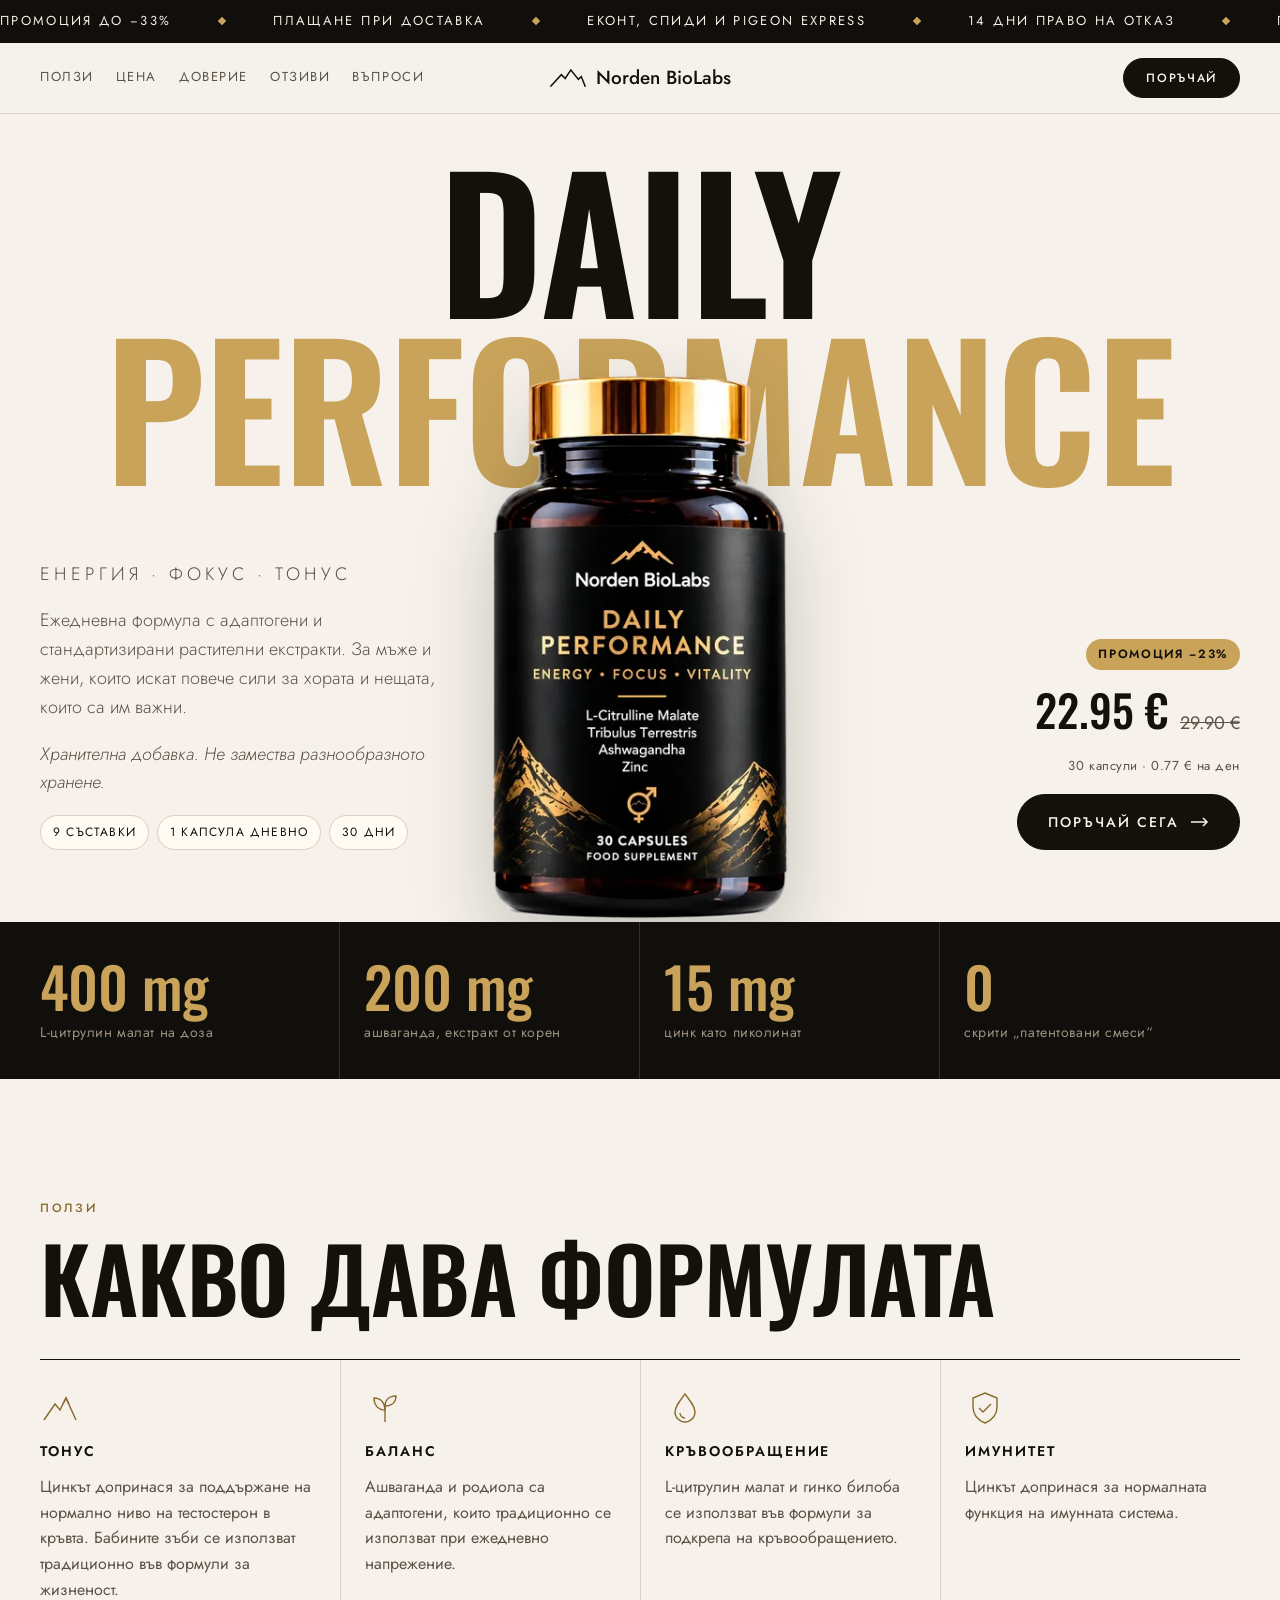
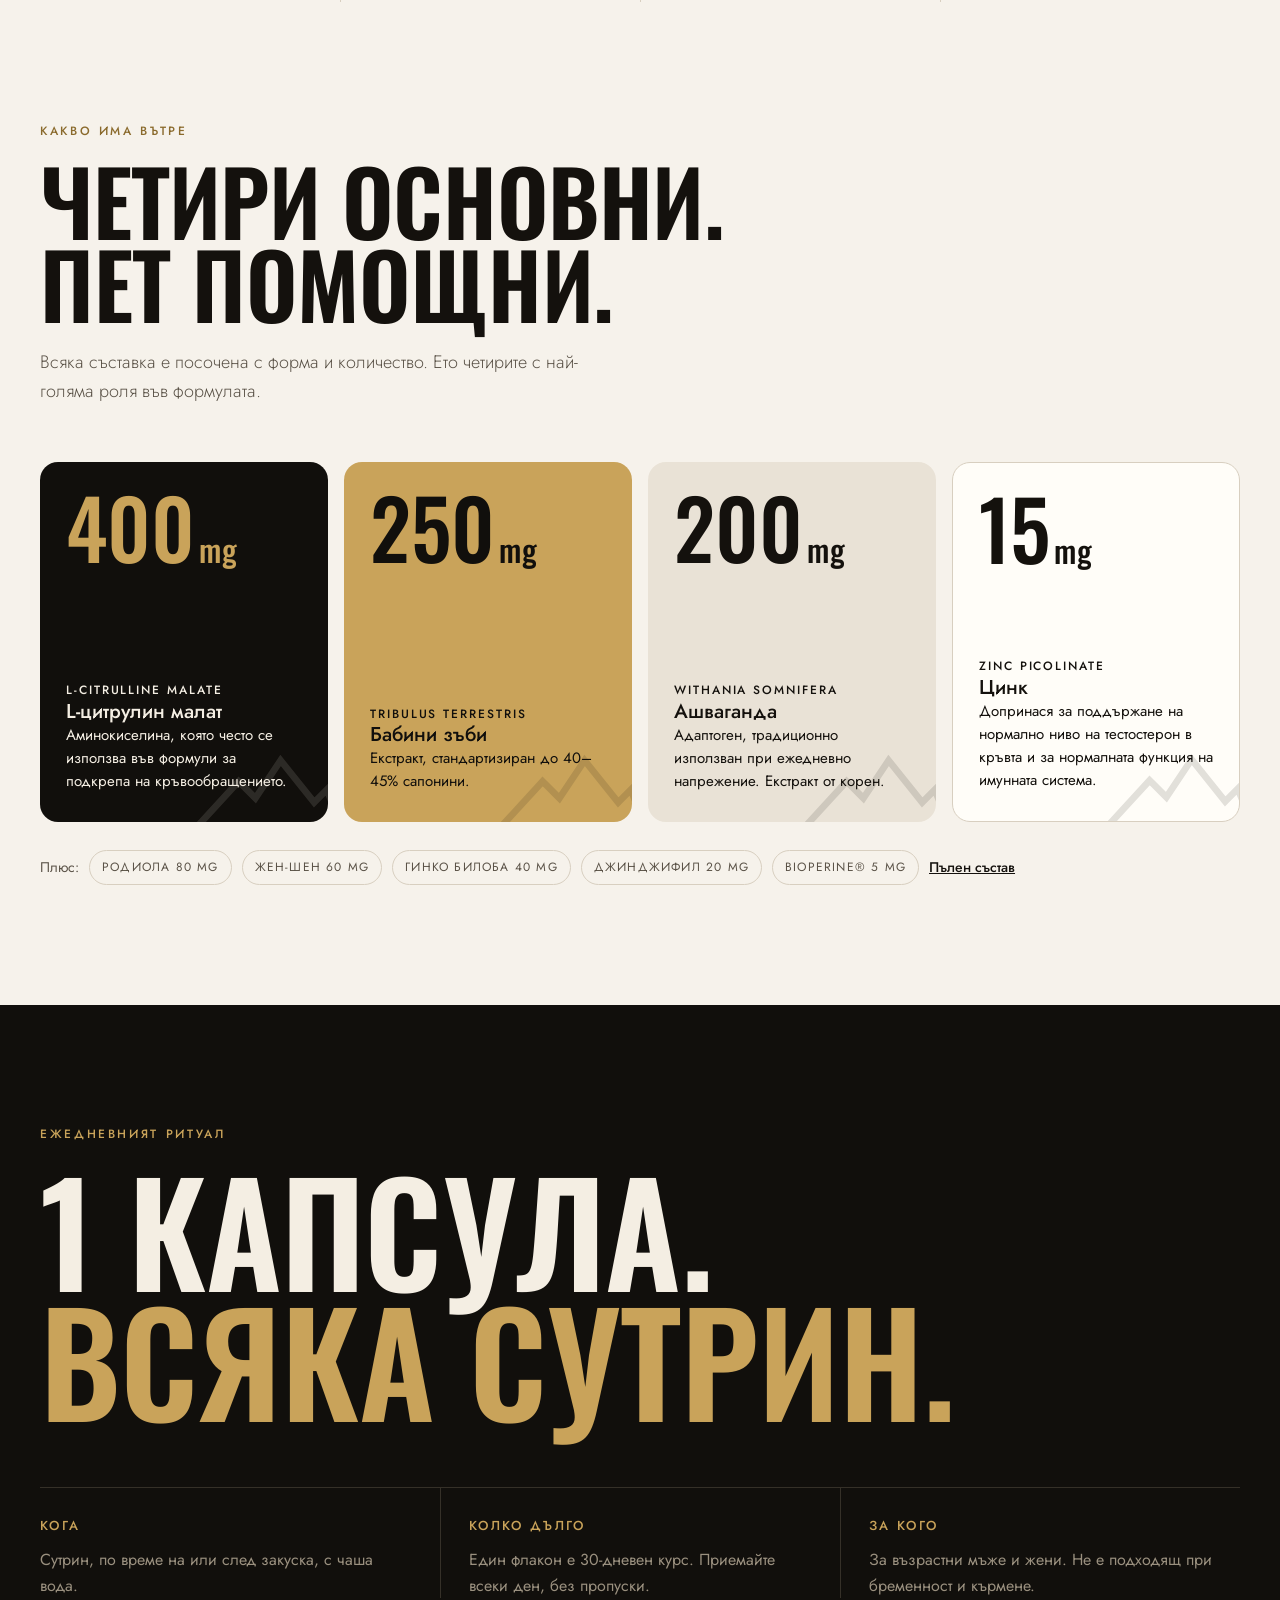
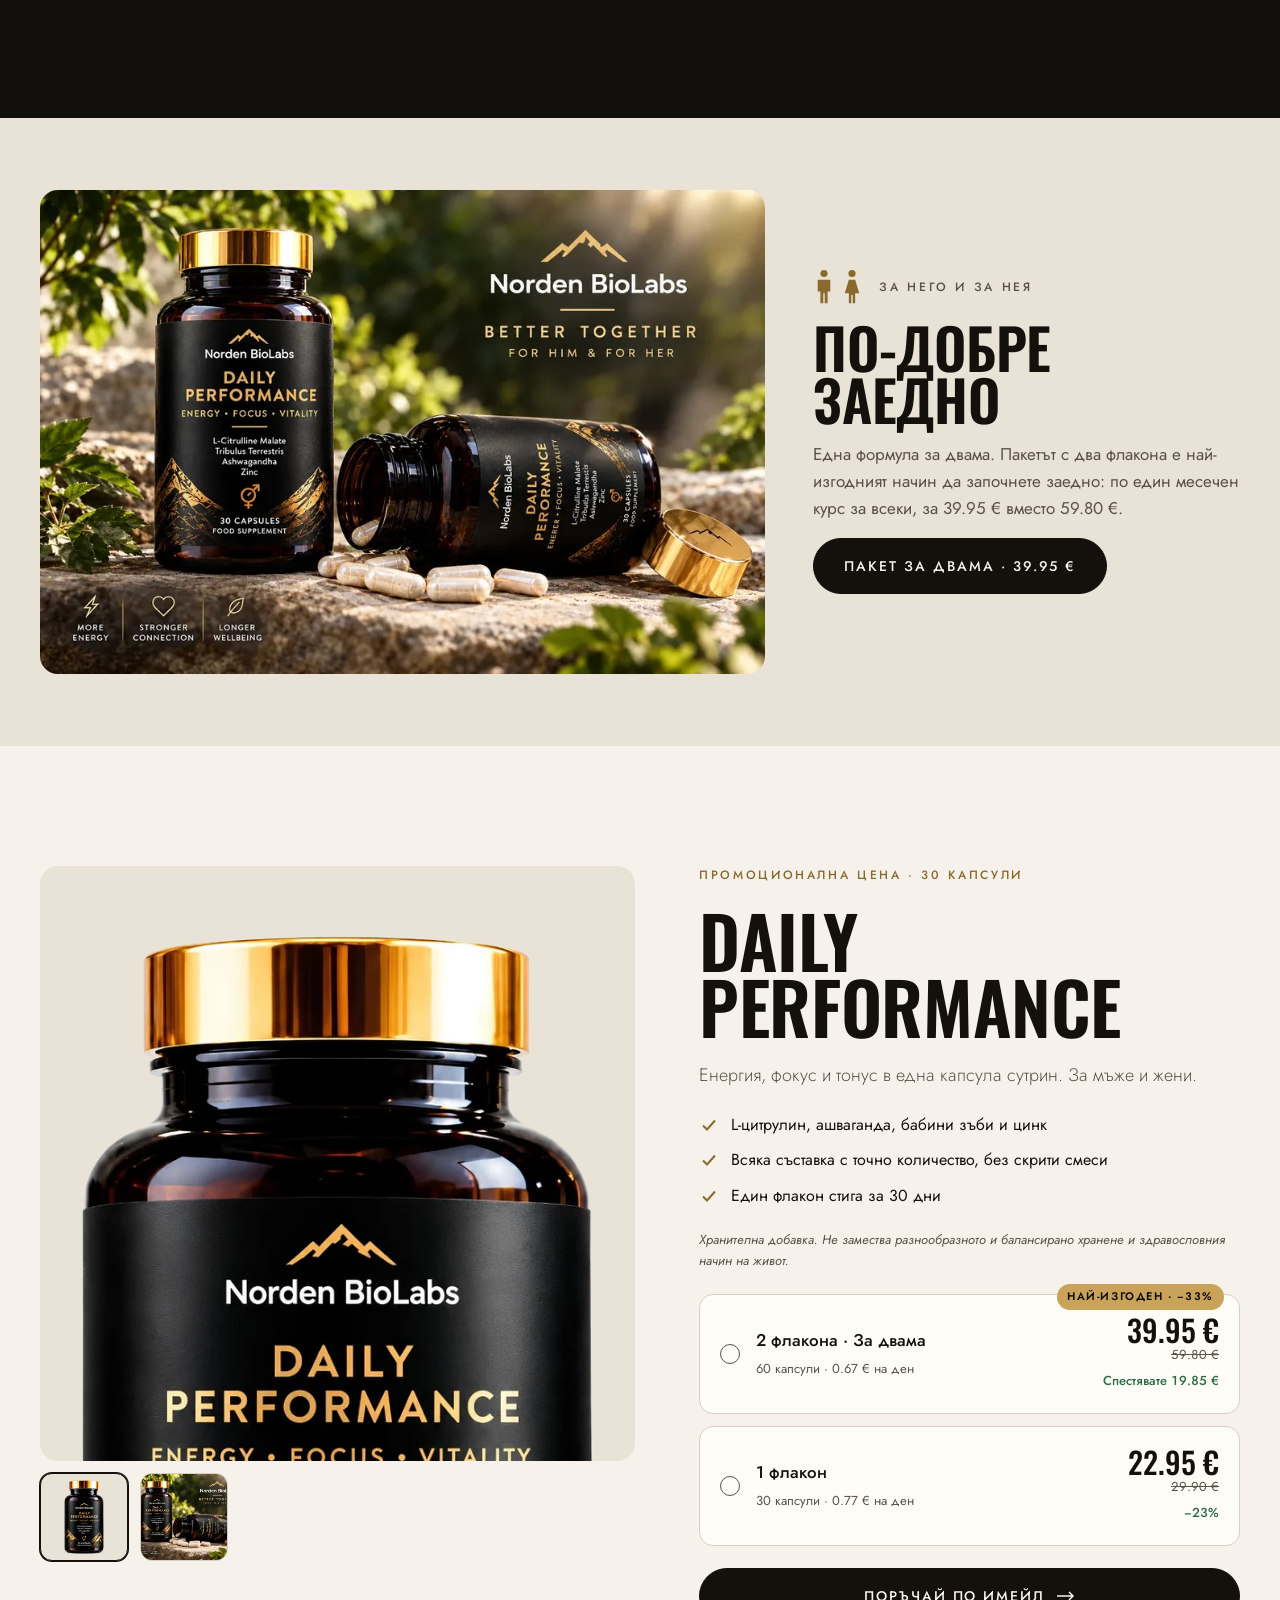
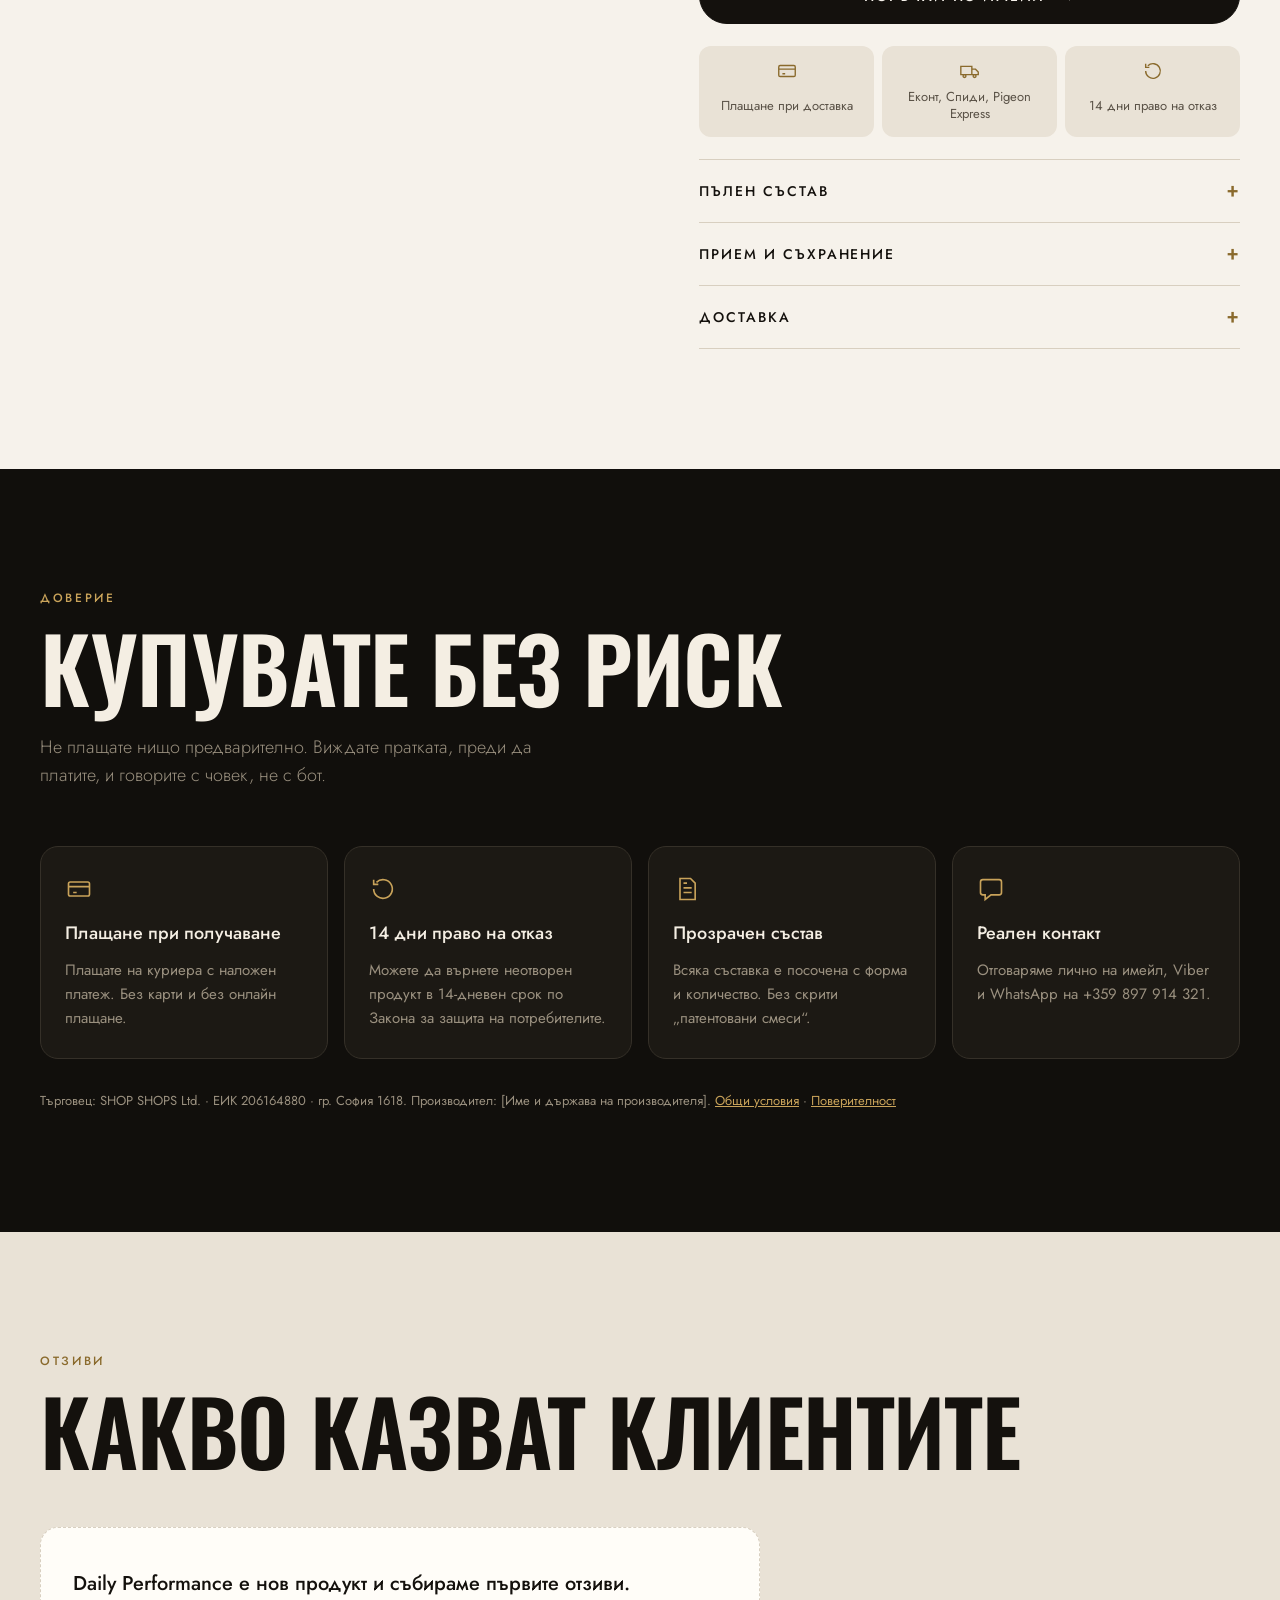
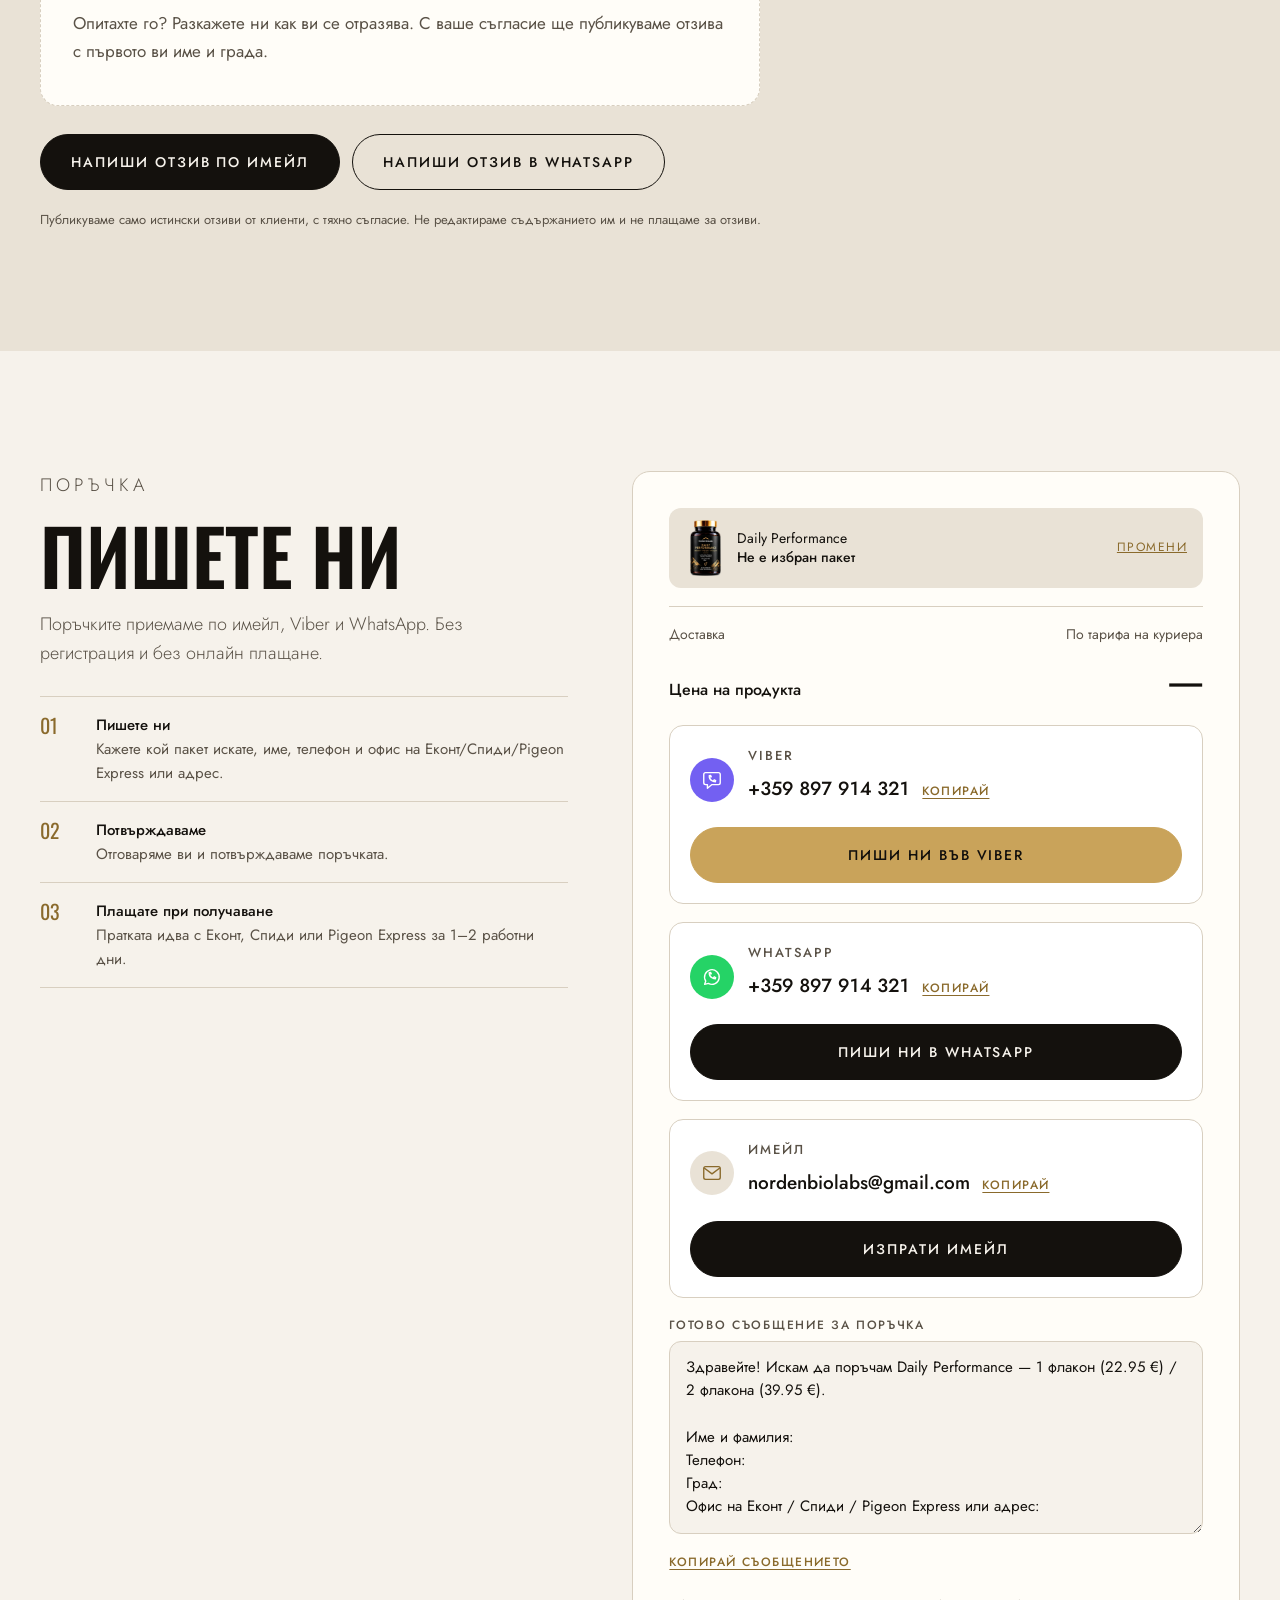
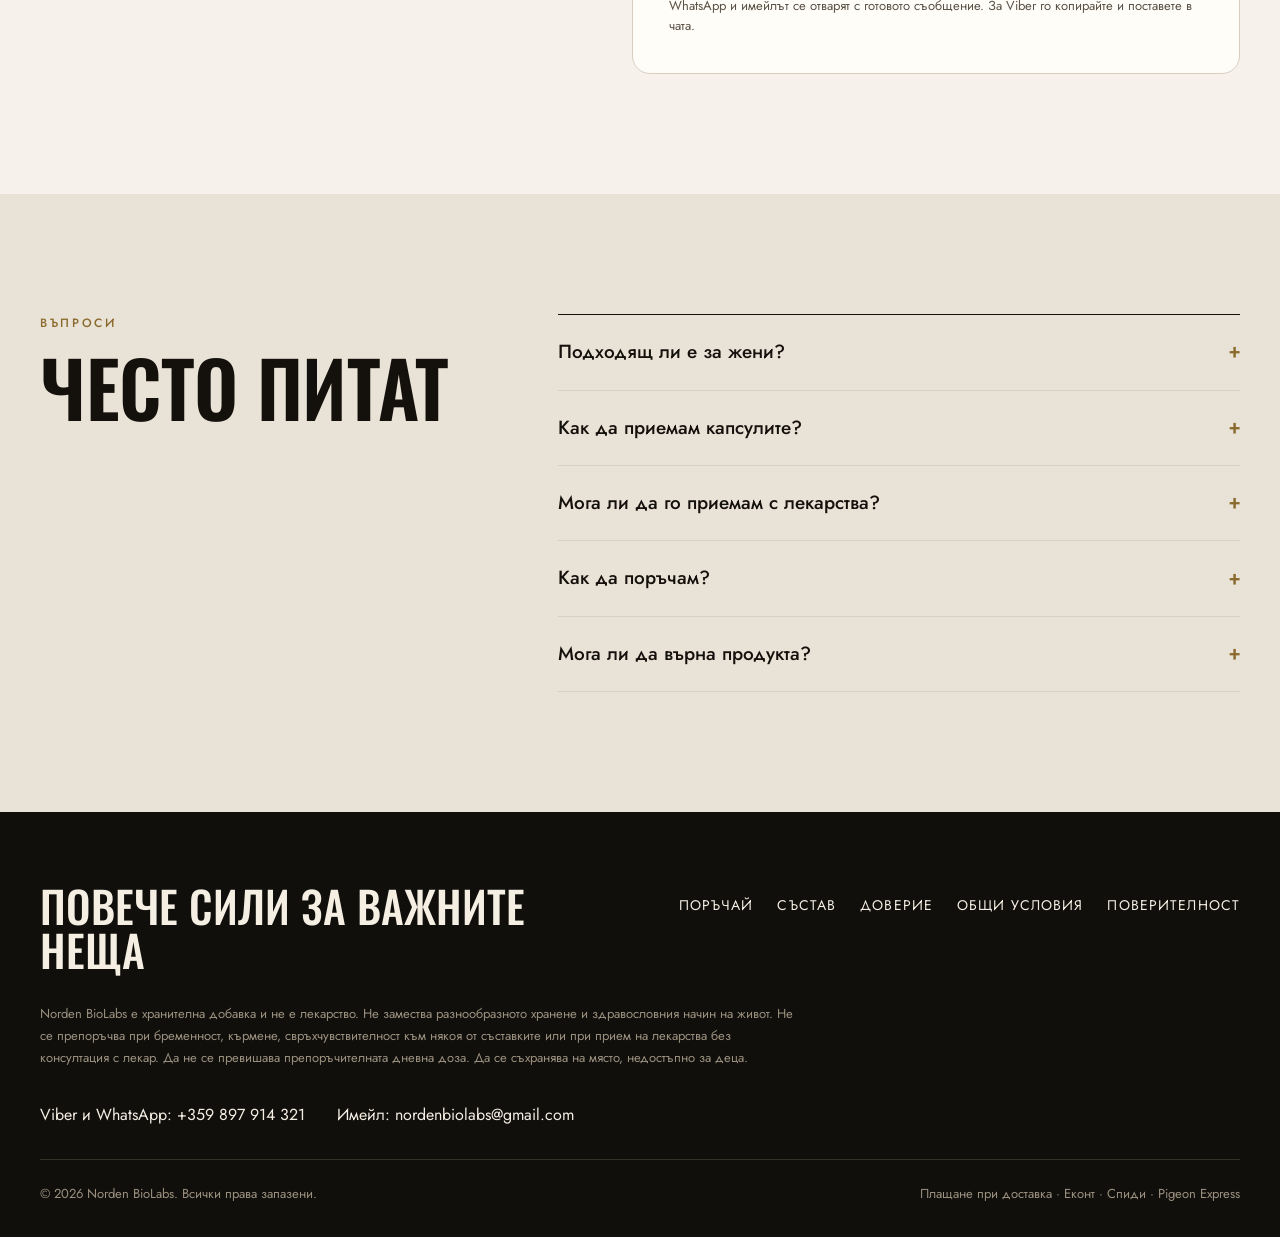
==== commit f4018a7d: "Share preview: full banner image and complete Open Graph tags Co-Authored-By: Claude Opus 5.5 <norep" ====
--- a/index.html
+++ b/index.html
@@ -12,16 +12,22 @@
 <link rel="icon" href="icon-192.png" type="image/png" sizes="192x192">
 <link rel="apple-touch-icon" href="apple-touch-icon.png">
 <link rel="manifest" href="site.webmanifest">
-<meta property="og:type" content="product">
+<meta property="og:type" content="website">
 <meta property="og:site_name" content="Norden BioLabs">
 <meta property="og:locale" content="bg_BG">
 <meta property="og:title" content="Daily Performance — Norden BioLabs">
 <meta property="og:description" content="Хранителна добавка с L-цитрулин, ашваганда, бабини зъби и цинк. 30 капсули за 22.95 €, плащане при получаване. Не замества разнообразното хранене.">
 <meta property="og:url" content="https://nordenshops.com/">
-<meta property="og:image" content="https://nordenshops.com/images/og-image.jpg">
+<meta property="og:image" content="https://nordenshops.com/images/og-image.jpg?v=2">
+<meta property="og:image:secure_url" content="https://nordenshops.com/images/og-image.jpg?v=2">
+<meta property="og:image:type" content="image/jpeg">
+<meta property="og:image:alt" content="Два флакона Norden BioLabs Daily Performance с капсули върху камък">
 <meta property="og:image:width" content="1200">
 <meta property="og:image:height" content="630">
 <meta name="twitter:card" content="summary_large_image">
+<meta name="twitter:title" content="Daily Performance — Norden BioLabs">
+<meta name="twitter:description" content="Хранителна добавка с L-цитрулин, ашваганда, бабини зъби и цинк. 30 капсули за 22.95 €.">
+<meta name="twitter:image" content="https://nordenshops.com/images/og-image.jpg?v=2">
 <script type="application/ld+json">
 {"@context":"https://schema.org","@type":"Product","name":"Daily Performance","brand":{"@type":"Brand","name":"Norden BioLabs"},
 "description":"Хранителна добавка с L-цитрулин малат, бабини зъби, ашваганда и цинк. 30 капсули, по 1 капсула дневно.",
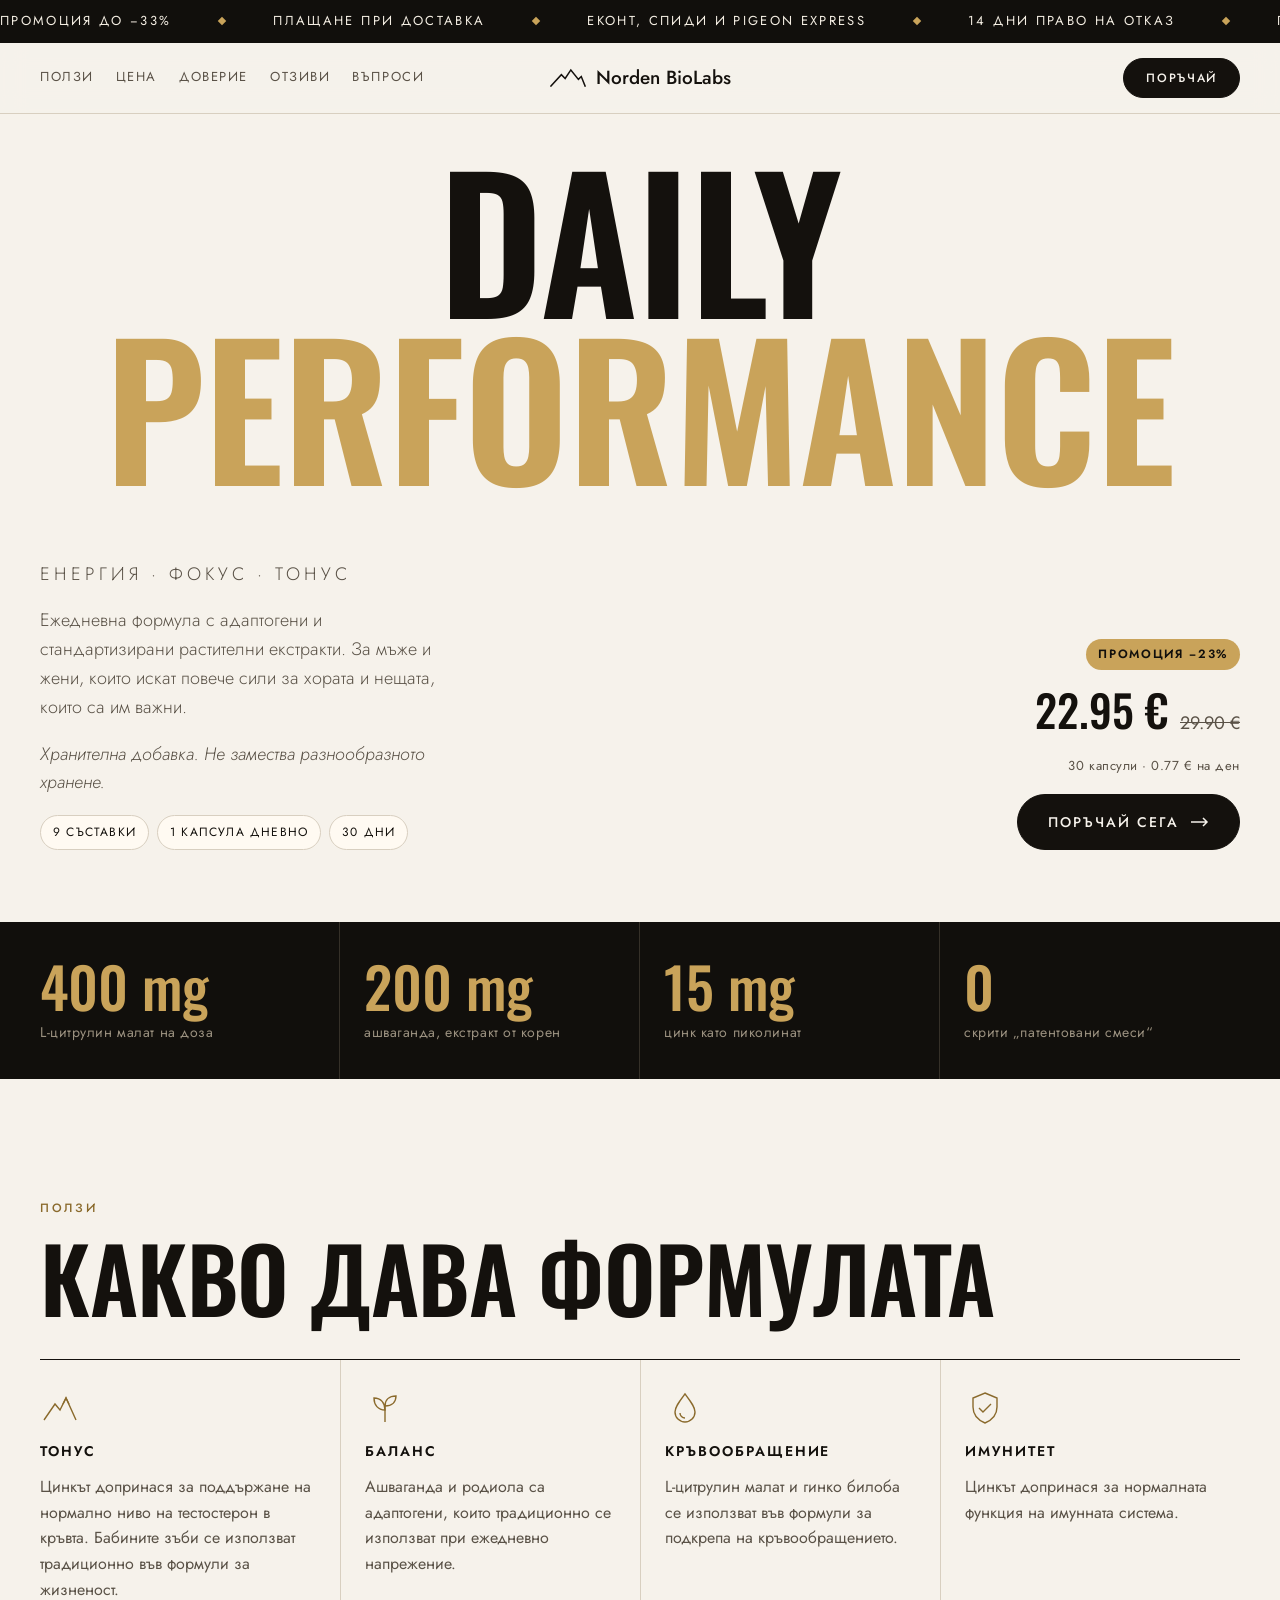
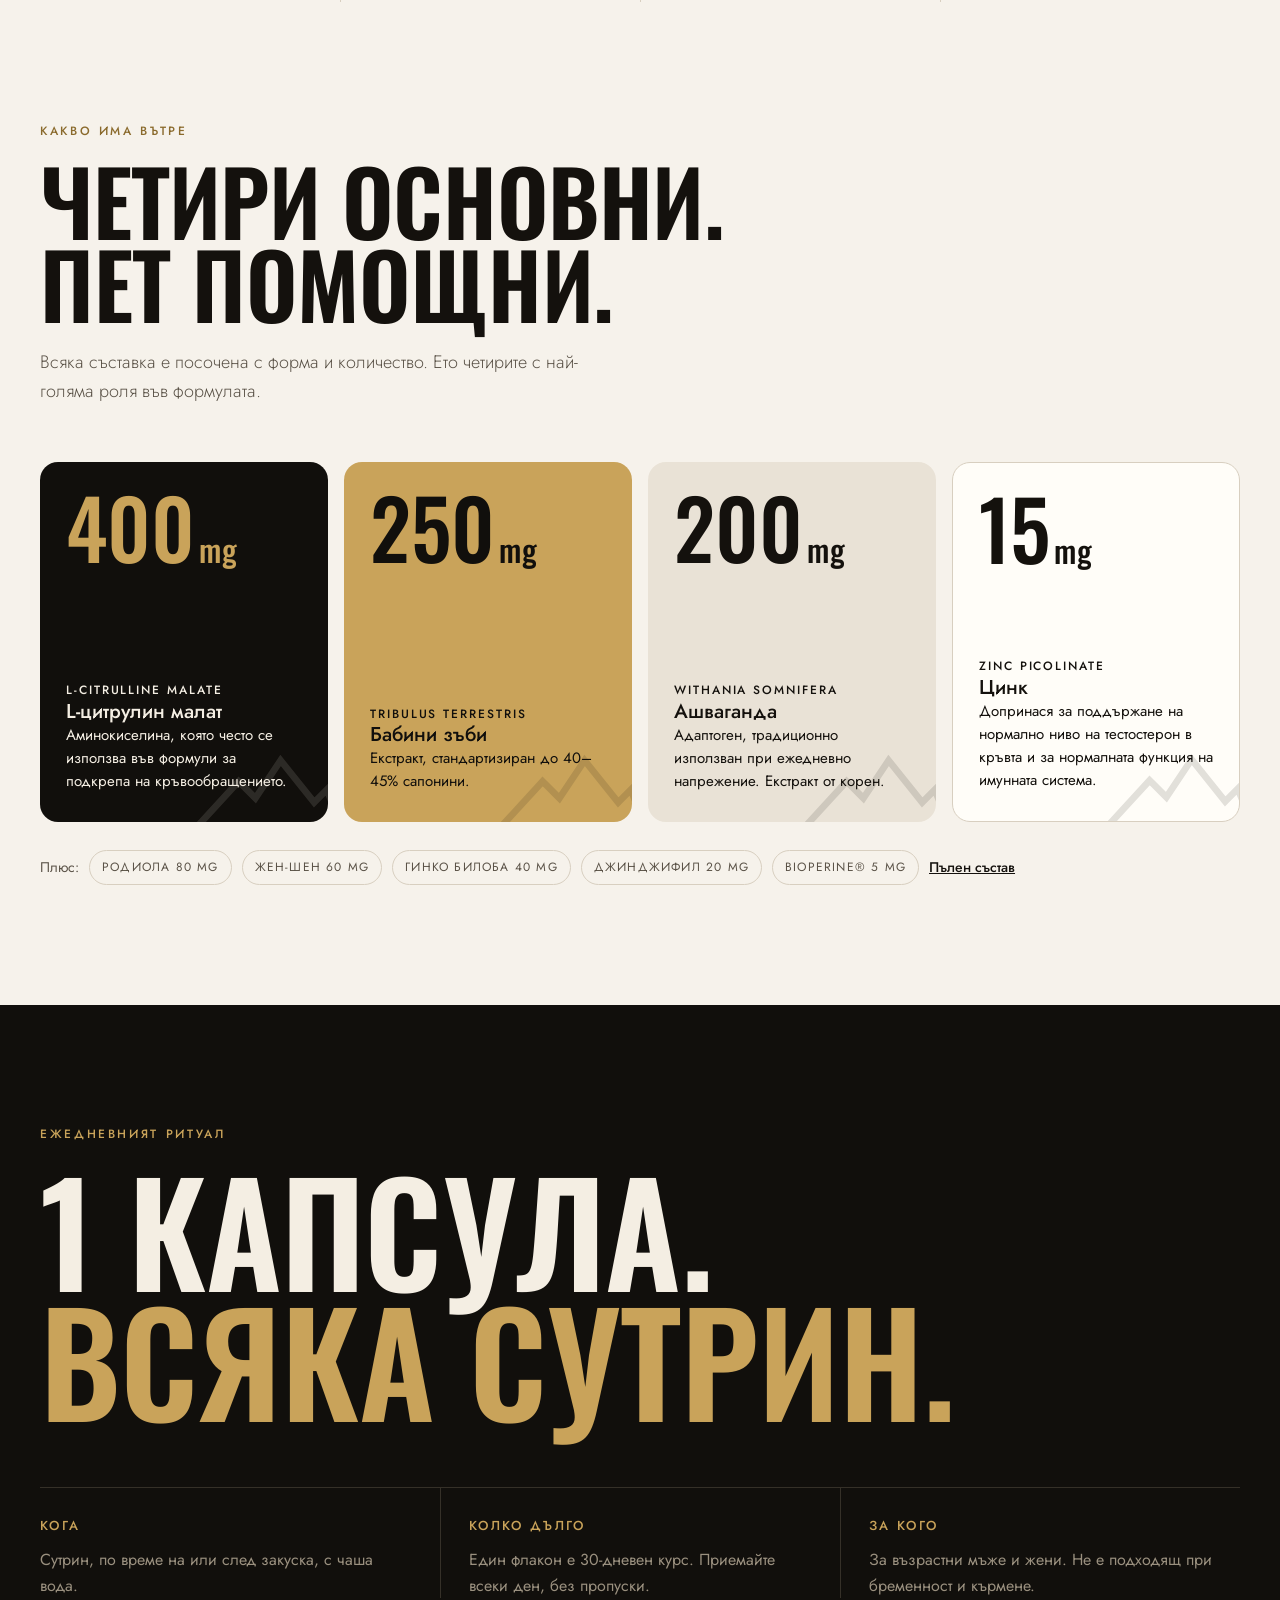
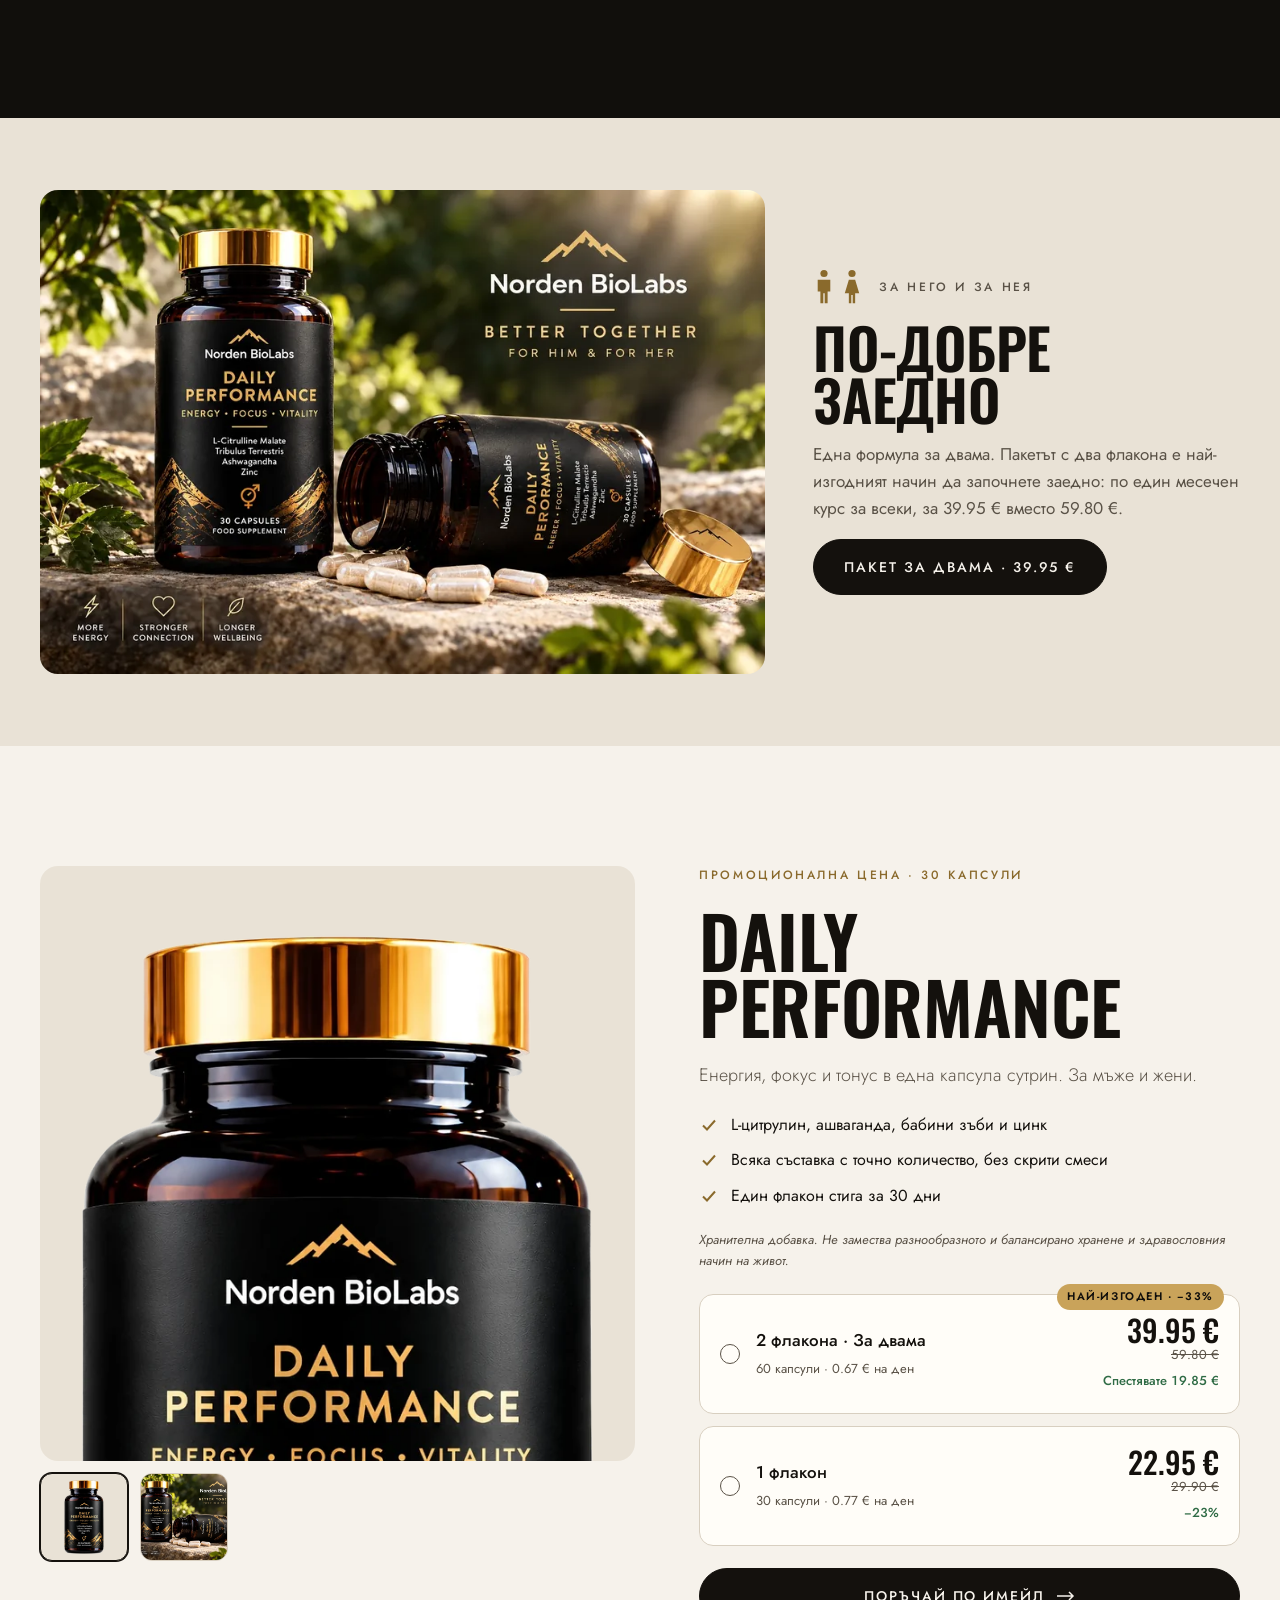
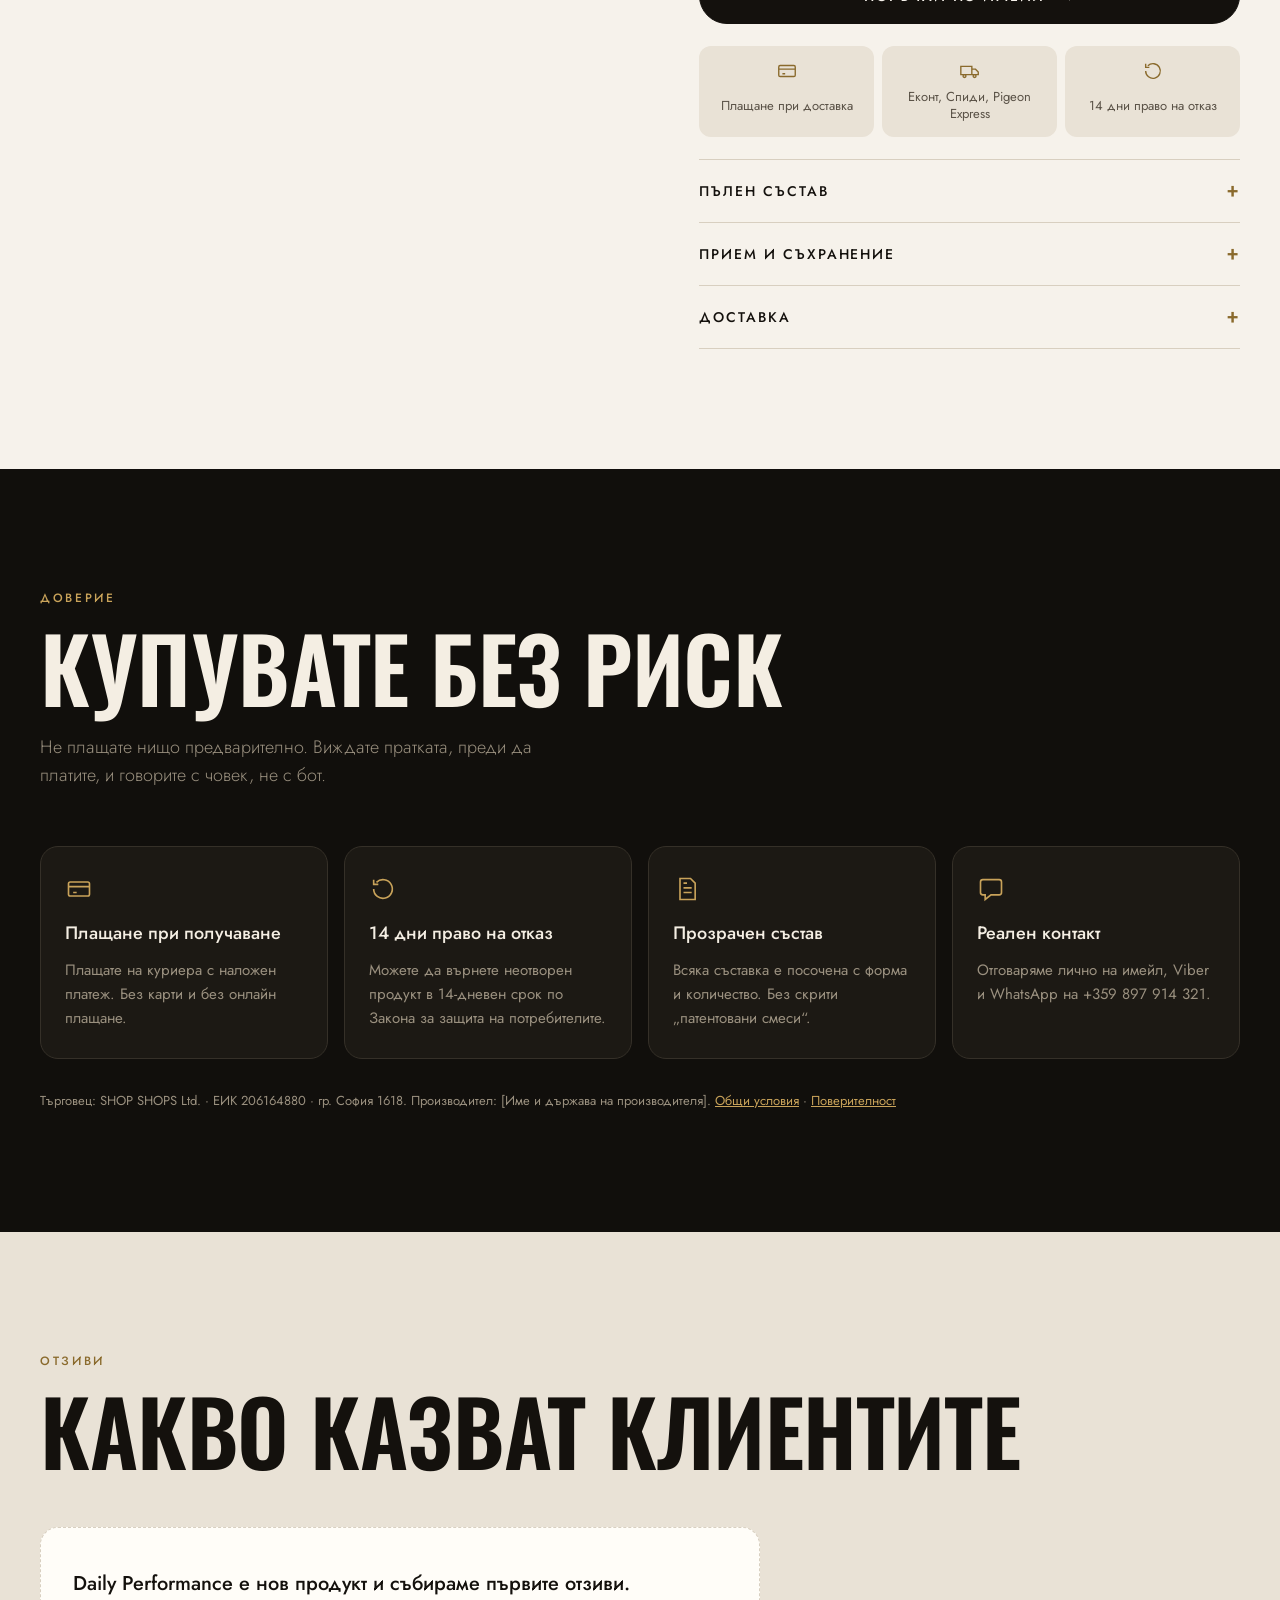
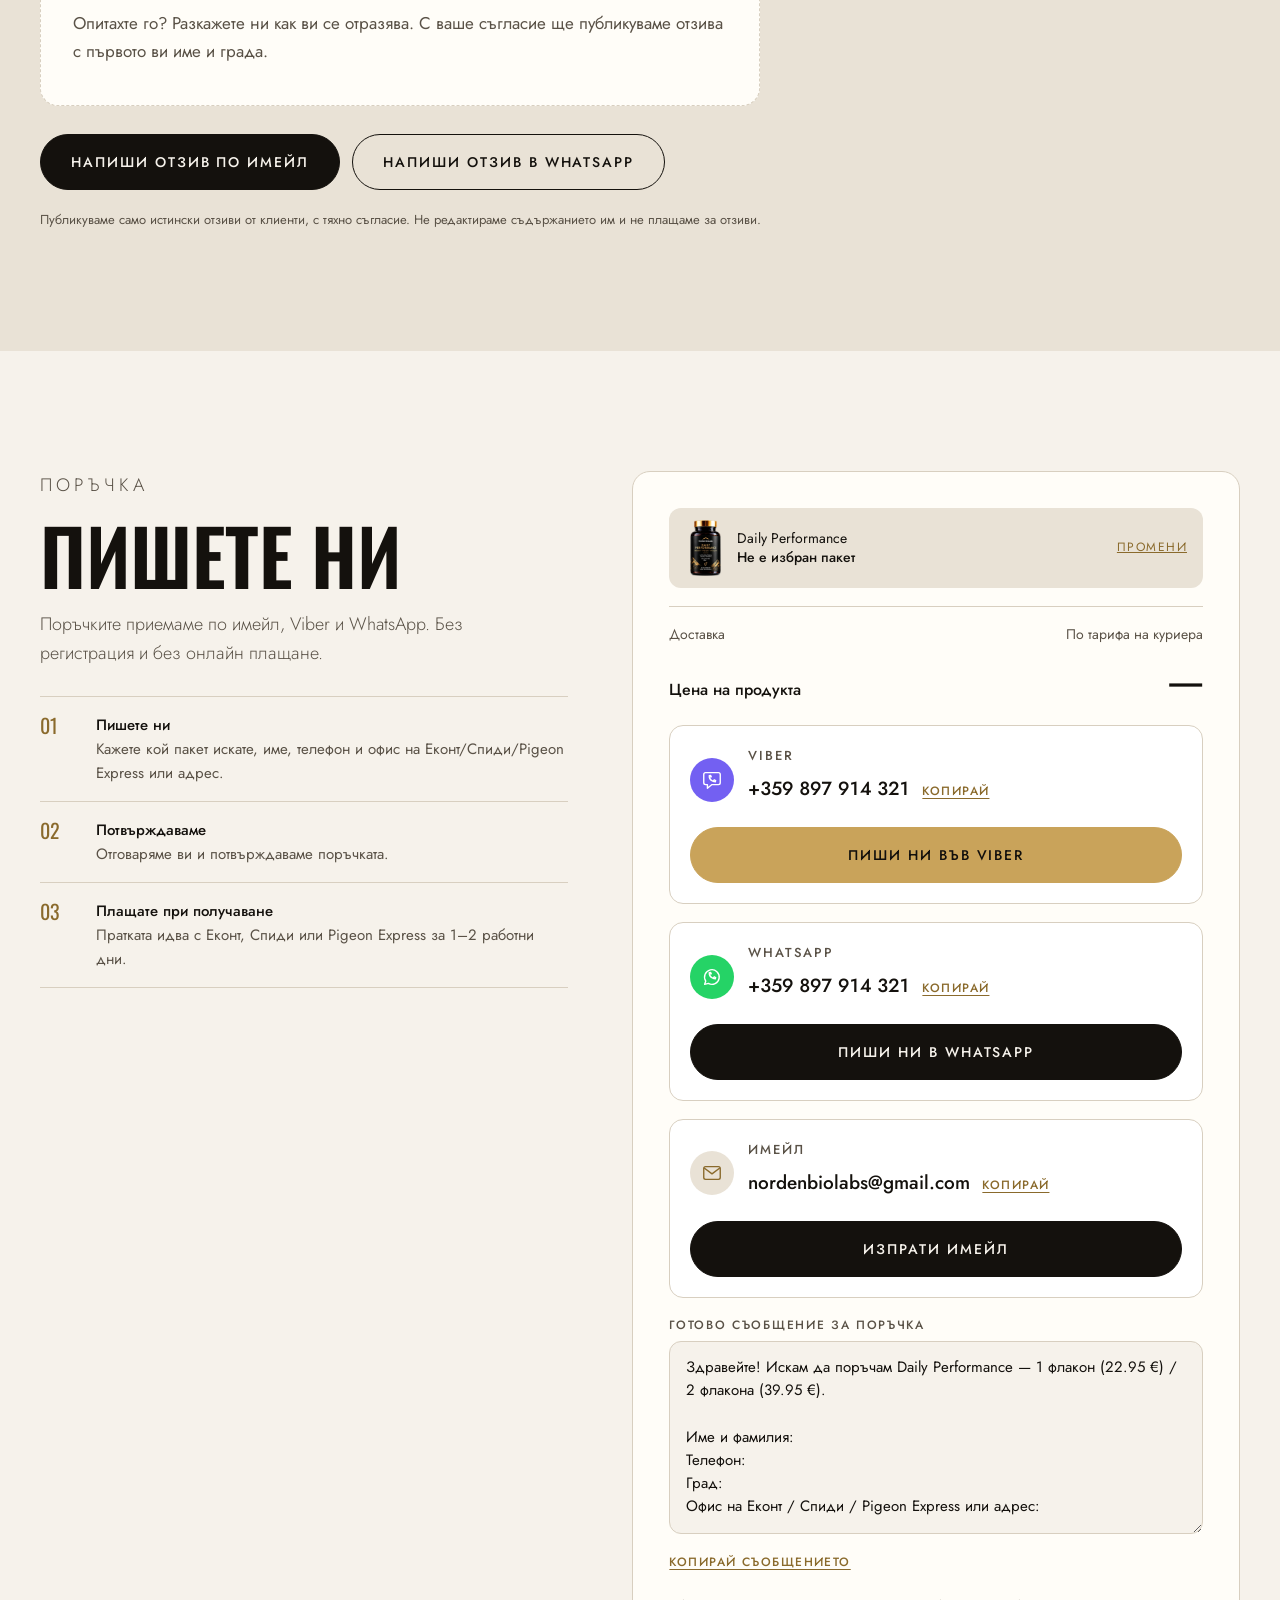
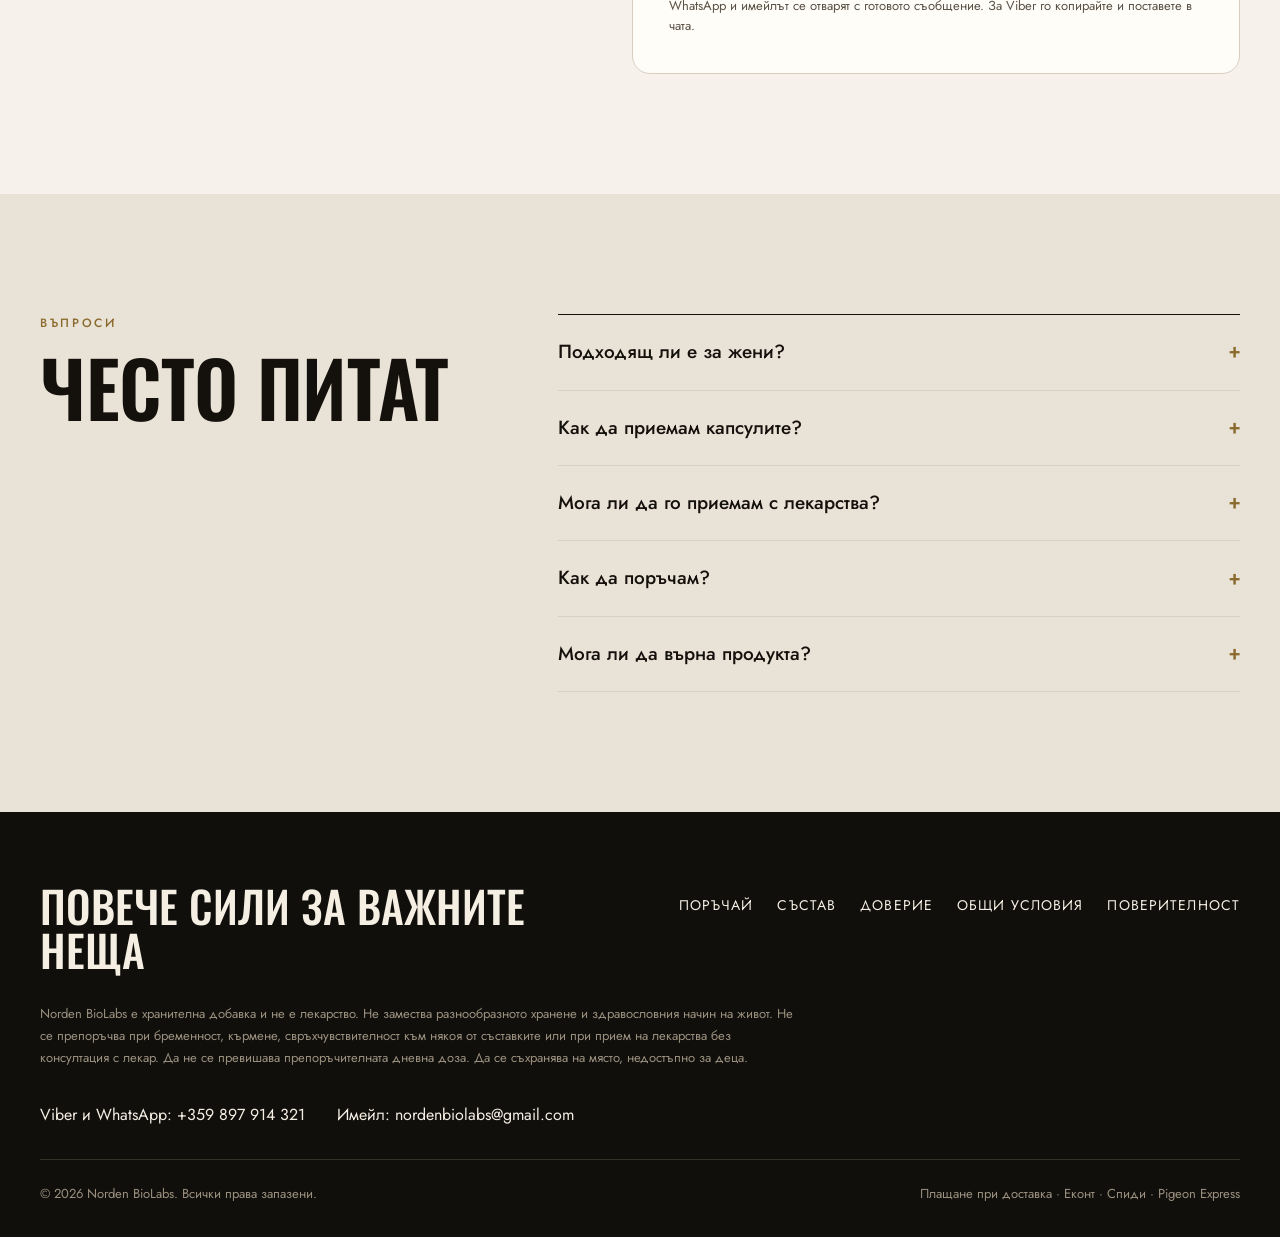
==== commit 6cfa8637: "Share image without the bottom icon strip Co-Authored-By: Claude Opus 5.5 <noreply@anthropic.com> Cl" ====
--- a/index.html
+++ b/index.html
@@ -18,8 +18,8 @@
 <meta property="og:title" content="Daily Performance — Norden BioLabs">
 <meta property="og:description" content="Хранителна добавка с L-цитрулин, ашваганда, бабини зъби и цинк. 30 капсули за 22.95 €, плащане при получаване. Не замества разнообразното хранене.">
 <meta property="og:url" content="https://nordenshops.com/">
-<meta property="og:image" content="https://nordenshops.com/images/og-image.jpg?v=2">
-<meta property="og:image:secure_url" content="https://nordenshops.com/images/og-image.jpg?v=2">
+<meta property="og:image" content="https://nordenshops.com/images/og-image.jpg?v=3">
+<meta property="og:image:secure_url" content="https://nordenshops.com/images/og-image.jpg?v=3">
 <meta property="og:image:type" content="image/jpeg">
 <meta property="og:image:alt" content="Два флакона Norden BioLabs Daily Performance с капсули върху камък">
 <meta property="og:image:width" content="1200">
@@ -27,7 +27,7 @@
 <meta name="twitter:card" content="summary_large_image">
 <meta name="twitter:title" content="Daily Performance — Norden BioLabs">
 <meta name="twitter:description" content="Хранителна добавка с L-цитрулин, ашваганда, бабини зъби и цинк. 30 капсули за 22.95 €.">
-<meta name="twitter:image" content="https://nordenshops.com/images/og-image.jpg?v=2">
+<meta name="twitter:image" content="https://nordenshops.com/images/og-image.jpg?v=3">
 <script type="application/ld+json">
 {"@context":"https://schema.org","@type":"Product","name":"Daily Performance","brand":{"@type":"Brand","name":"Norden BioLabs"},
 "description":"Хранителна добавка с L-цитрулин малат, бабини зъби, ашваганда и цинк. 30 капсули, по 1 капсула дневно.",
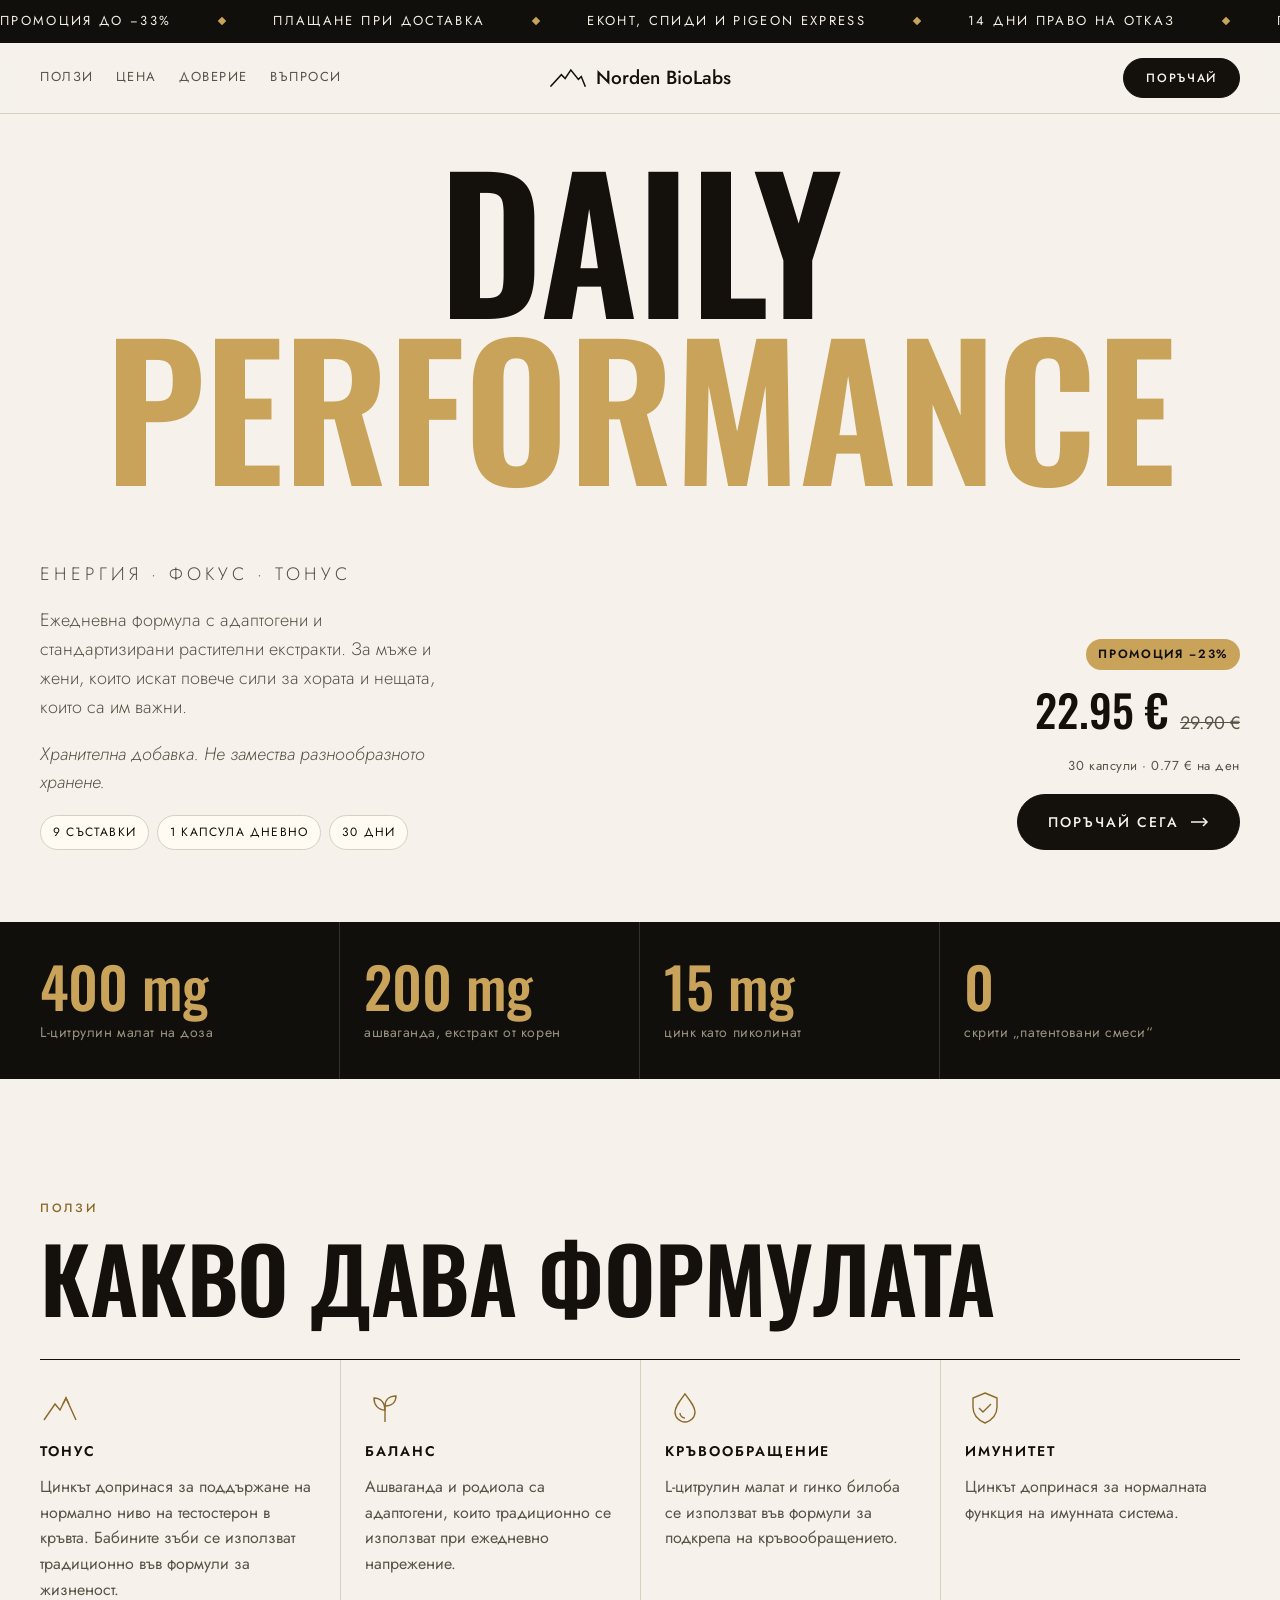
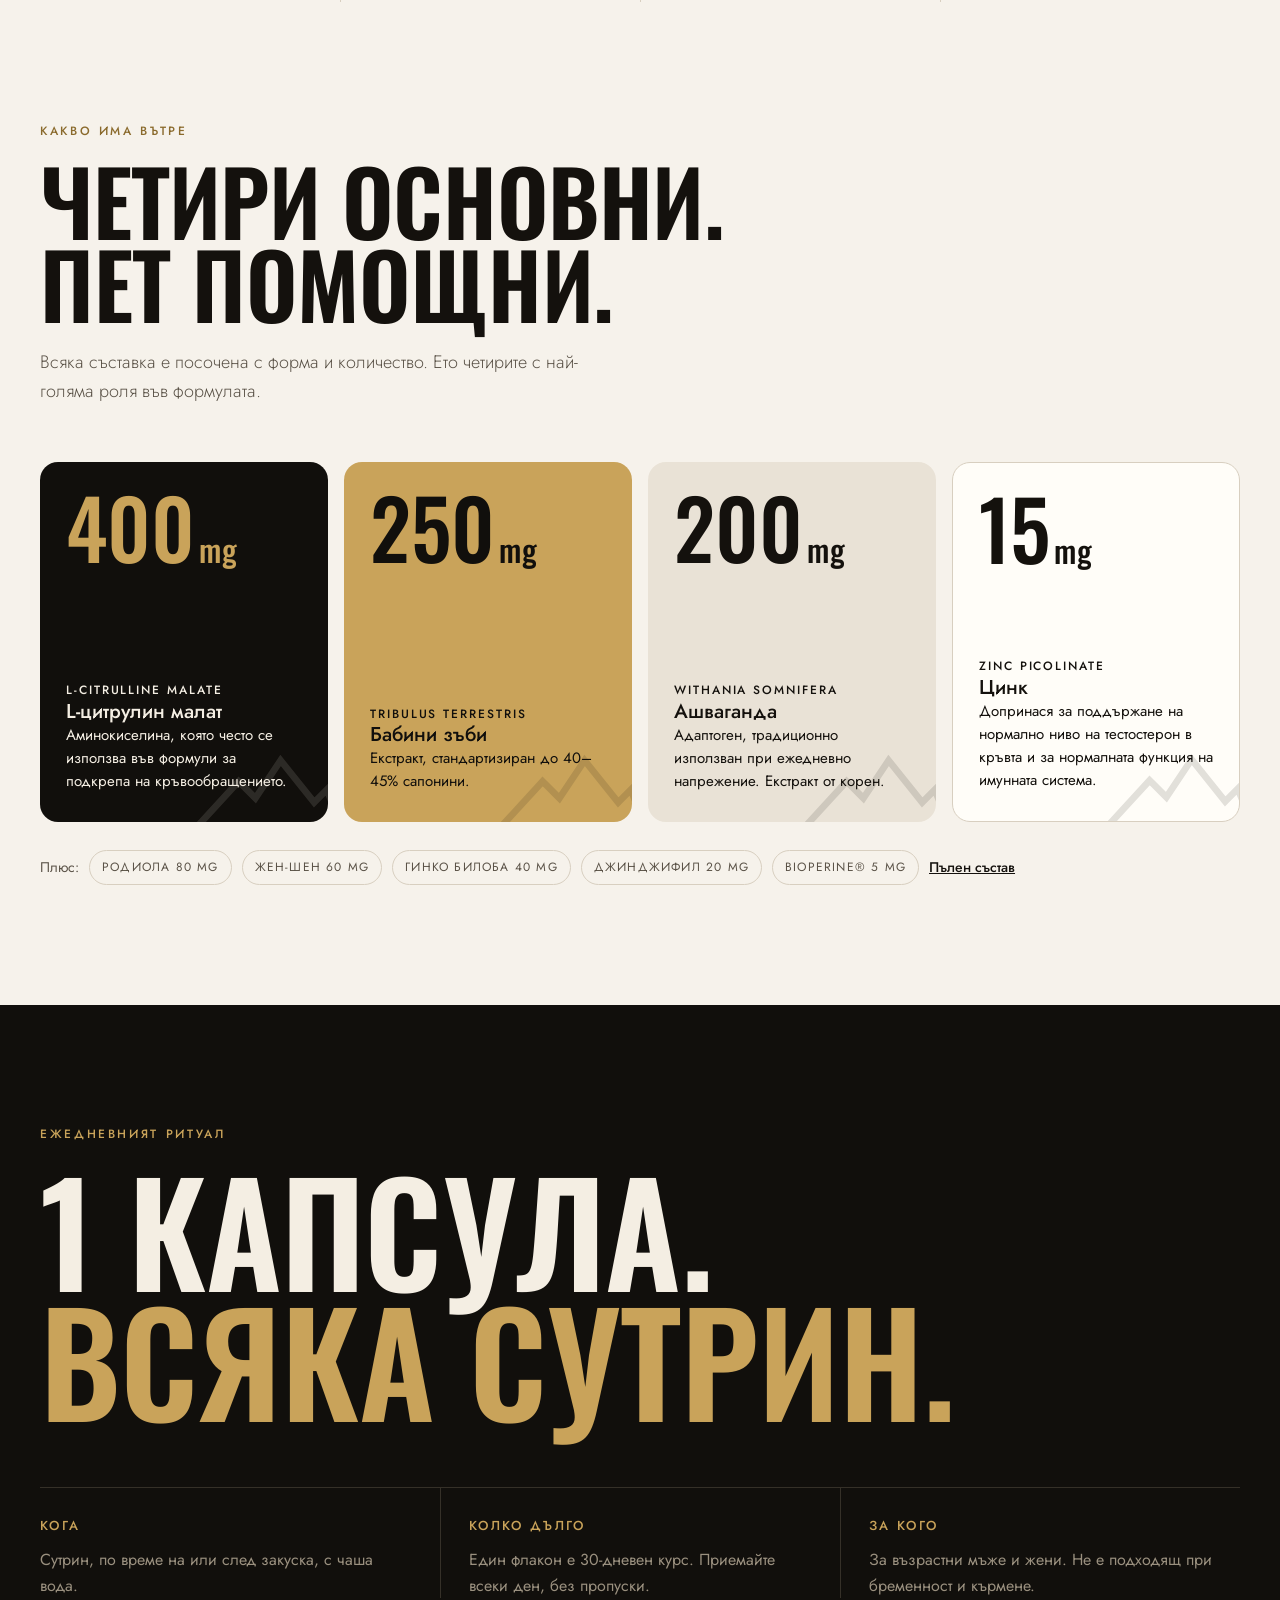
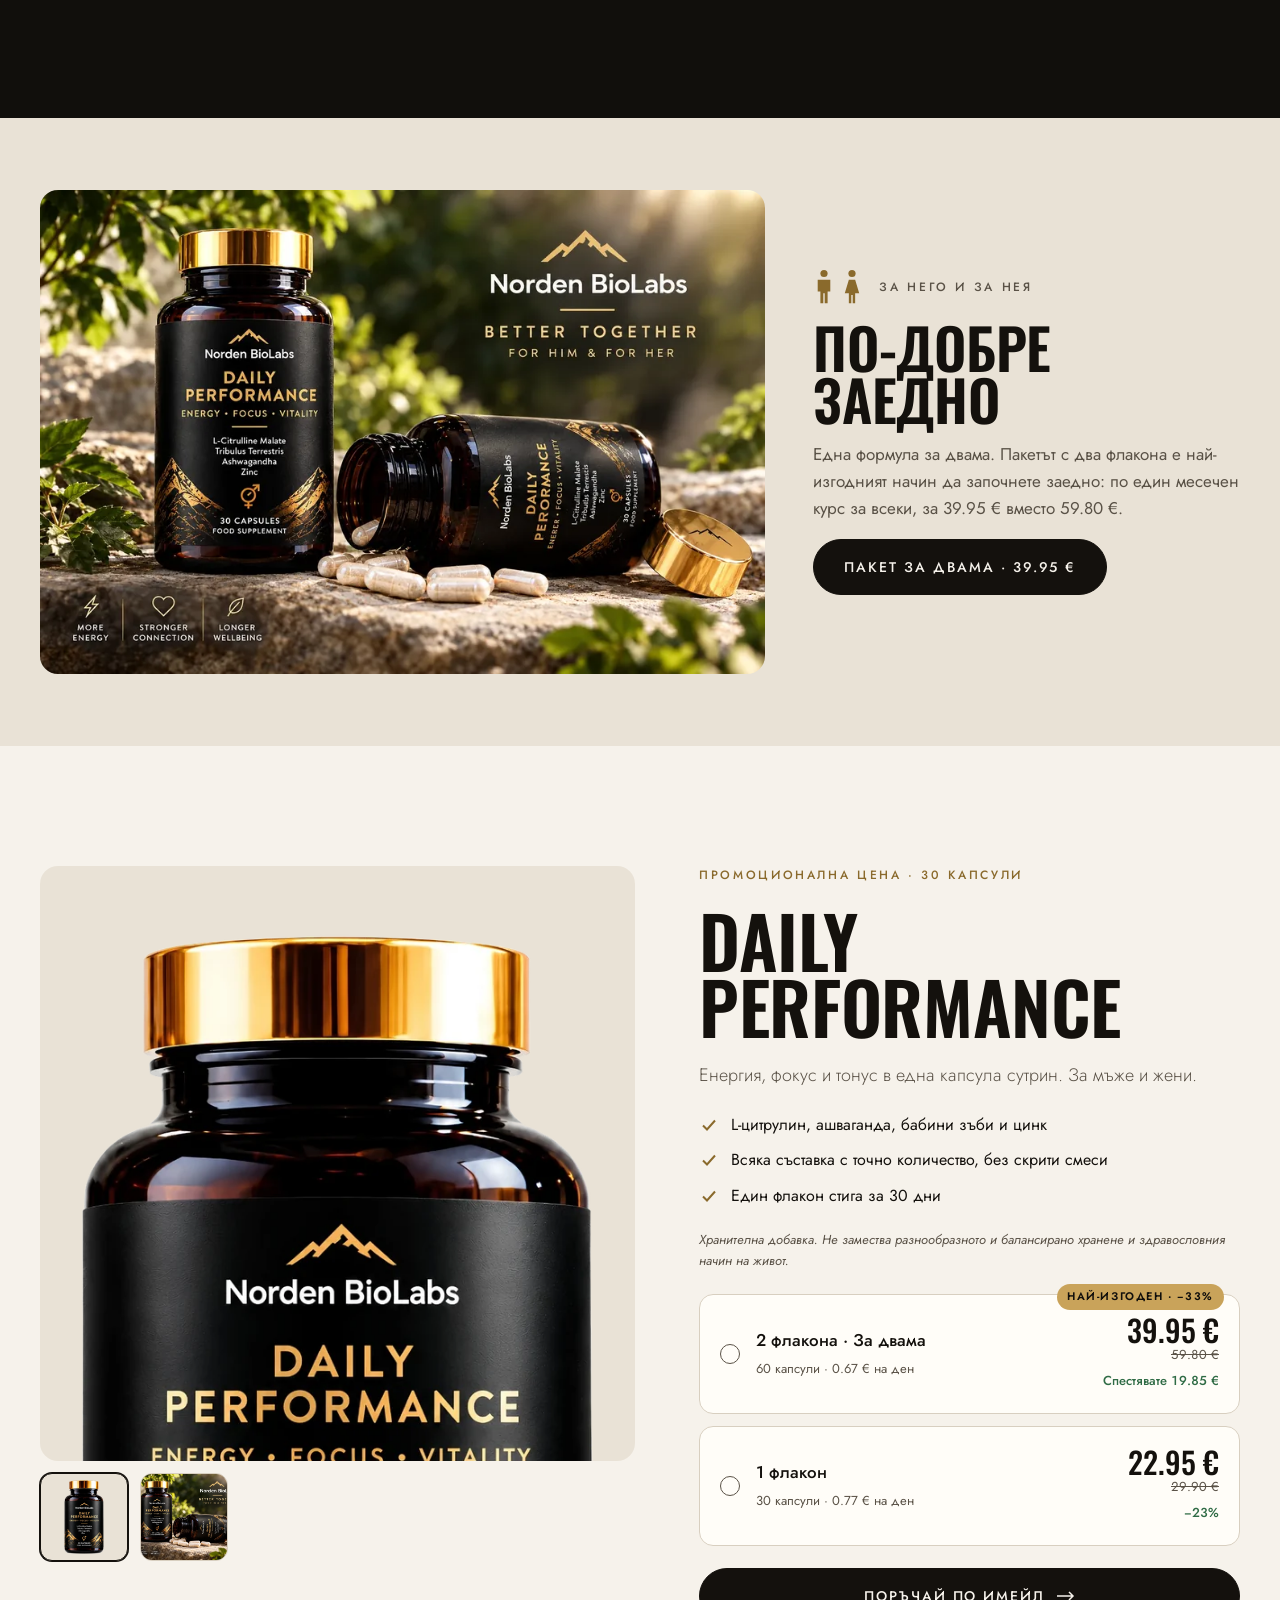
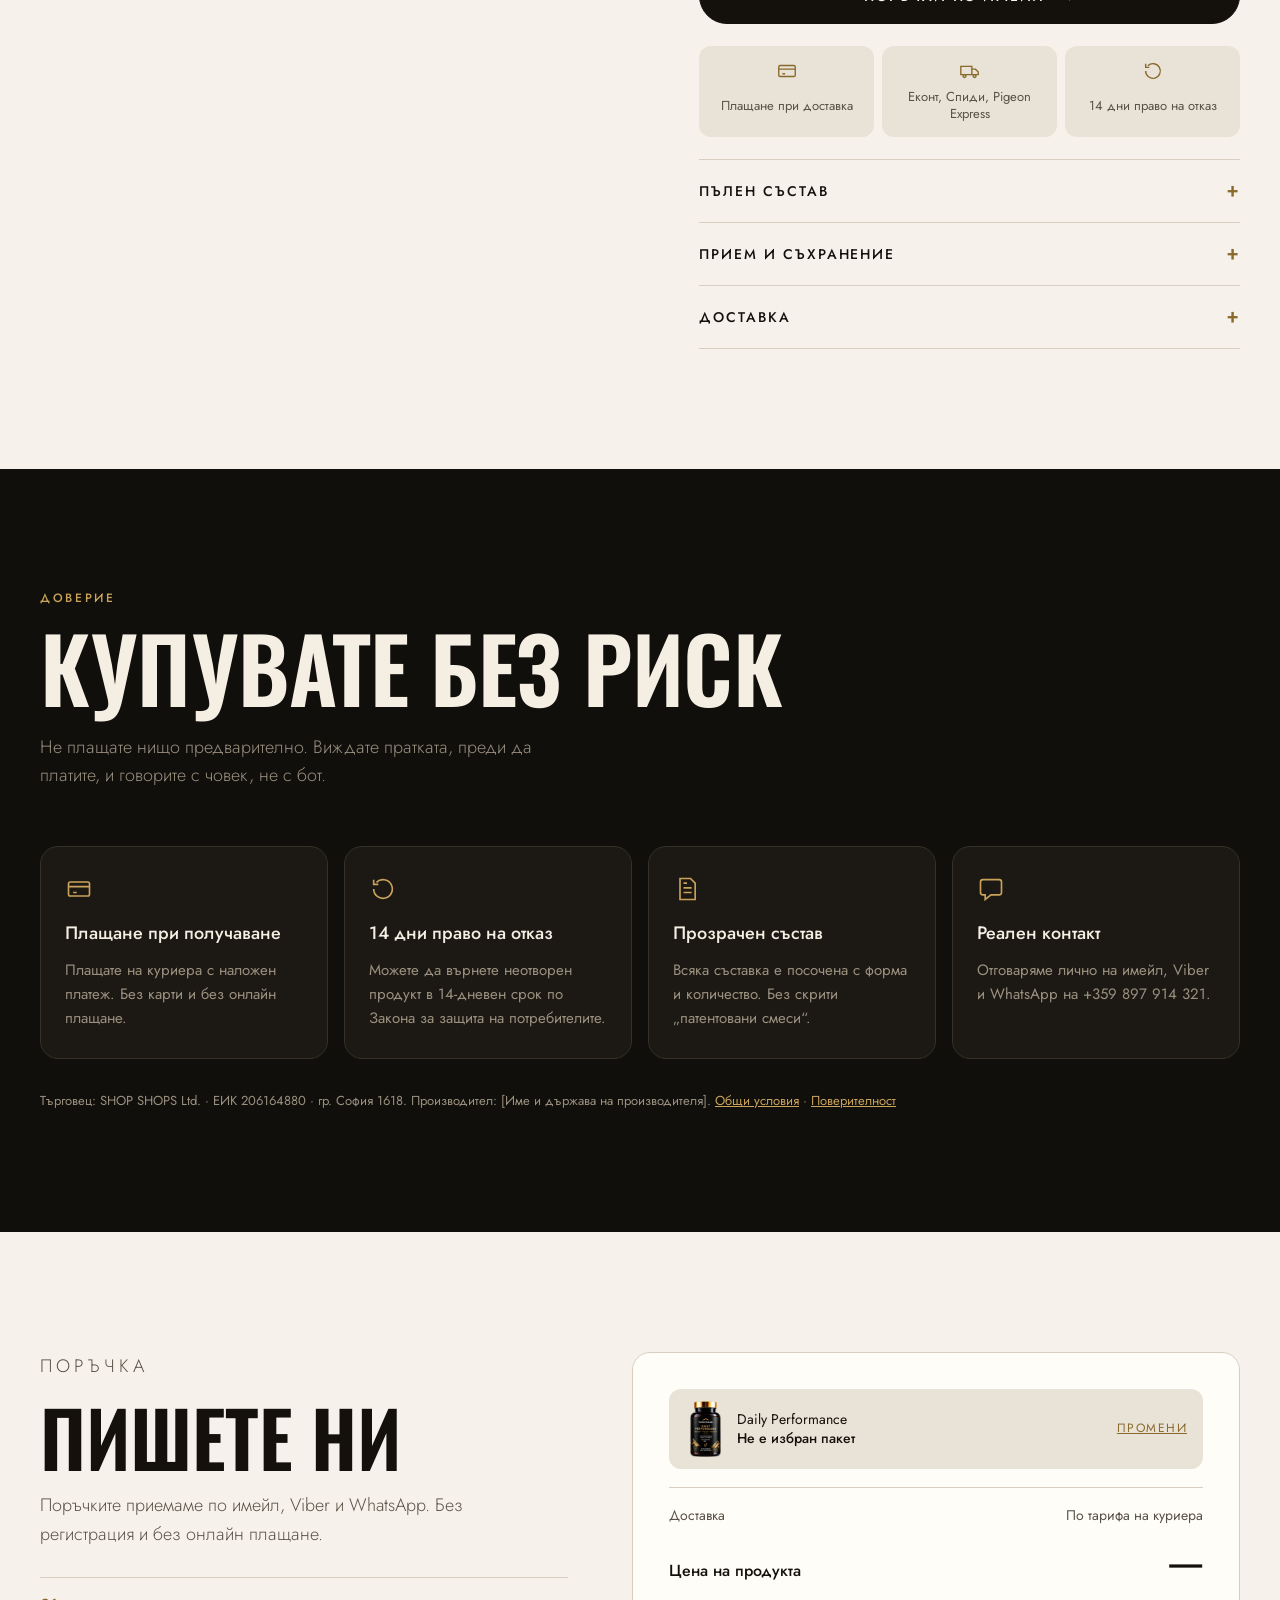
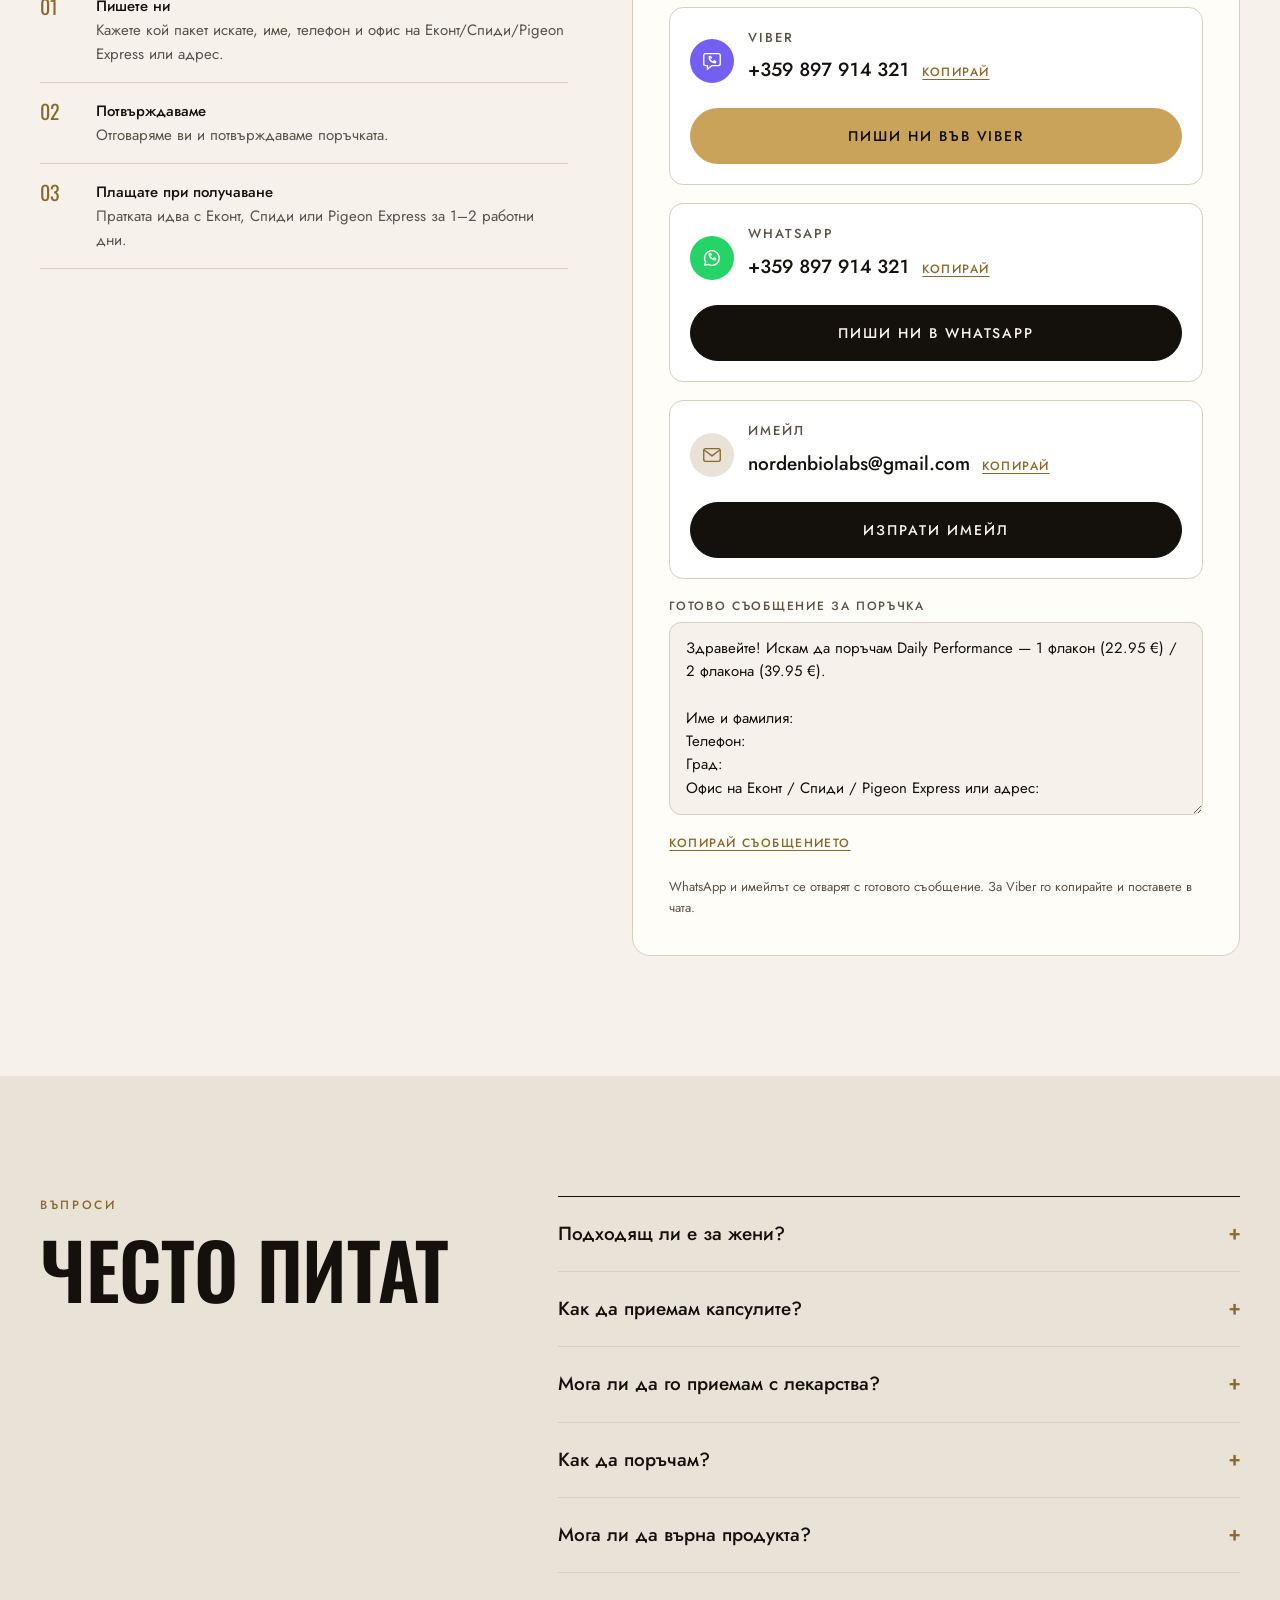
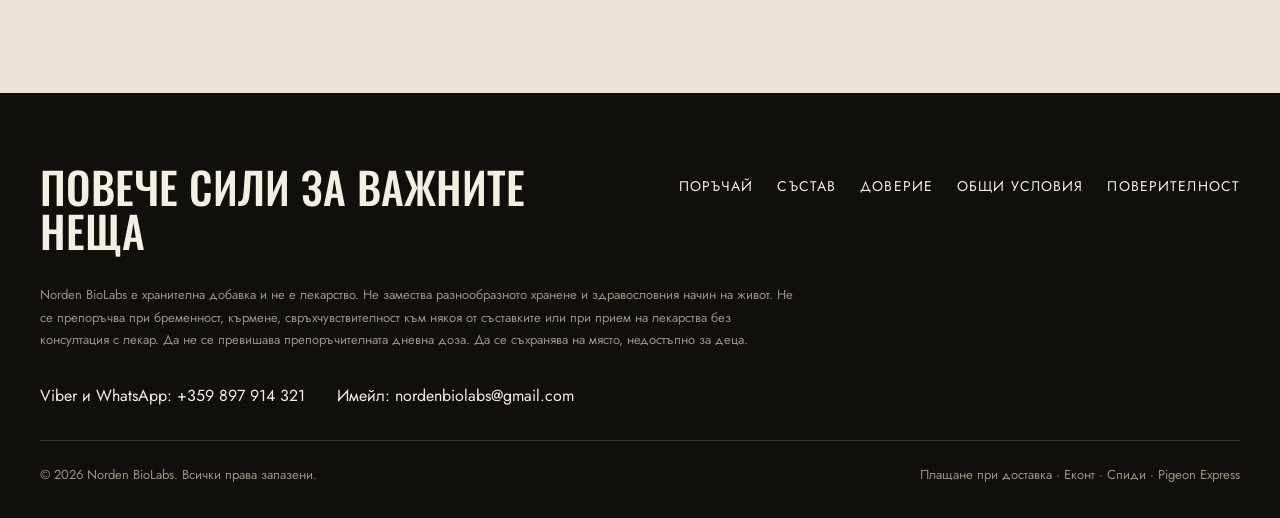
==== commit bcd18fc7: "Hide reviews section until real reviews exist; drop review requests Co-Authored-By: Claude Opus 5.5 " ====
--- a/index.html
+++ b/index.html
@@ -297,13 +297,9 @@
   .review p { font-size: 16px; }
   .review footer { display: flex; justify-content: space-between; gap: 12px; font-size: 13px; color: var(--ink-soft); border-top: 1px solid var(--line); padding-top: 12px; }
   .review footer b { color: var(--ink); font-weight: 500; }
-  .review-empty { background: #fffdf8; border: 1px dashed var(--line); border-radius: var(--r); padding: 40px 32px; display: grid; gap: 10px; max-width: 720px; }
-  .review-empty-title { font-size: 20px; font-weight: 500; }
-  .review-empty p:last-child { color: var(--ink-soft); }
-  .review-cta { display: flex; flex-wrap: wrap; gap: 12px; margin-top: 28px; }
   .review-note { margin-top: 20px; font-size: 13px; color: var(--ink-soft); }
   @media (max-width: 1000px) { .review-grid { grid-template-columns: 1fr 1fr; } }
-  @media (max-width: 640px) { .review-grid { grid-template-columns: 1fr; } .rating-summary { justify-items: start; } .review-empty { padding: 28px 22px; } .review-cta .btn { width: 100%; } }
+  @media (max-width: 640px) { .review-grid { grid-template-columns: 1fr; } .rating-summary { justify-items: start; } }
 
   /* Ritual */
   .ritual { background: var(--night); color: var(--cream); }
@@ -423,7 +419,7 @@
       <a href="#sastav">Ползи</a>
       <a href="#produkt">Цена</a>
       <a href="#doverie">Доверие</a>
-      <a href="#otzivi">Отзиви</a>
+      <a href="#otzivi" id="navReviews" hidden>Отзиви</a>
       <a href="#faq">Въпроси</a>
     </nav>
     <a class="logo" href="#top" aria-label="Norden BioLabs — начало">
@@ -679,7 +675,7 @@
     </div>
   </section>
 
-  <section class="section reviews" id="otzivi">
+  <section class="section reviews" id="otzivi" hidden>
     <div class="wrap">
       <div class="head-row">
         <div>
@@ -693,14 +689,6 @@
         </div>
       </div>
       <div class="review-grid" id="reviewGrid"></div>
-      <div class="review-empty" id="reviewEmpty">
-        <p class="review-empty-title">Daily Performance е нов продукт и събираме първите отзиви.</p>
-        <p>Опитахте го? Разкажете ни как ви се отразява. С ваше съгласие ще публикуваме отзива с първото ви име и града.</p>
-      </div>
-      <div class="review-cta">
-        <a class="btn btn-dark" id="reviewMail" href="mailto:nordenbiolabs@gmail.com">Напиши отзив по имейл</a>
-        <a class="btn btn-line" id="reviewWa" href="https://wa.me/359897914321" target="_blank" rel="noopener">Напиши отзив в WhatsApp</a>
-      </div>
       <p class="review-note">Публикуваме само истински отзиви от клиенти, с тяхно съгласие. Не редактираме съдържанието им и не плащаме за отзиви.</p>
     </div>
   </section>
@@ -917,18 +905,13 @@
       });
       if (REVIEWS.length) {
         var avg = REVIEWS.reduce(function (a, r) { return a + r.stars; }, 0) / REVIEWS.length;
-        document.getElementById('reviewEmpty').hidden = true;
+        document.getElementById('otzivi').hidden = false;
+        document.getElementById('navReviews').hidden = false;
         document.getElementById('ratingSummary').hidden = false;
         document.getElementById('ratingAvg').textContent = avg.toFixed(1);
         document.getElementById('ratingStars').textContent = star(Math.round(avg));
         document.getElementById('ratingCount').textContent = REVIEWS.length + (REVIEWS.length === 1 ? ' отзив' : ' отзива');
-        document.querySelector('.review-cta .btn-dark').textContent = 'Добави своя отзив';
       }
-      var tpl = 'Здравейте! Ето моя отзив за Daily Performance.\n\nИме (както да се публикува): \nГрад: \nОценка от 1 до 5: \nОтзив: \n\n' +
-        'Съгласен/на съм отзивът ми да бъде публикуван на сайта с името и града ми.';
-      document.getElementById('reviewMail').href = 'mailto:nordenbiolabs@gmail.com?subject=' +
-        encodeURIComponent('Отзив за Daily Performance') + '&body=' + encodeURIComponent(tpl);
-      document.getElementById('reviewWa').href = 'https://wa.me/359897914321?text=' + encodeURIComponent(tpl);
     })();
 
     // Тук може да се изпрати Meta Pixel събитие при клик на Viber/имейл: fbq('track', 'Contact');
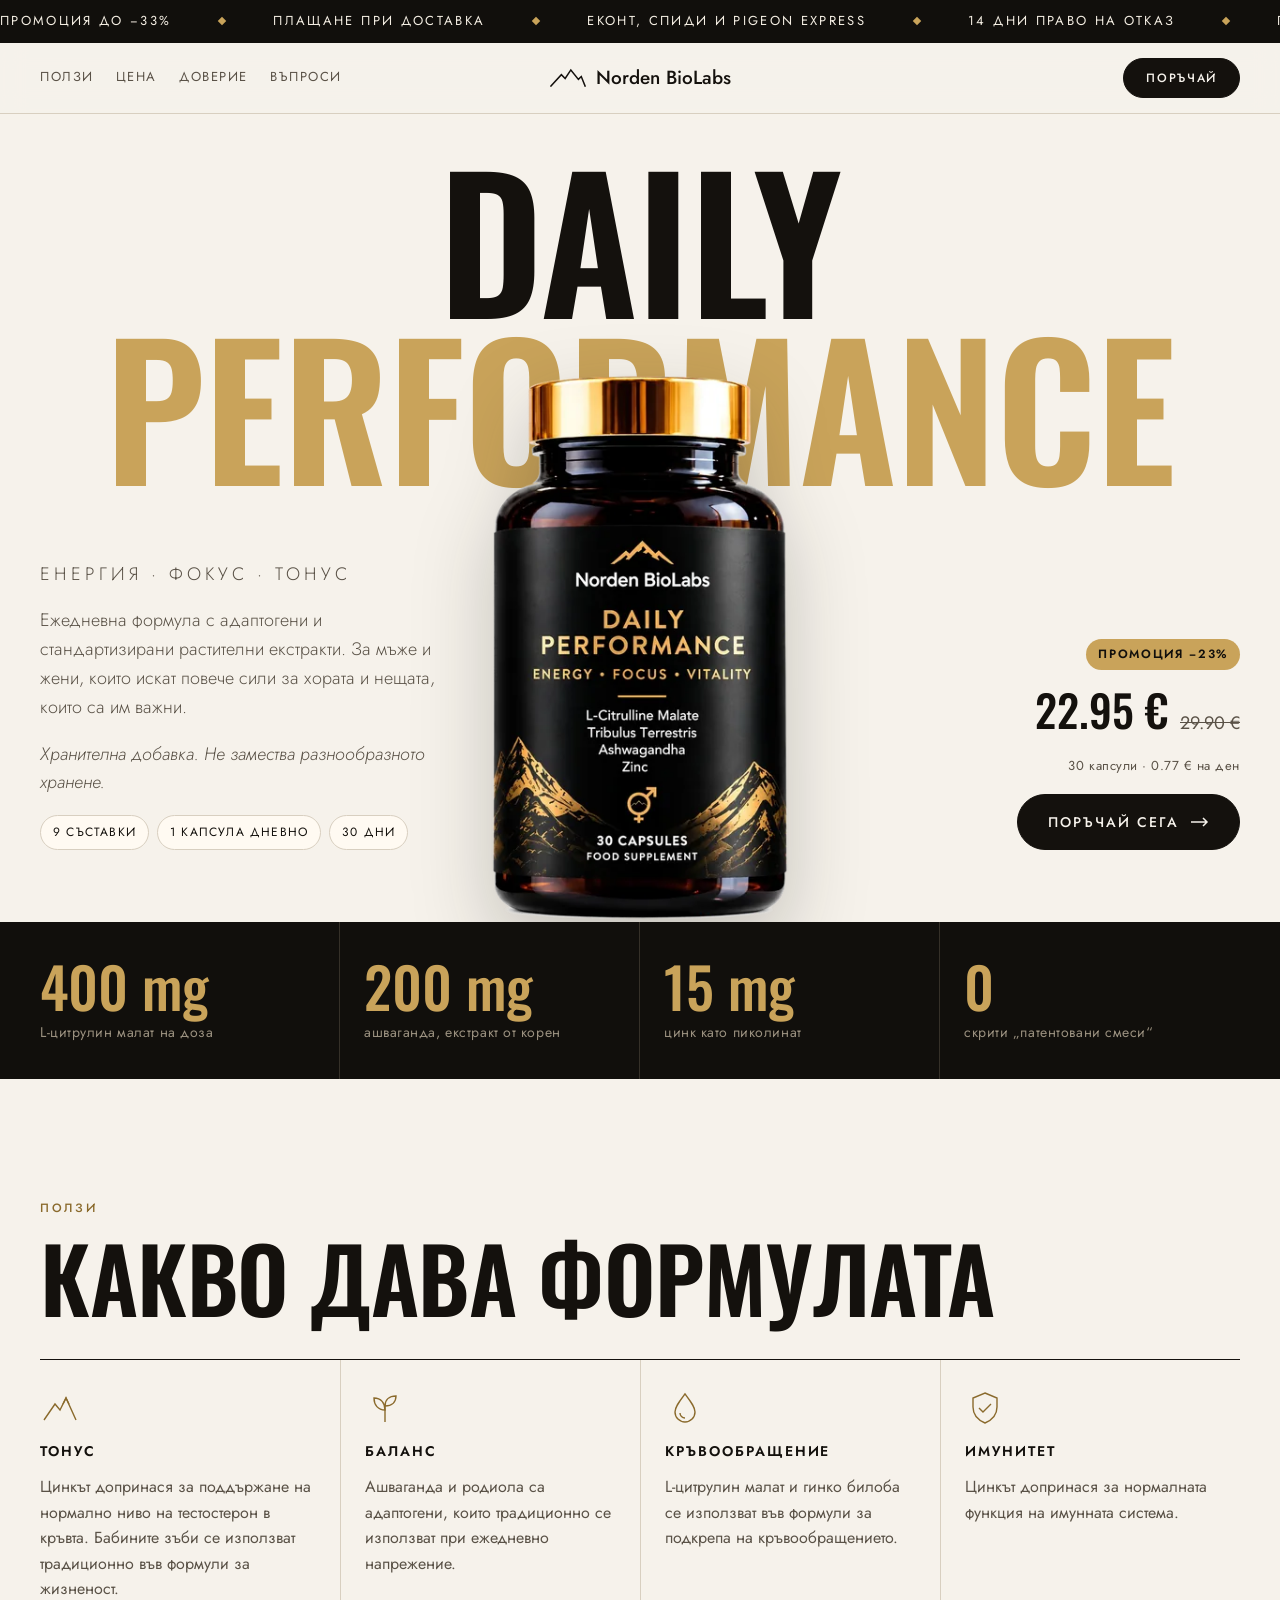
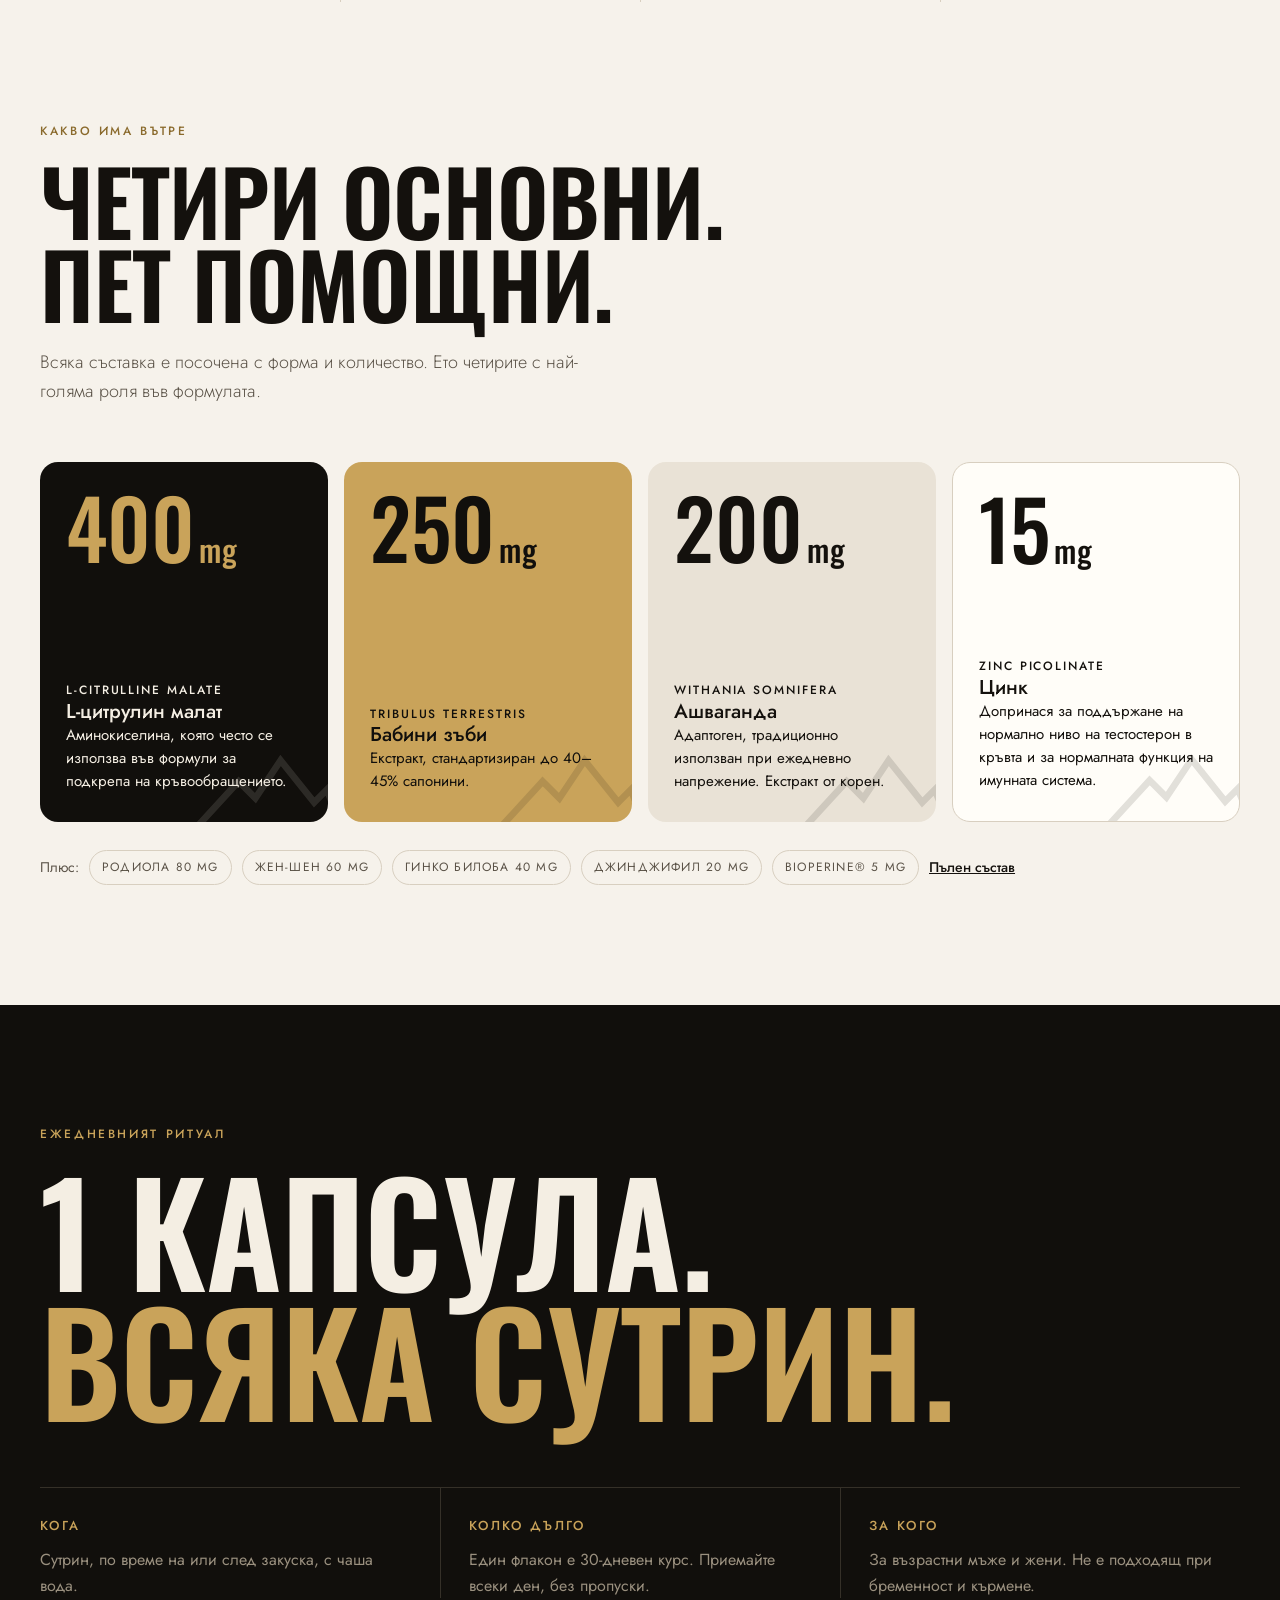
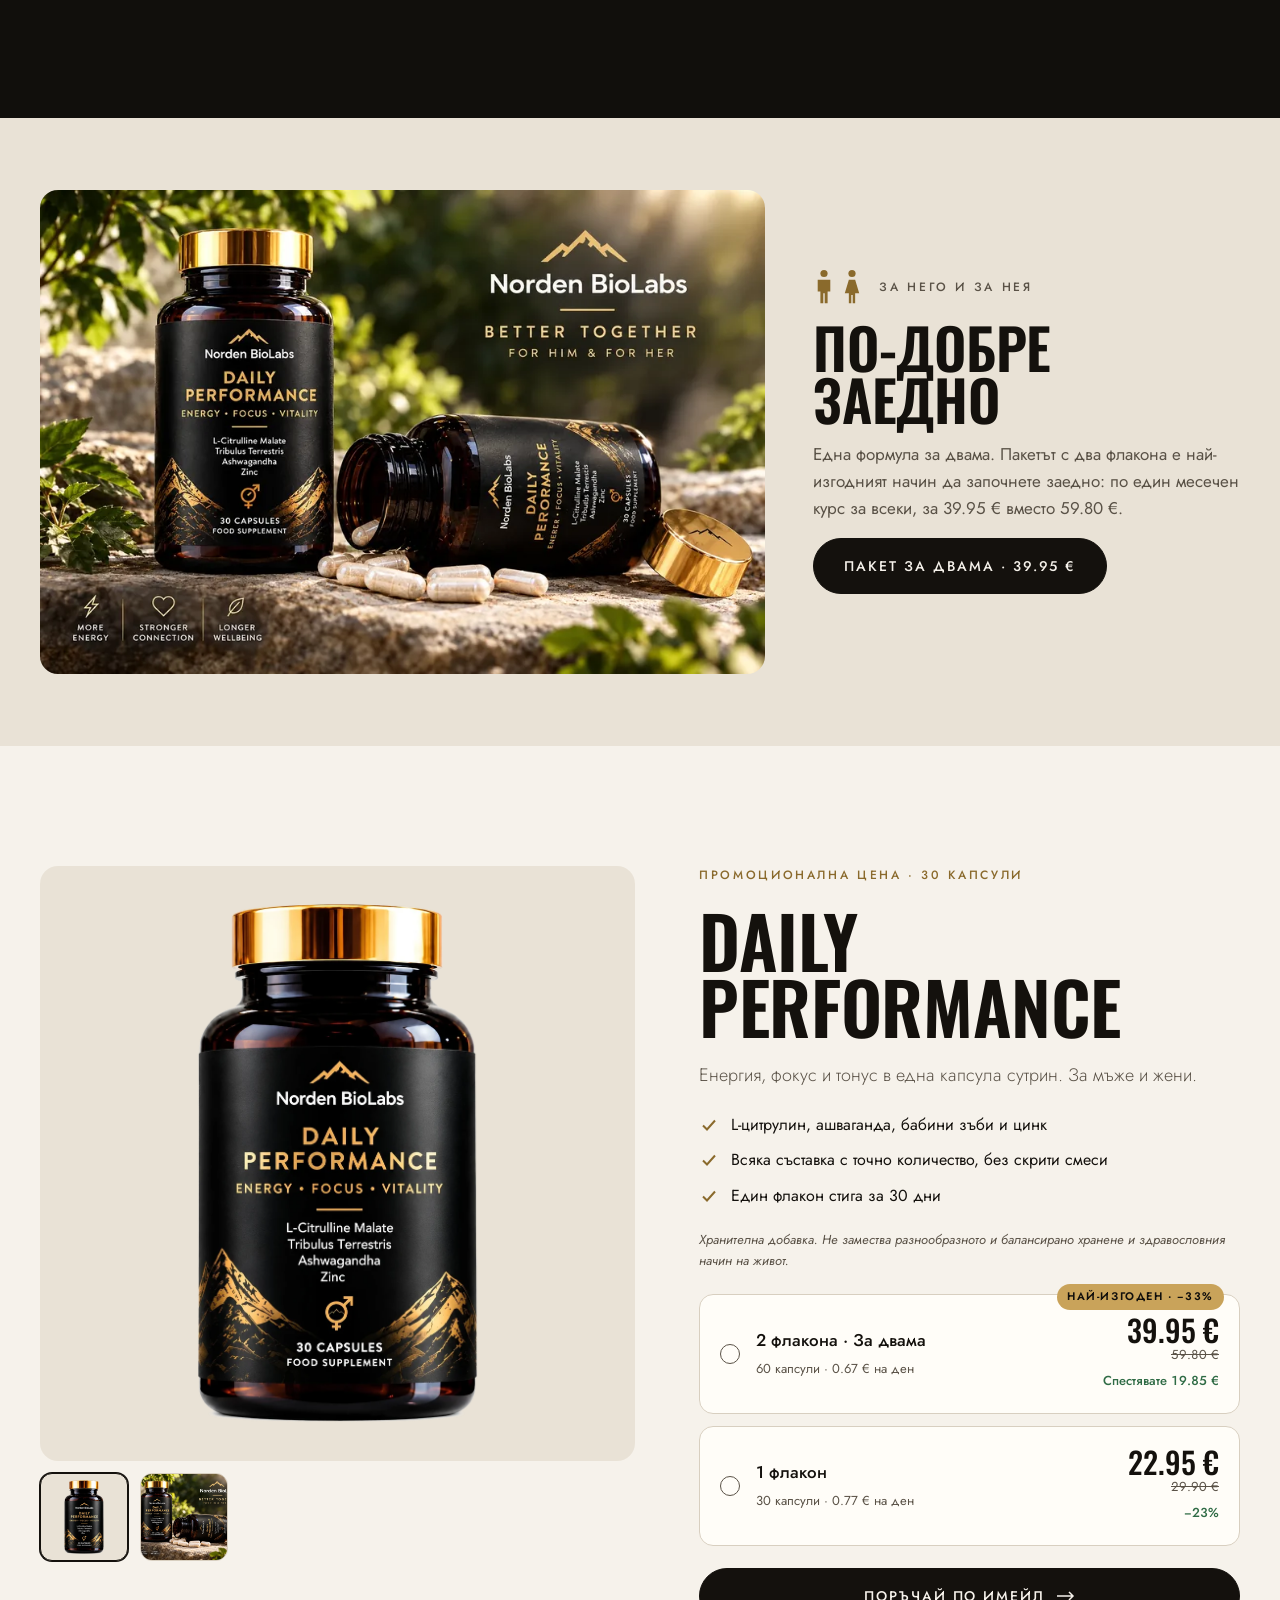
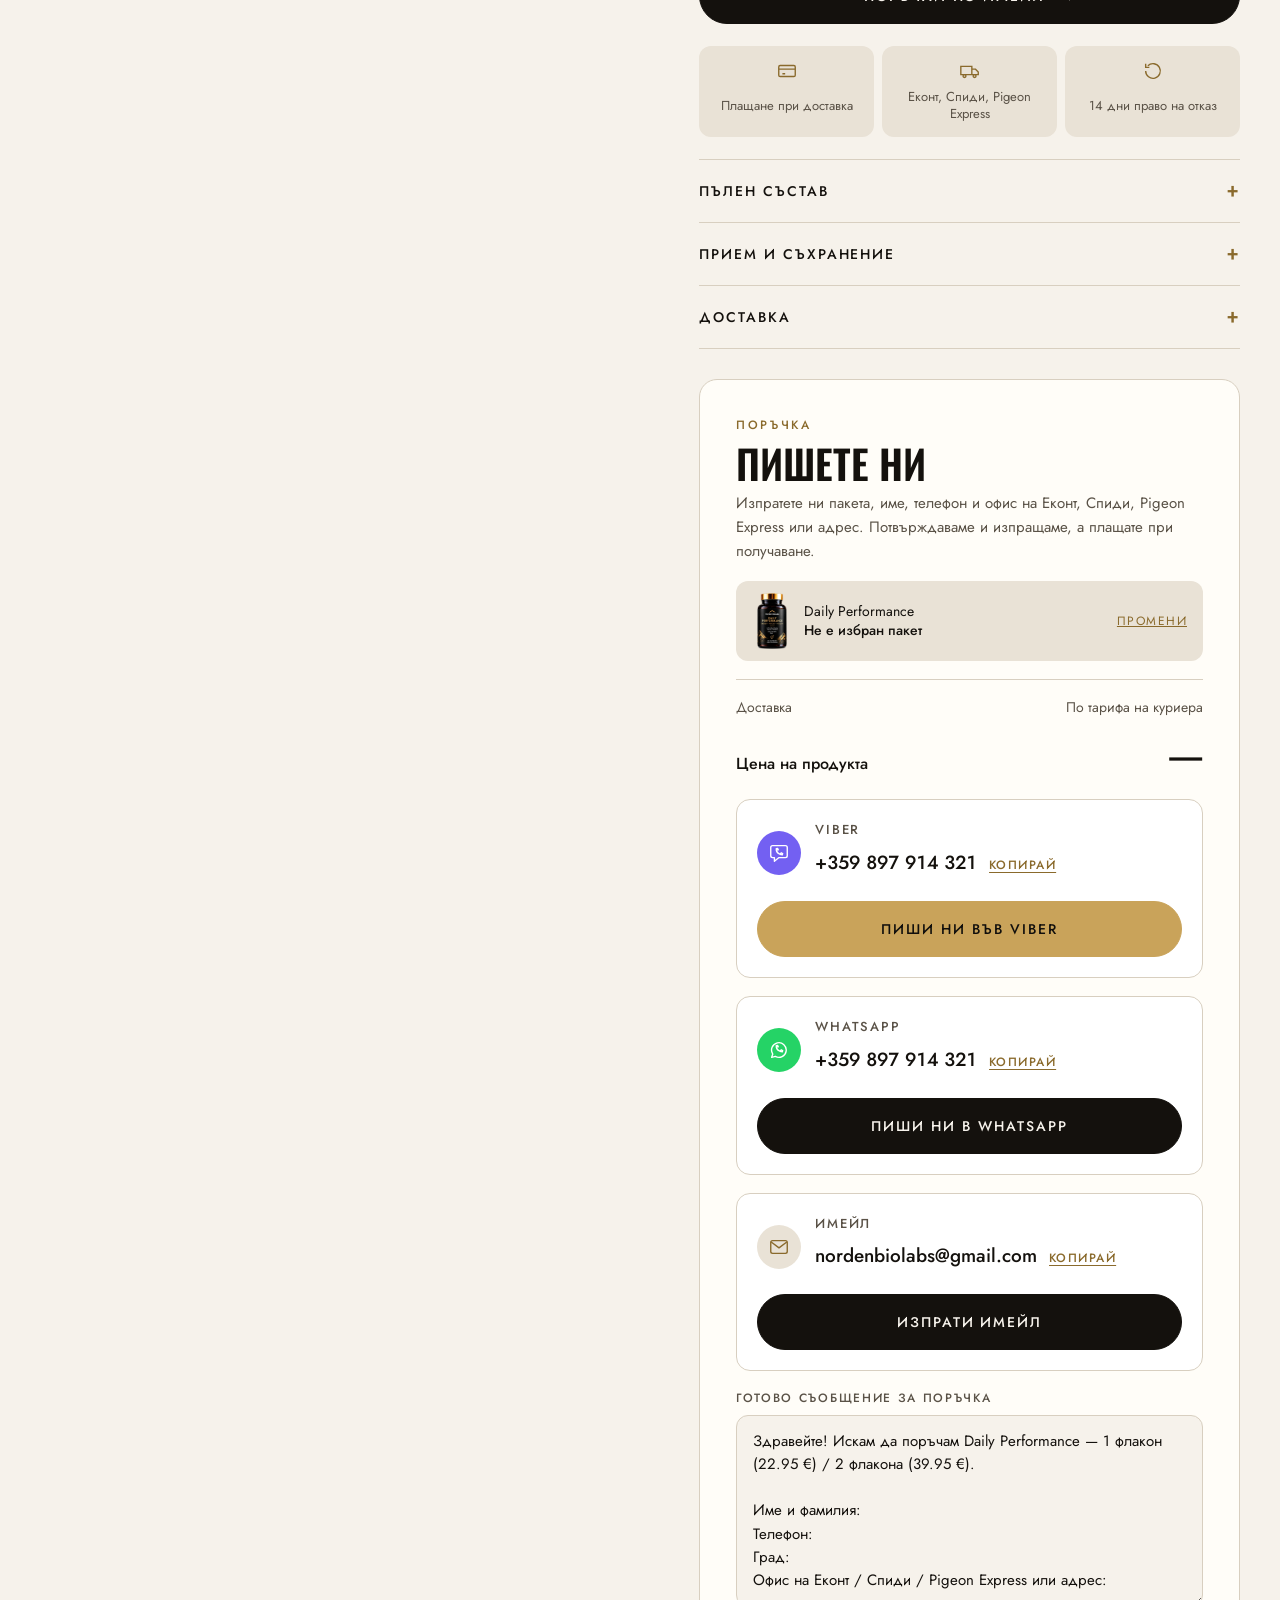
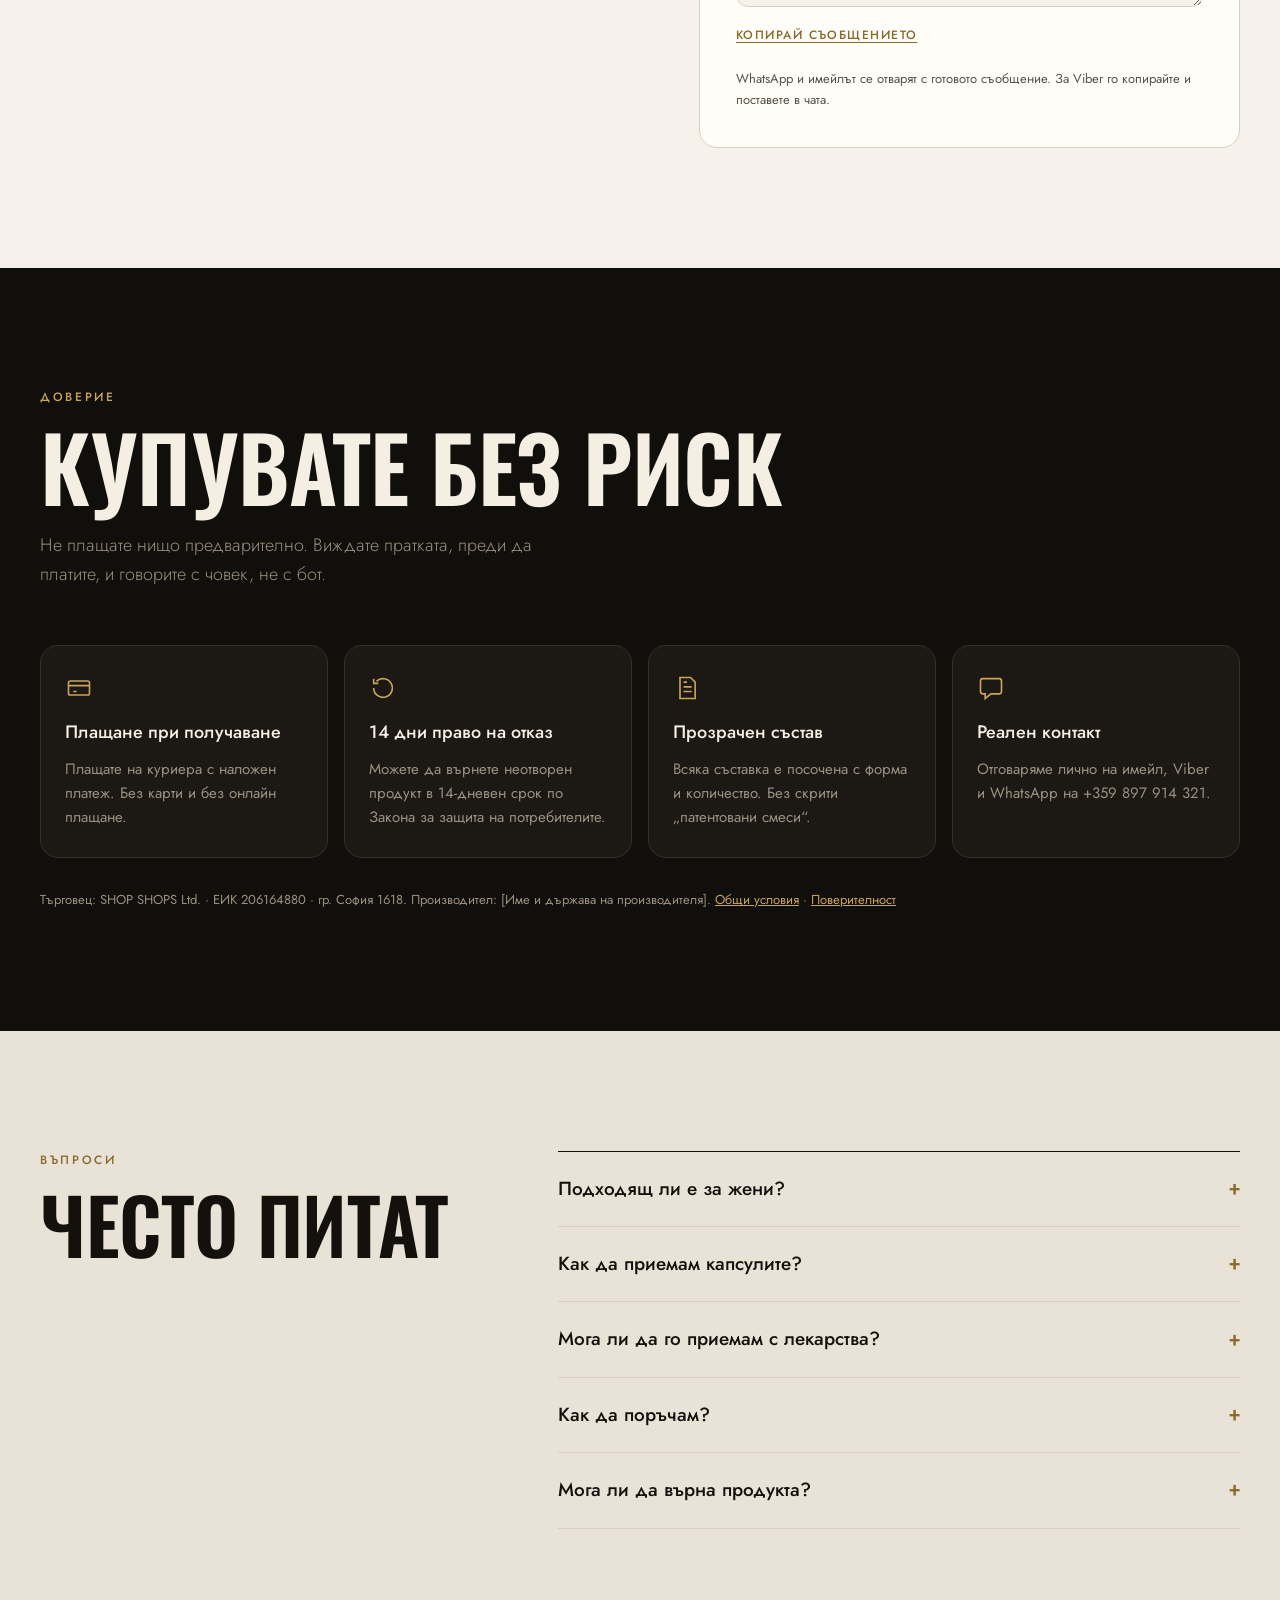
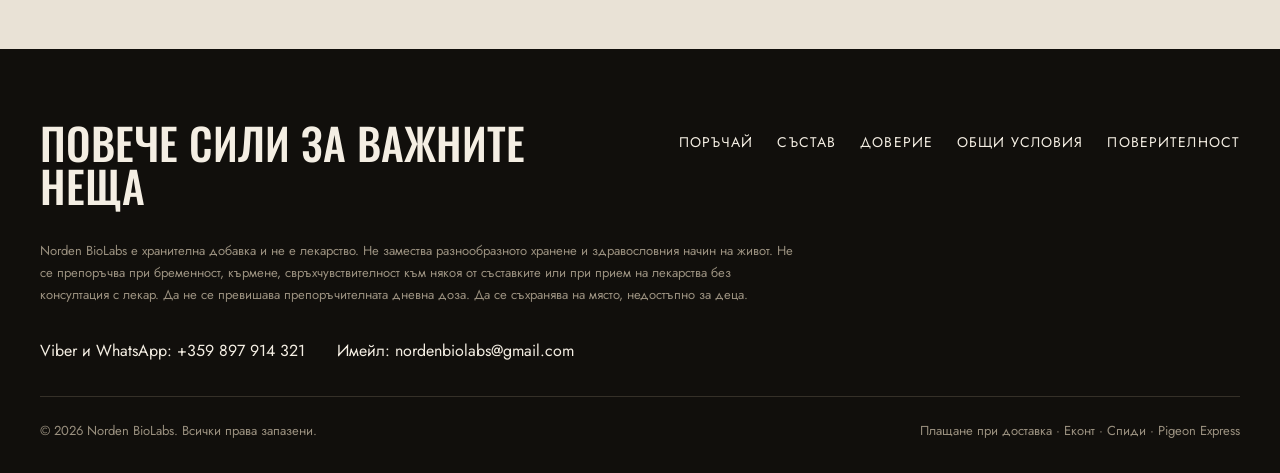
==== commit 34941b44: "Order contact block directly under pack choice and product details; gallery fit fix Co-Authored-By: " ====
--- a/index.html
+++ b/index.html
@@ -200,7 +200,8 @@
   .gallery { position: sticky; top: 96px; display: grid; gap: 12px; min-width: 0; }
   .gallery-main { background: var(--stone); border-radius: var(--r); aspect-ratio: 1 / 1; max-width: 100%; display: grid; place-items: center; overflow: hidden; }
   .gallery-main img { width: 100%; height: 100%; object-fit: cover; }
-  .gallery-main img.is-bottle { object-fit: contain; height: 88%; }
+  .gallery-main { position: relative; }
+  .gallery-main img.is-bottle { position: absolute; top: 6%; left: 6%; width: 88%; height: 88%; object-fit: contain; }
   .thumbs { display: flex; gap: 12px; }
   .thumb { width: 88px; height: 88px; border-radius: 12px; overflow: hidden; border: 1px solid var(--line); padding: 0; background: var(--stone); cursor: pointer; }
   .thumb img { width: 100%; height: 100%; object-fit: cover; }
@@ -355,8 +356,14 @@
   .summary .total { color: var(--ink); font-size: 16px; font-weight: 500; align-items: baseline; }
   .summary .total b { font-family: var(--display); font-size: 34px; font-weight: 500; font-variant-numeric: tabular-nums; }
   .form-card .btn { width: 100%; }
+  .order-box { margin-top: 8px; }
+  .order-head { display: grid; gap: 8px; }
+  .order-head h3 { font-family: var(--display); font-size: 40px; font-weight: 600; text-transform: uppercase; line-height: 1; }
+  .order-head p:last-child { font-size: 15px; color: var(--ink-soft); }
+  #kontakt { scroll-margin-top: 96px; }
+
   @media (max-width: 900px) { .checkout { grid-template-columns: 1fr; gap: 40px; } .checkout-intro { position: static; } }
-  @media (max-width: 480px) { .form-card { padding: 24px 18px; } .channel { padding: 16px; } .pack-body { padding: 16px 14px; gap: 12px; } .pack-price b { font-size: 26px; } .assure { grid-template-columns: 1fr; } .assure div { grid-template-columns: auto 1fr; justify-items: start; text-align: left; align-items: center; gap: 12px; } }
+  @media (max-width: 480px) { .form-card { padding: 24px 18px; } .channel { padding: 16px; } .copy-row .value { font-size: 16px; } .pack-body { padding: 16px 14px; gap: 12px; } .pack-price b { font-size: 26px; } .assure { grid-template-columns: 1fr; } .assure div { grid-template-columns: auto 1fr; justify-items: start; text-align: left; align-items: center; gap: 12px; } }
 
   /* FAQ */
   .faq { background: var(--stone); }
@@ -651,6 +658,53 @@
             <div class="body">Изпращаме с Еконт, Спиди или Pigeon Express до офис или адрес в рамките на 1–2 работни дни, след като потвърдим поръчката ви. Плащате на куриера при получаване.</div>
           </details>
         </div>
+
+        <div class="form-card order-box" id="kontakt">
+          <div class="order-head">
+            <p class="eyebrow">Поръчка</p>
+            <h3>Пишете ни</h3>
+            <p>Изпратете ни пакета, име, телефон и офис на Еконт, Спиди, Pigeon Express или адрес. Потвърждаваме и изпращаме, а плащате при получаване.</p>
+          </div>
+          <div class="selected">
+            <div><img src="images/bottle-320.webp" width="320" height="586" loading="lazy" alt=""><span>Daily Performance<br><b id="selName">Не е избран пакет</b></span></div>
+            <a href="#izbor">Промени</a>
+          </div>
+          <div class="summary">
+            <div><span>Доставка</span><span>По тарифа на куриера</span></div>
+            <div class="total"><span>Цена на продукта</span><b id="sumPrice">—</b></div>
+          </div>
+
+          <div class="channel">
+            <div class="channel-head">
+              <span class="channel-icon viber" aria-hidden="true"><svg viewBox="0 0 24 24"><path d="M5 4h14a2 2 0 0 1 2 2v9a2 2 0 0 1-2 2h-7l-5 4v-4H5a2 2 0 0 1-2-2V6a2 2 0 0 1 2-2z"/><path d="M9 8.5c.3 2.4 2.1 4.2 4.5 4.5l.9-1.2 1.6.8-.4 1.4c-3.6 0-6.6-3-6.6-6.6l1.4-.4.8 1.6z"/></svg></span>
+              <div><b>Viber</b><span class="copy-row"><span class="value">+359 897 914 321</span><button type="button" class="copy" data-copy="+359897914321">Копирай</button></span></div>
+            </div>
+            <a class="btn btn-gold" href="viber://chat?number=%2B359897914321">Пиши ни във Viber</a>
+          </div>
+
+          <div class="channel">
+            <div class="channel-head">
+              <span class="channel-icon wa" aria-hidden="true"><svg viewBox="0 0 24 24"><path d="M4 20l1.2-3.6A8 8 0 1 1 8 19z"/><path d="M9 8.5c.3 2.4 2.1 4.2 4.5 4.5l.9-1.2 1.6.8-.4 1.4c-3.6 0-6.6-3-6.6-6.6l1.4-.4.8 1.6z"/></svg></span>
+              <div><b>WhatsApp</b><span class="copy-row"><span class="value">+359 897 914 321</span><button type="button" class="copy" data-copy="+359897914321">Копирай</button></span></div>
+            </div>
+            <a class="btn btn-dark" id="waBtn" href="https://wa.me/359897914321" target="_blank" rel="noopener">Пиши ни в WhatsApp</a>
+          </div>
+
+          <div class="channel">
+            <div class="channel-head">
+              <span class="channel-icon" aria-hidden="true"><svg viewBox="0 0 24 24"><rect x="3" y="5" width="18" height="14" rx="2"/><path d="M3.5 6.5l8.5 6.5 8.5-6.5"/></svg></span>
+              <div><b>Имейл</b><span class="copy-row"><span class="value">nordenbiolabs@gmail.com</span><button type="button" class="copy" data-copy="nordenbiolabs@gmail.com">Копирай</button></span></div>
+            </div>
+            <a class="btn btn-dark" id="mailBtn" href="mailto:nordenbiolabs@gmail.com">Изпрати имейл</a>
+          </div>
+
+          <div class="field">
+            <label for="msg">Готово съобщение за поръчка</label>
+            <textarea id="msg" rows="7" readonly></textarea>
+            <button type="button" class="copy copy-msg" id="copyMsg">Копирай съобщението</button>
+          </div>
+          <p class="hint">WhatsApp и имейлът се отварят с готовото съобщение. За Viber го копирайте и поставете в чата.</p>
+        </div>
       </div>
     </div>
   </section>
@@ -693,62 +747,6 @@
     </div>
   </section>
 
-  <section class="section" id="kontakt">
-    <div class="wrap checkout">
-      <div class="checkout-intro">
-        <p class="eyebrow">Поръчка</p>
-        <h2>Пишете ни</h2>
-        <p>Поръчките приемаме по имейл, Viber и WhatsApp. Без регистрация и без онлайн плащане.</p>
-        <ol class="steps">
-          <li><span><b>Пишете ни</b>Кажете кой пакет искате, име, телефон и офис на Еконт/Спиди/Pigeon Express или адрес.</span></li>
-          <li><span><b>Потвърждаваме</b>Отговаряме ви и потвърждаваме поръчката.</span></li>
-          <li><span><b>Плащате при получаване</b>Пратката идва с Еконт, Спиди или Pigeon Express за 1–2 работни дни.</span></li>
-        </ol>
-      </div>
-
-      <div class="form-card">
-        <div class="selected">
-          <div><img src="images/bottle-320.webp" width="320" height="586" loading="lazy" alt=""><span>Daily Performance<br><b id="selName">Не е избран пакет</b></span></div>
-          <a href="#produkt">Промени</a>
-        </div>
-        <div class="summary">
-          <div><span>Доставка</span><span>По тарифа на куриера</span></div>
-          <div class="total"><span>Цена на продукта</span><b id="sumPrice">—</b></div>
-        </div>
-
-        <div class="channel">
-          <div class="channel-head">
-            <span class="channel-icon viber" aria-hidden="true"><svg viewBox="0 0 24 24"><path d="M5 4h14a2 2 0 0 1 2 2v9a2 2 0 0 1-2 2h-7l-5 4v-4H5a2 2 0 0 1-2-2V6a2 2 0 0 1 2-2z"/><path d="M9 8.5c.3 2.4 2.1 4.2 4.5 4.5l.9-1.2 1.6.8-.4 1.4c-3.6 0-6.6-3-6.6-6.6l1.4-.4.8 1.6z"/></svg></span>
-            <div><b>Viber</b><span class="copy-row"><span class="value">+359 897 914 321</span><button type="button" class="copy" data-copy="+359897914321">Копирай</button></span></div>
-          </div>
-          <a class="btn btn-gold" href="viber://chat?number=%2B359897914321">Пиши ни във Viber</a>
-        </div>
-
-        <div class="channel">
-          <div class="channel-head">
-            <span class="channel-icon wa" aria-hidden="true"><svg viewBox="0 0 24 24"><path d="M4 20l1.2-3.6A8 8 0 1 1 8 19z"/><path d="M9 8.5c.3 2.4 2.1 4.2 4.5 4.5l.9-1.2 1.6.8-.4 1.4c-3.6 0-6.6-3-6.6-6.6l1.4-.4.8 1.6z"/></svg></span>
-            <div><b>WhatsApp</b><span class="copy-row"><span class="value">+359 897 914 321</span><button type="button" class="copy" data-copy="+359897914321">Копирай</button></span></div>
-          </div>
-          <a class="btn btn-dark" id="waBtn" href="https://wa.me/359897914321" target="_blank" rel="noopener">Пиши ни в WhatsApp</a>
-        </div>
-
-        <div class="channel">
-          <div class="channel-head">
-            <span class="channel-icon" aria-hidden="true"><svg viewBox="0 0 24 24"><rect x="3" y="5" width="18" height="14" rx="2"/><path d="M3.5 6.5l8.5 6.5 8.5-6.5"/></svg></span>
-            <div><b>Имейл</b><span class="copy-row"><span class="value">nordenbiolabs@gmail.com</span><button type="button" class="copy" data-copy="nordenbiolabs@gmail.com">Копирай</button></span></div>
-          </div>
-          <a class="btn btn-dark" id="mailBtn" href="mailto:nordenbiolabs@gmail.com">Изпрати имейл</a>
-        </div>
-
-        <div class="field">
-          <label for="msg">Готово съобщение за поръчка</label>
-          <textarea id="msg" rows="7" readonly></textarea>
-          <button type="button" class="copy copy-msg" id="copyMsg">Копирай съобщението</button>
-        </div>
-        <p class="hint">WhatsApp и имейлът се отварят с готовото съобщение. За Viber го копирайте и поставете в чата.</p>
-      </div>
-    </div>
-  </section>
 
 
   <section class="section faq" id="faq">
